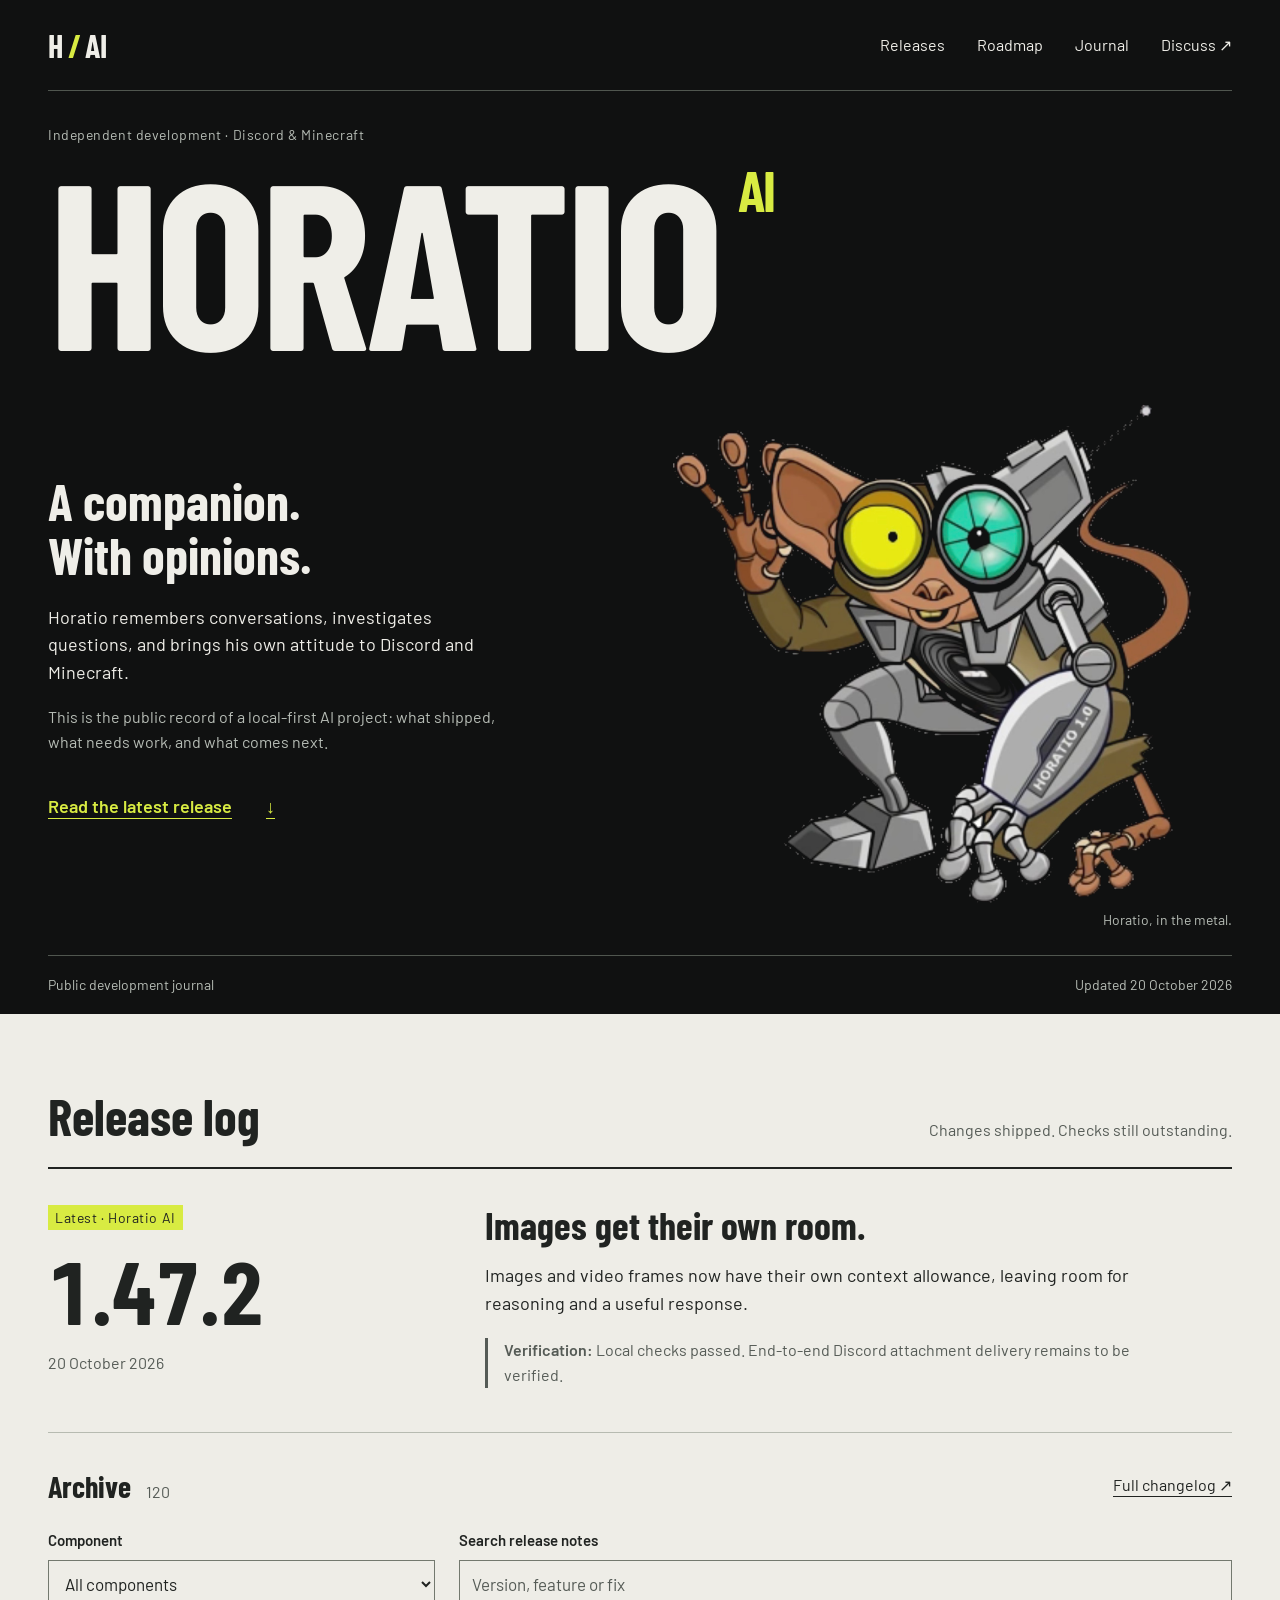
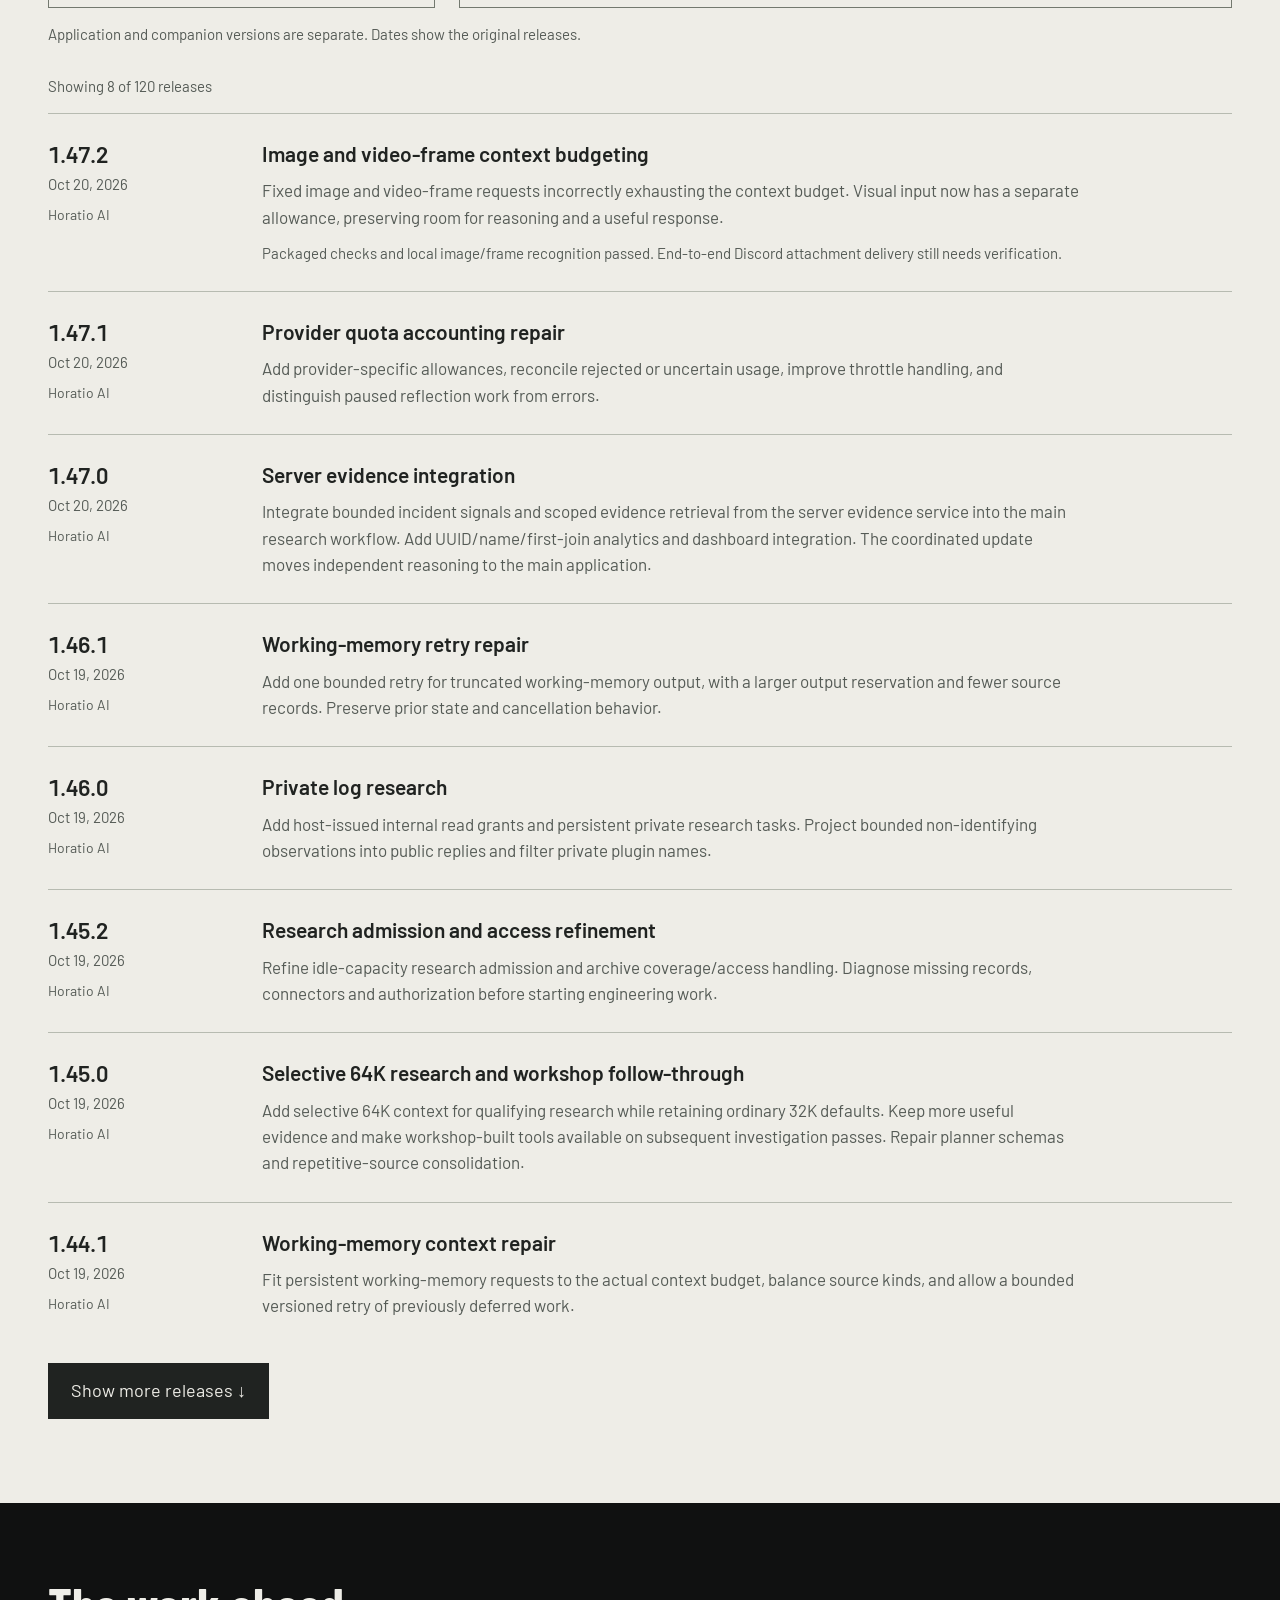
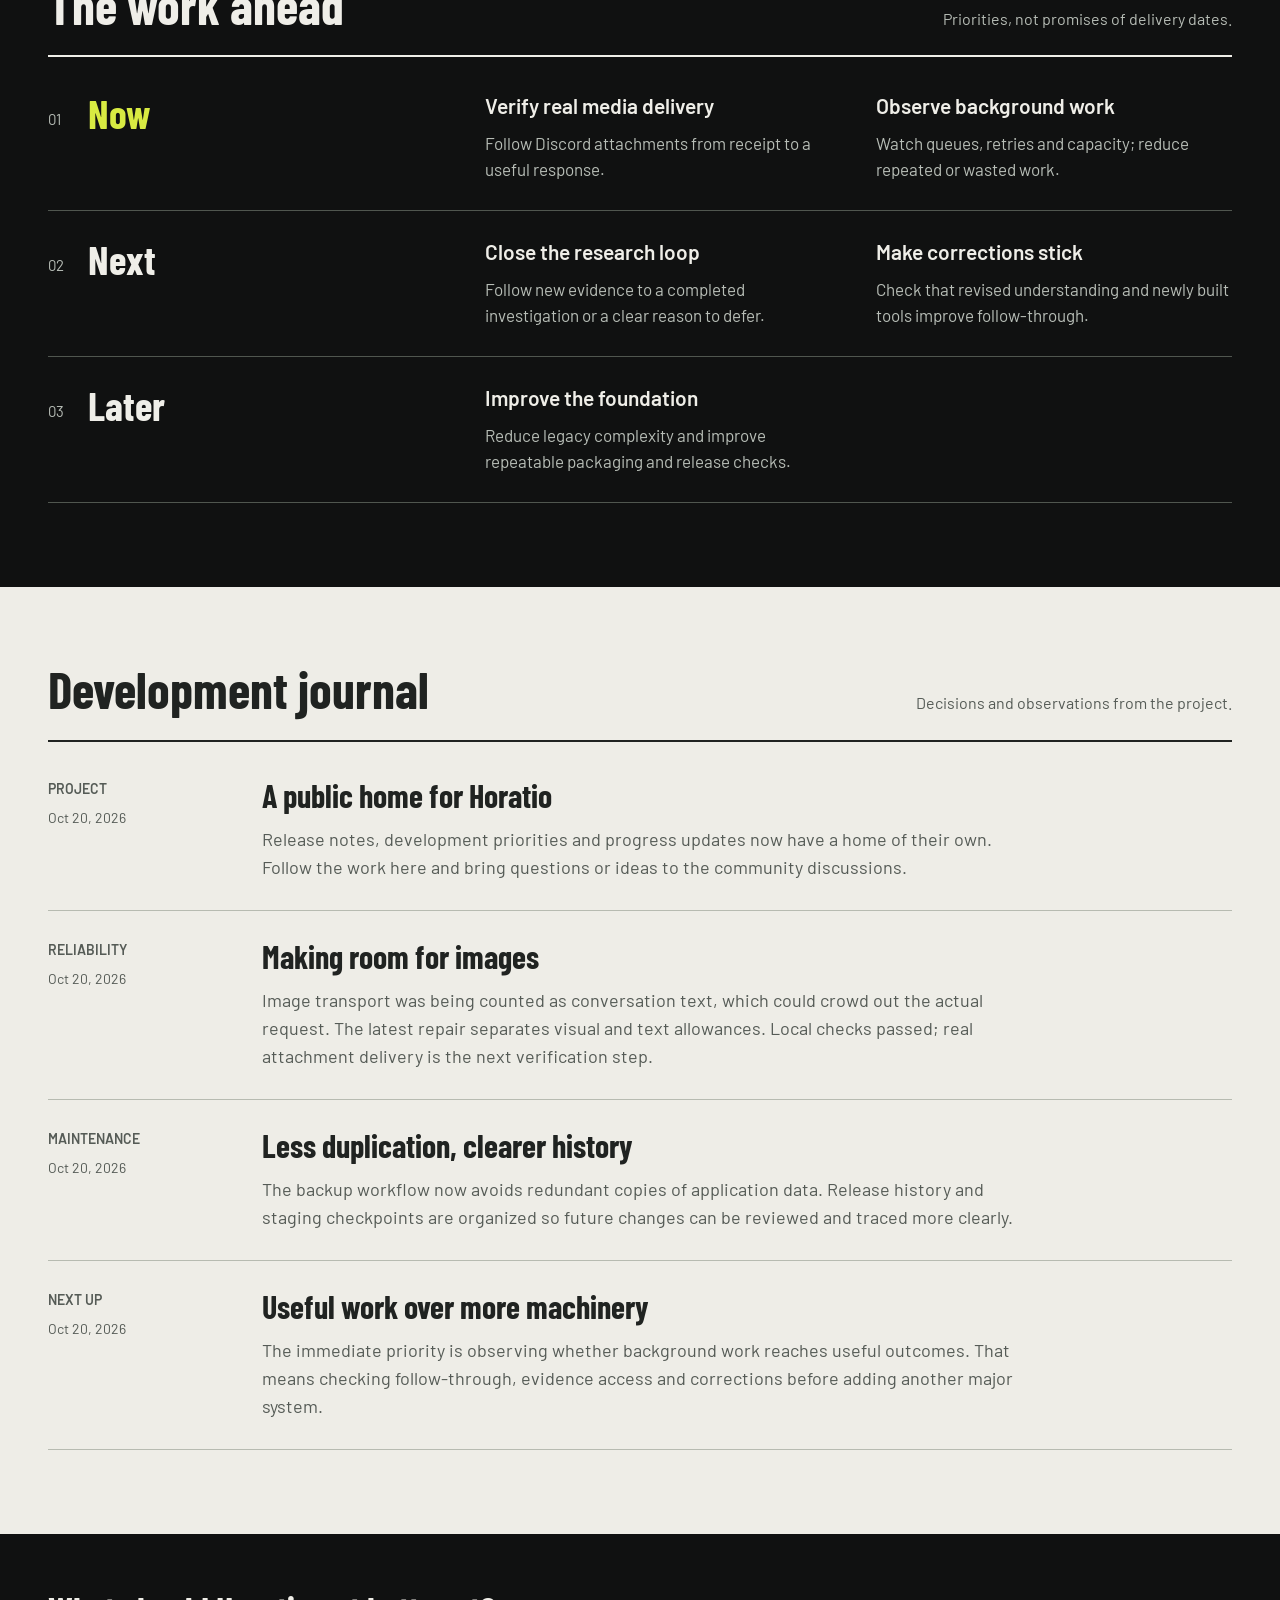
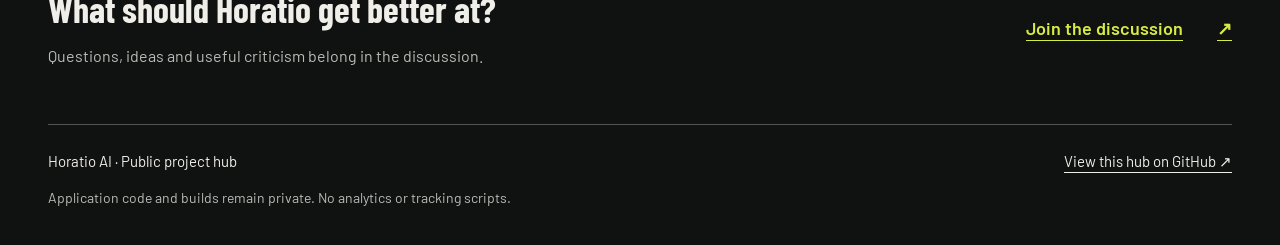
==== index.html @ 1d60beda "Version public assets to prevent stale design caches" ====
<!doctype html>
<html lang="en">
<head>
  <meta charset="utf-8">
  <meta name="viewport" content="width=device-width, initial-scale=1">
  <meta name="description" content="Horatio AI: a local-first companion for Discord and Minecraft. Follow the releases, development journal and work ahead.">
  <meta name="theme-color" content="#101111">
  <title>Horatio AI — Development journal</title>
  <link rel="icon" href="assets/horatio.webp" type="image/webp">
  <link rel="preload" href="assets/fonts/BarlowCondensed-Bold.ttf?v=e476562ec9c1" as="font" type="font/ttf" crossorigin>
  <link rel="stylesheet" href="style.css?v=57d1f861ce7c">
  <script src="app.js?v=7d6b35c60bd7" defer></script>
</head>
<body>
  <a class="skip" href="#main">Skip to content</a>
  <header class="site-header wrap">
    <a class="wordmark" href="#" aria-label="Horatio AI home">H<span aria-hidden="true">/</span>AI</a>
    <nav aria-label="Main navigation">
      <a href="#releases">Releases</a>
      <a href="#roadmap">Roadmap</a>
      <a href="#updates">Journal</a>
      <a href="https://github.com/ThatMonitorCord/Horatio-AI-Hub/discussions">Discuss ↗</a>
    </nav>
  </header>
  <main id="main">
    <section class="hero wrap" aria-labelledby="hero-title">
      <div class="hero-heading">
        <p class="kicker">Independent development · Discord &amp; Minecraft</p>
        <h1 id="hero-title">HORATIO<span>AI</span></h1>
      </div>
      <div class="hero-body">
        <div class="hero-copy">
          <h2>A companion.<br> With opinions.</h2>
          <p>Horatio remembers conversations, investigates questions, and brings his own attitude to Discord and Minecraft.</p>
          <p class="hero-secondary">This is the public record of a local-first AI project: what shipped, what needs work, and what comes next.</p>
          <a class="text-link" href="#releases">Read the latest release <span aria-hidden="true">↓</span></a>
        </div>
        <figure class="portrait">
          <img src="assets/horatio.webp" alt="Horatio waving, with yellow and turquoise goggles and a patchwork mechanical body." width="868" height="781" fetchpriority="high">
          <figcaption>Horatio, in the metal.</figcaption>
        </figure>
      </div>
      <div class="edition"><span>Public development journal</span><span>Updated <time datetime="2026-10-20">20 October 2026</time></span></div>
    </section>

    <section id="releases" class="section paper" aria-labelledby="releases-title">
      <div class="wrap">
        <div class="section-heading"><h2 id="releases-title">Release log</h2><p>Changes shipped. Checks still outstanding.</p></div>
        <article class="latest">
          <div class="release-stamp"><span class="kicker">Latest · Horatio AI</span><strong>1.47.2</strong><time datetime="2026-10-20">20 October 2026</time></div>
          <div class="latest-copy"><h3>Images get their own room.</h3><p>Images and video frames now have their own context allowance, leaving room for reasoning and a useful response.</p><p class="validation"><strong>Verification:</strong> Local checks passed. End-to-end Discord attachment delivery remains to be verified.</p></div>
        </article>
        <div class="archive-heading"><h3>Archive <span id="release-total">120</span></h3><a href="CHANGELOG.md">Full changelog ↗</a></div>
        <div class="archive-controls">
          <div><label for="component">Component</label><select id="component"><option value="all">All components</option><option value="Horatio AI">Horatio AI</option><option value="Minecraft Companion">Minecraft Companion</option></select></div>
          <div><label for="search">Search release notes</label><input type="search" id="search" placeholder="Version, feature or fix"></div>
        </div>
        <p class="archive-note">Application and companion versions are separate. Dates show the original releases.</p>
        <p id="result-count" class="result-count" role="status">Loading release notes…</p>
        <div id="release-list" class="release-list"></div>
        <button id="load-more" class="button" type="button" hidden>Show more releases ↓</button>
        <noscript><p>Read the complete <a href="CHANGELOG.md">release notes</a>.</p></noscript>
      </div>
    </section>

    <section id="roadmap" class="section wrap" aria-labelledby="roadmap-title">
      <div class="section-heading"><h2 id="roadmap-title">The work ahead</h2><p>Priorities, not promises of delivery dates.</p></div>
      <div class="roadmap-list">
        <article class="roadmap-lane"><h3><span class="lane-index" aria-hidden="true">01</span>Now</h3><ul><li><h4>Verify real media delivery</h4><p>Follow Discord attachments from receipt to a useful response.</p></li><li><h4>Observe background work</h4><p>Watch queues, retries and capacity; reduce repeated or wasted work.</p></li></ul></article>
        <article class="roadmap-lane"><h3><span class="lane-index" aria-hidden="true">02</span>Next</h3><ul><li><h4>Close the research loop</h4><p>Follow new evidence to a completed investigation or a clear reason to defer.</p></li><li><h4>Make corrections stick</h4><p>Check that revised understanding and newly built tools improve follow-through.</p></li></ul></article>
        <article class="roadmap-lane"><h3><span class="lane-index" aria-hidden="true">03</span>Later</h3><ul><li><h4>Improve the foundation</h4><p>Reduce legacy complexity and improve repeatable packaging and release checks.</p></li></ul></article>
      </div>
    </section>

    <section id="updates" class="section paper" aria-labelledby="updates-title">
      <div class="wrap"><div class="section-heading"><h2 id="updates-title">Development journal</h2><p>Decisions and observations from the project.</p></div><div id="updates-list" class="journal-list"></div><noscript><a href="UPDATES.md">Read development updates</a></noscript></div>
    </section>
    <section class="community wrap" aria-labelledby="community-title"><div><h2 id="community-title">What should Horatio get better at?</h2><p>Questions, ideas and useful criticism belong in the discussion.</p></div><a class="text-link" href="https://github.com/ThatMonitorCord/Horatio-AI-Hub/discussions">Join the discussion <span aria-hidden="true">↗</span></a></section>
  </main>
  <footer class="site-footer wrap"><p>Horatio AI · Public project hub</p><a href="https://github.com/ThatMonitorCord/Horatio-AI-Hub">View this hub on GitHub ↗</a><small>Application code and builds remain private. No analytics or tracking scripts.</small></footer>
</body>
</html>
---- style.css ----
@font-face {
  font-family: Barlow;
  src: url("assets/fonts/Barlow-Regular.ttf?v=95aa02c7c430") format("truetype");
  font-weight: 400;
  font-display: swap;
}
@font-face {
  font-family: Barlow;
  src: url("assets/fonts/Barlow-SemiBold.ttf?v=86577cb32f8a") format("truetype");
  font-weight: 600 900;
  font-display: swap;
}
@font-face {
  font-family: "Barlow Condensed";
  src: url("assets/fonts/BarlowCondensed-Bold.ttf?v=e476562ec9c1") format("truetype");
  font-weight: 700;
  font-display: swap;
}
:root {
  color-scheme: dark;
  --night: #101111;
  --paper: #eeede7;
  --ink: #202321;
  --quiet: #555b56;
  --chalk: #efeee8;
  --soft: #b7bdb6;
  --signal: #d8eb42;
  --rule-dark: #50564f;
  --rule-light: #b7bbb1;
  --display: "Barlow Condensed", "Arial Narrow", sans-serif;
}
* { box-sizing: border-box; }
html { scroll-behavior: smooth; scroll-padding-top: 24px; }
body { margin: 0; background: var(--night); color: var(--chalk); font: 18px/1.55 Barlow, sans-serif; }
a { color: inherit; text-underline-offset: 5px; text-decoration-thickness: 1px; }
a:hover { text-decoration-thickness: 2px; }
button, input, select { font: inherit; }
:focus-visible { outline: 3px solid currentColor; outline-offset: 5px; }
.wrap { width: min(100% - 96px, 1200px); margin-inline: auto; }
.site-header { min-height: 91px; display: flex; align-items: center; justify-content: space-between; border-bottom: 1px solid var(--rule-dark); gap: 24px; }
.wordmark { font: 700 32px/1 var(--display); text-decoration: none; letter-spacing: -.5px; }
.wordmark span { color: var(--signal); padding-inline: 5px; }
nav { display: flex; gap: 32px; font-size: 16px; }
nav a { display: inline-flex; min-height: 44px; align-items: center; text-decoration: none; }
nav a:hover { text-decoration: underline; }
.kicker { font-size: 14px; line-height: 1.4; letter-spacing: .04em; }
.hero-heading { padding-top: 34px; }
.hero-heading .kicker { margin: 0 0 12px; color: var(--soft); }
h1 { font: 700 clamp(100px, 18.4vw, 246px)/.85 var(--display); letter-spacing: -.025em; margin: 0; }
h1 span { font-size: .24em; color: var(--signal); letter-spacing: -.02em; vertical-align: top; display: inline-block; margin: .15em 0 0 .35em; }
.hero-body { display: grid; grid-template-columns: 1fr 1.15fr; gap: 60px; align-items: center; margin-top: 18px; }
.hero-copy { padding-block: 25px 50px; max-width: 460px; }
.hero-copy h2 { font: 700 clamp(35px, 4vw, 54px)/1.05 var(--display); margin: 0 0 22px; }
.hero-copy p { margin: 0 0 18px; }
.hero-secondary { color: var(--soft); font-size: 16px; }
.text-link { display: inline-flex; gap: 34px; align-items: center; min-height: 48px; font-weight: 600; }
.hero-copy .text-link { margin-top: 10px; color: var(--signal); }
.portrait { margin: 0; align-self: end; }
.portrait img { display: block; width: 100%; height: auto; mix-blend-mode: lighten; }
.portrait figcaption { color: var(--soft); text-align: right; font-size: 14px; margin: 3px 0 24px; }
.edition { display: flex; justify-content: space-between; gap: 20px; padding-block: 18px; border-top: 1px solid var(--rule-dark); font-size: 14px; color: var(--soft); }
.section { padding-block: 76px 84px; }
.paper { color-scheme: light; color: var(--ink); background: var(--paper); }
.section-heading { display: flex; justify-content: space-between; align-items: baseline; gap: 35px; border-bottom: 2px solid currentColor; padding-bottom: 24px; margin-bottom: 36px; }
.section-heading h2 { font: 700 clamp(37px, 4vw, 54px)/1 var(--display); margin: 0; }
.section-heading p { font-size: 16px; margin: 0; max-width: 320px; color: var(--soft); }
.paper .section-heading p { color: var(--quiet); }
.latest { display: grid; grid-template-columns: 1fr 2fr; gap: 64px; padding-block: 0 44px; border-bottom: 1px solid var(--rule-light); }
.release-stamp { display: flex; flex-direction: column; align-items: flex-start; }
.release-stamp .kicker { background: var(--signal); color: var(--ink); padding: 3px 7px; }
.release-stamp strong { font: 700 clamp(62px, 7vw, 88px)/1.15 var(--display); margin-block: 10px; font-variant-numeric: tabular-nums; }
.release-stamp time { color: var(--quiet); font-size: 16px; }
.latest-copy h3 { font: 700 38px/1.1 var(--display); margin: 0 0 16px; }
.latest-copy p { max-width: 650px; margin: 0 0 20px; }
.latest-copy .validation { border-left: 3px solid var(--quiet); padding-left: 16px; color: var(--quiet); font-size: 16px; margin-bottom: 0; }
.archive-heading { display: flex; align-items: center; justify-content: space-between; margin-top: 35px; gap: 20px; }
.archive-heading h3 { font: 700 30px var(--display); margin: 0; }
.archive-heading h3 span { color: var(--quiet); margin-left: 9px; font: 400 16px Barlow, sans-serif; }
.archive-heading a { font-size: 16px; }
.archive-controls { display: grid; grid-template-columns: 1fr 2fr; gap: 24px; margin-top: 25px; }
.archive-controls label { display: block; font-weight: 600; font-size: 15px; margin-bottom: 8px; }
input, select { width: 100%; min-height: 48px; padding: 10px 12px; border: 1px solid #73796f; border-radius: 0; color: var(--ink); background: transparent; font-size: 17px; }
input::placeholder { color: var(--quiet); opacity: 1; }
.archive-note, .result-count { color: var(--quiet); font-size: 15px; }
.result-count { margin-top: 28px; }
.release-row { display: grid; grid-template-columns: 180px 1fr; gap: 34px; padding-block: 26px; border-top: 1px solid var(--rule-light); }
.release-version { display: block; font-size: 23px; font-weight: 600; line-height: 1.3; font-variant-numeric: tabular-nums; }
.release-row time { font-size: 15px; color: var(--quiet); }
.release-row .release-component { font-size: 14px; margin-top: 6px; }
.release-row h4 { font-size: 21px; font-weight: 600; line-height: 1.3; margin: 0 0 10px; }
.release-row p { margin: 0; color: var(--quiet); font-size: 17px; max-width: 820px; }
.release-row .release-validation { font-size: 15px; margin-top: 12px; }
.button { border: 1px solid var(--ink); background: var(--ink); color: var(--paper); border-radius: 0; padding: 13px 22px; min-height: 48px; cursor: pointer; margin-top: 18px; }
.button:hover { background: #394139; }
.roadmap-lane { display: grid; grid-template-columns: 1fr 2fr; gap: 64px; padding-block: 28px; border-bottom: 1px solid var(--rule-dark); }
.roadmap-lane:first-child { padding-top: 0; }
.roadmap-lane h3 { font: 700 40px/1 var(--display); margin: 0; }
.lane-index { display: inline-block; font: 400 15px Barlow, sans-serif; color: var(--soft); width: 40px; vertical-align: middle; }
.roadmap-lane:first-child h3 { color: var(--signal); }
.roadmap-lane ul { list-style: none; padding: 0; margin: 0; display: grid; grid-template-columns: 1fr 1fr; gap: 34px; }
.roadmap-lane h4 { font-size: 21px; line-height: 1.25; margin: 0 0 10px; font-weight: 600; }
.roadmap-lane p { font-size: 17px; color: var(--soft); margin: 0; }
.update { display: grid; grid-template-columns: 180px 1fr; column-gap: 34px; padding-block: 28px; border-bottom: 1px solid var(--rule-light); }
.update:first-child { padding-top: 0; }
.update-meta { grid-row: span 2; display: flex; flex-direction: column; gap: 7px; font-size: 14px; color: var(--quiet); }
.update-meta span { font-weight: 600; }
.update h3 { font: 700 32px/1.1 var(--display); margin: 0 0 13px; }
.update p { max-width: 780px; font-size: 18px; color: var(--quiet); margin: 0; }
.community { display: flex; justify-content: space-between; align-items: center; gap: 45px; padding-block: 55px; }
.community h2 { font: 700 36px/1.1 var(--display); margin: 0; }
.community p { font-size: 16px; color: var(--soft); margin-bottom: 0; }
.community a { flex-shrink: 0; color: var(--signal); }
.site-footer { border-top: 1px solid var(--rule-dark); padding-block: 25px 36px; display: flex; justify-content: space-between; flex-wrap: wrap; gap: 14px 30px; font-size: 15px; }
.site-footer p { margin: 0; }
.site-footer small { flex-basis: 100%; color: var(--soft); font-size: 14px; }
.skip { position: absolute; top: -100px; left: 20px; padding: 12px; background: var(--signal); color: var(--ink); z-index: 2; }
.skip:focus { top: 12px; }
[hidden] { display: none !important; }
@media (max-width: 900px) {
  .wrap { width: calc(100% - 48px); }
  .hero-body { gap: 25px; }
  .latest, .roadmap-lane { gap: 30px; }
  .roadmap-lane ul { grid-template-columns: 1fr; gap: 24px; }
  .section-heading { align-items: flex-start; }
  .community { align-items: flex-start; flex-direction: column; gap: 15px; }
}
@media (max-width: 600px) {
  .wrap { width: calc(100% - 40px); }
  .site-header { min-height: 80px; gap: 8px; flex-wrap: wrap; padding-top: 18px; padding-bottom: 8px; }
  .wordmark { font-size: 27px; }
  nav { gap: 12px; font-size: 15px; width: 100%; justify-content: space-between; }
  .hero-heading { padding-top: 25px; }
  .hero-heading .kicker { font-size: 13px; max-width: 230px; margin-bottom: 20px; }
  h1 { font-size: 22vw; }
  .hero-body { grid-template-columns: 1fr; gap: 0; margin-top: 24px; }
  .hero-copy { padding: 0; max-width: none; }
  .hero-copy h2 { font-size: 39px; }
  .hero-copy h2 br { display: none; }
  .portrait { max-width: 400px; width: 100%; margin: 14px auto 0; }
  .portrait figcaption { margin-bottom: 18px; }
  .edition { font-size: 13px; }
  .edition span:last-child { text-align: right; }
  .section { padding-block: 46px 50px; }
  .section-heading { display: block; margin-bottom: 26px; padding-bottom: 20px; }
  .section-heading p { margin-top: 14px; }
  .latest, .roadmap-lane { grid-template-columns: 1fr; gap: 24px; }
  .latest { padding-bottom: 28px; }
  .release-stamp strong { font-size: 67px; }
  .latest-copy h3 { font-size: 33px; }
  .archive-controls { grid-template-columns: 1fr; gap: 16px; }
  .release-row { grid-template-columns: 1fr; gap: 14px; }
  .release-version { display: inline-block; margin-right: 14px; }
  .release-row .release-component { margin-top: 2px; }
  .roadmap-lane { padding-block: 26px; }
  .roadmap-lane ul { gap: 22px; }
  .update { grid-template-columns: 1fr; gap: 12px; }
  .update-meta { grid-row: auto; flex-direction: row; justify-content: space-between; }
  .update h3 { margin: 0; }
  .community { padding-block: 36px; }
}
@media (prefers-reduced-motion: reduce) {
  html { scroll-behavior: auto; }
}
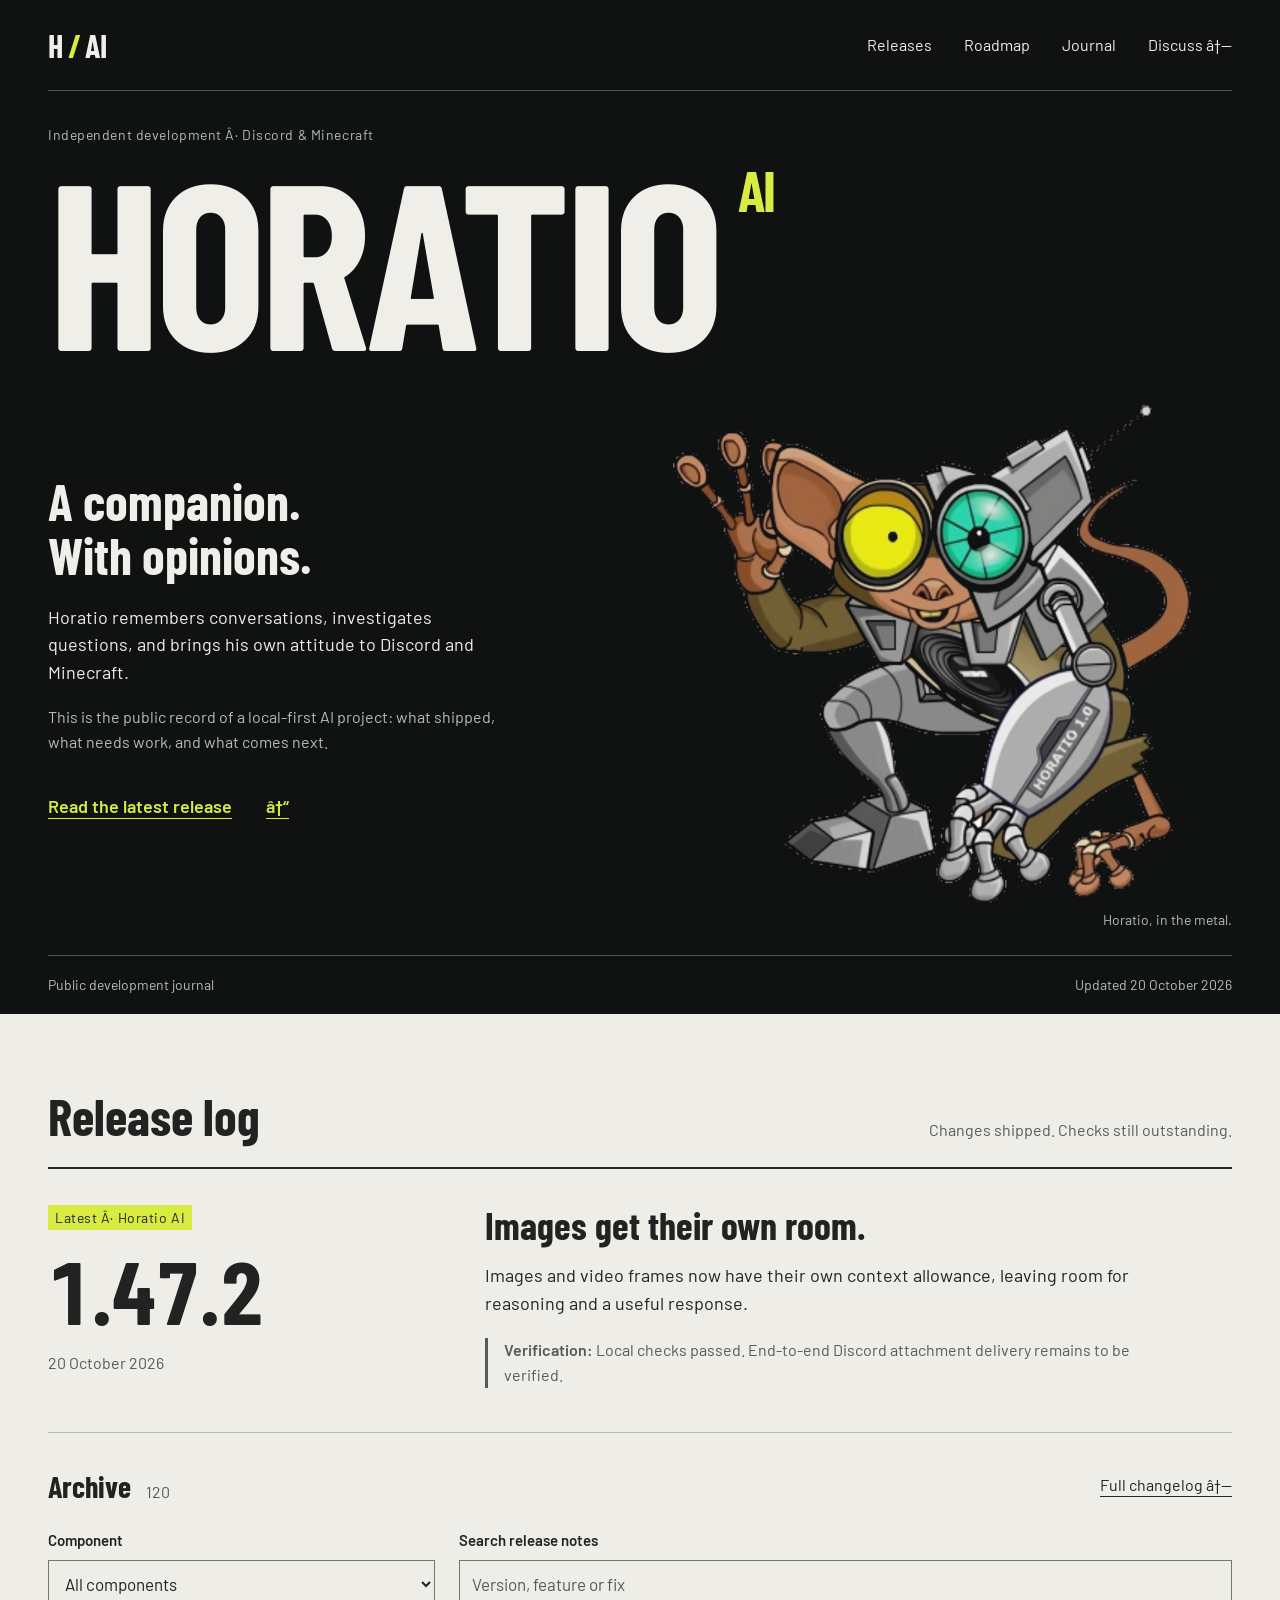
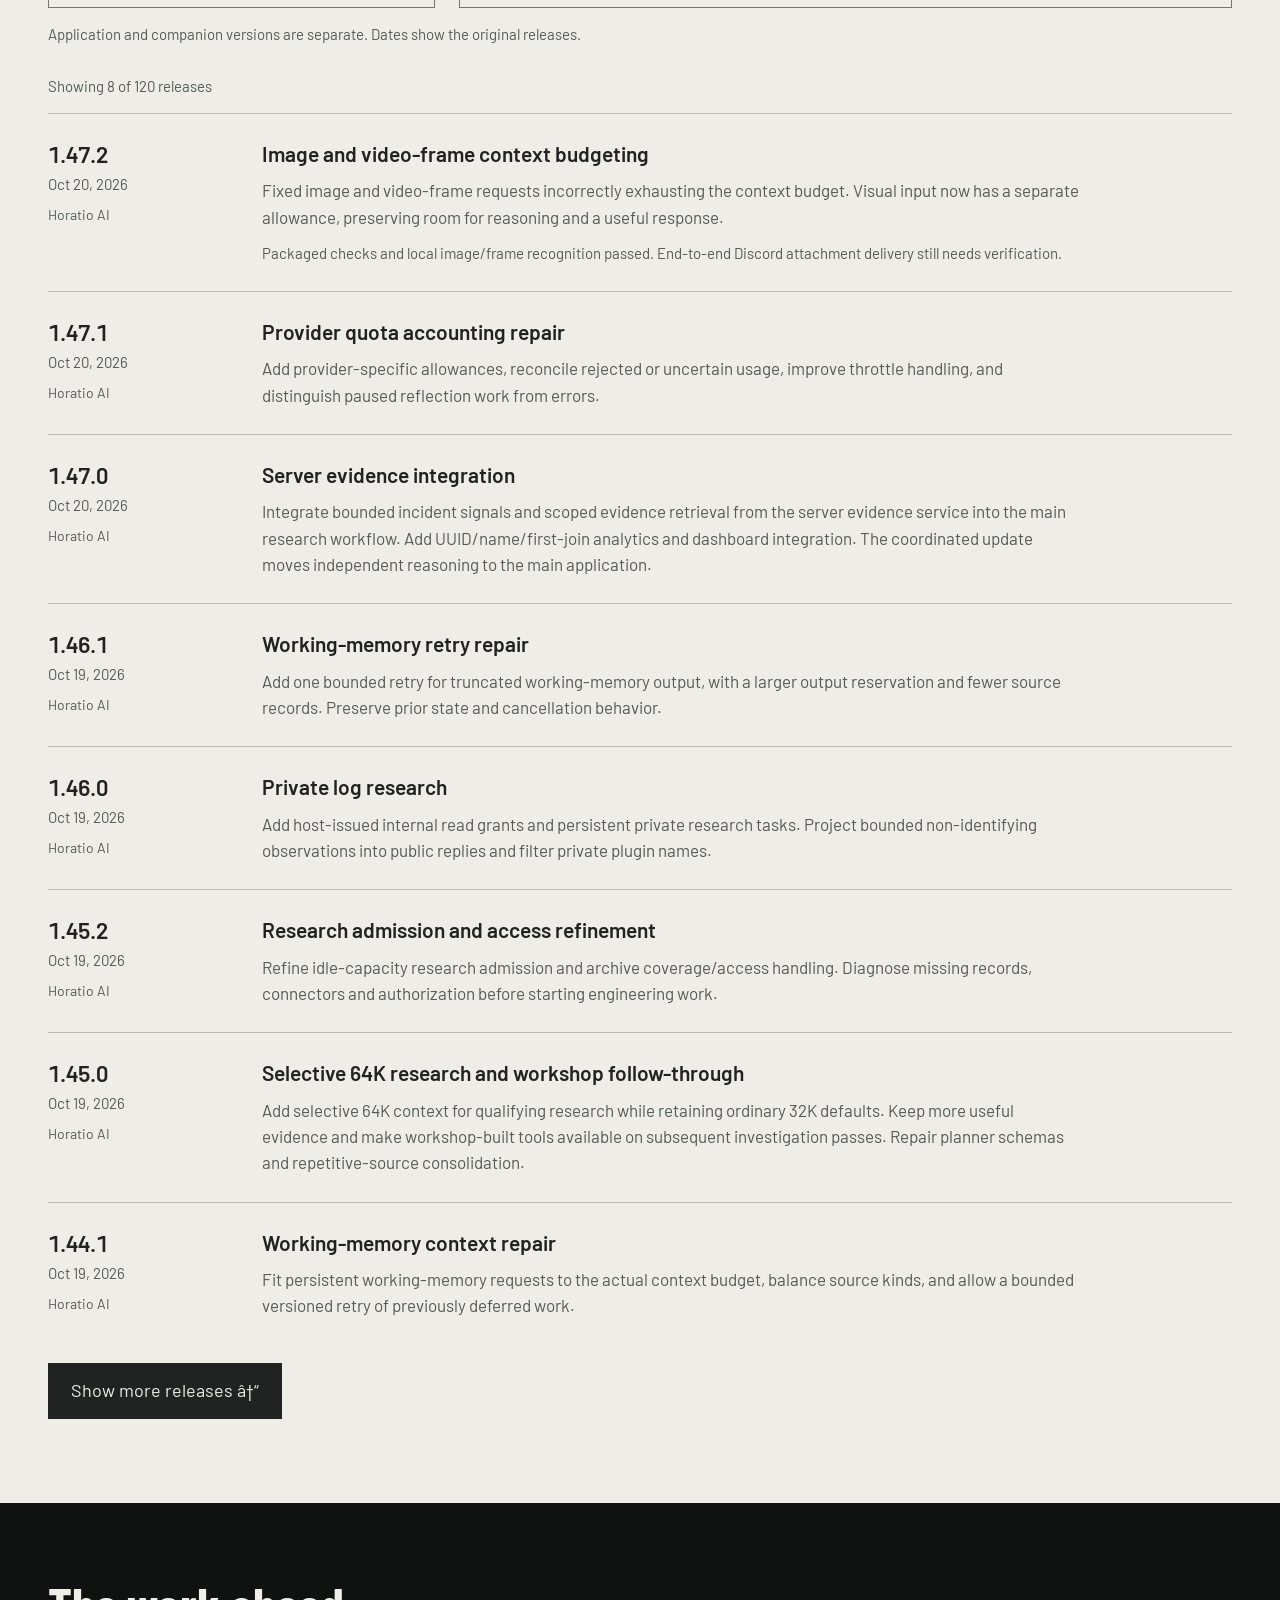
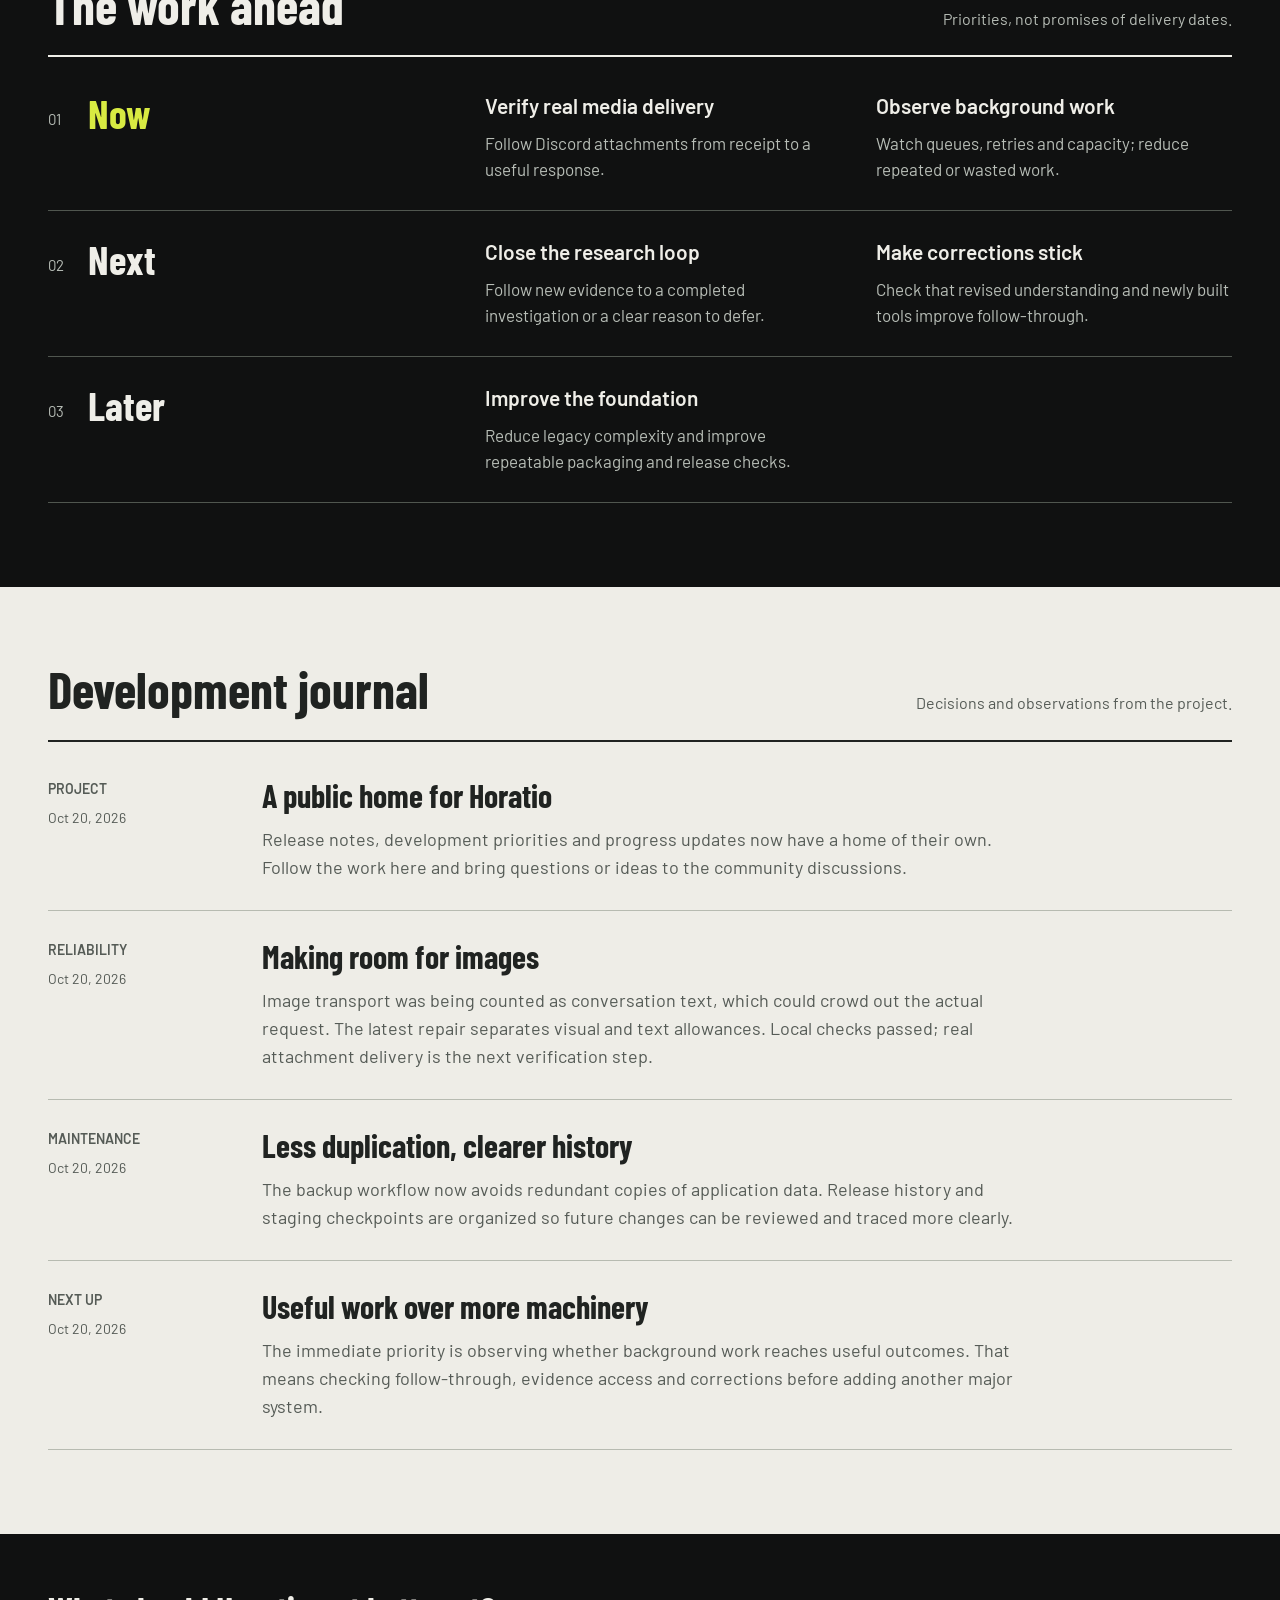
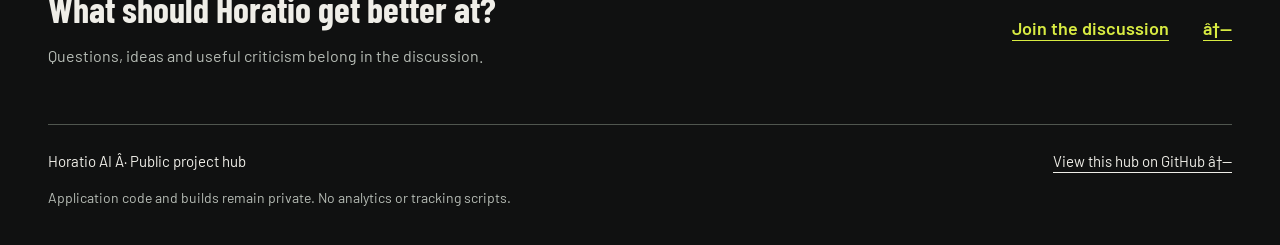
==== commit b135fdad: "Use transparent Horatio favicon" ====
--- a/index.html
+++ b/index.html
@@ -5,8 +5,8 @@
   <meta name="viewport" content="width=device-width, initial-scale=1">
   <meta name="description" content="Horatio AI: a local-first companion for Discord and Minecraft. Follow the releases, development journal and work ahead.">
   <meta name="theme-color" content="#101111">
-  <title>Horatio AI — Development journal</title>
-  <link rel="icon" href="assets/horatio.webp" type="image/webp">
+  <title>Horatio AI â€” Development journal</title>
+  <link rel="icon" href="assets/horatio-favicon-transparent.png" type="image/png">
   <link rel="preload" href="assets/fonts/BarlowCondensed-Bold.ttf?v=e476562ec9c1" as="font" type="font/ttf" crossorigin>
   <link rel="stylesheet" href="style.css?v=57d1f861ce7c">
   <script src="app.js?v=7d6b35c60bd7" defer></script>
@@ -19,13 +19,13 @@
       <a href="#releases">Releases</a>
       <a href="#roadmap">Roadmap</a>
       <a href="#updates">Journal</a>
-      <a href="https://github.com/ThatMonitorCord/Horatio-AI-Hub/discussions">Discuss ↗</a>
+      <a href="https://github.com/ThatMonitorCord/Horatio-AI-Hub/discussions">Discuss â†—</a>
     </nav>
   </header>
   <main id="main">
     <section class="hero wrap" aria-labelledby="hero-title">
       <div class="hero-heading">
-        <p class="kicker">Independent development · Discord &amp; Minecraft</p>
+        <p class="kicker">Independent development Â· Discord &amp; Minecraft</p>
         <h1 id="hero-title">HORATIO<span>AI</span></h1>
       </div>
       <div class="hero-body">
@@ -33,7 +33,7 @@
           <h2>A companion.<br> With opinions.</h2>
           <p>Horatio remembers conversations, investigates questions, and brings his own attitude to Discord and Minecraft.</p>
           <p class="hero-secondary">This is the public record of a local-first AI project: what shipped, what needs work, and what comes next.</p>
-          <a class="text-link" href="#releases">Read the latest release <span aria-hidden="true">↓</span></a>
+          <a class="text-link" href="#releases">Read the latest release <span aria-hidden="true">â†“</span></a>
         </div>
         <figure class="portrait">
           <img src="assets/horatio.webp" alt="Horatio waving, with yellow and turquoise goggles and a patchwork mechanical body." width="868" height="781" fetchpriority="high">
@@ -47,18 +47,18 @@
       <div class="wrap">
         <div class="section-heading"><h2 id="releases-title">Release log</h2><p>Changes shipped. Checks still outstanding.</p></div>
         <article class="latest">
-          <div class="release-stamp"><span class="kicker">Latest · Horatio AI</span><strong>1.47.2</strong><time datetime="2026-10-20">20 October 2026</time></div>
+          <div class="release-stamp"><span class="kicker">Latest Â· Horatio AI</span><strong>1.47.2</strong><time datetime="2026-10-20">20 October 2026</time></div>
           <div class="latest-copy"><h3>Images get their own room.</h3><p>Images and video frames now have their own context allowance, leaving room for reasoning and a useful response.</p><p class="validation"><strong>Verification:</strong> Local checks passed. End-to-end Discord attachment delivery remains to be verified.</p></div>
         </article>
-        <div class="archive-heading"><h3>Archive <span id="release-total">120</span></h3><a href="CHANGELOG.md">Full changelog ↗</a></div>
+        <div class="archive-heading"><h3>Archive <span id="release-total">120</span></h3><a href="CHANGELOG.md">Full changelog â†—</a></div>
         <div class="archive-controls">
           <div><label for="component">Component</label><select id="component"><option value="all">All components</option><option value="Horatio AI">Horatio AI</option><option value="Minecraft Companion">Minecraft Companion</option></select></div>
           <div><label for="search">Search release notes</label><input type="search" id="search" placeholder="Version, feature or fix"></div>
         </div>
         <p class="archive-note">Application and companion versions are separate. Dates show the original releases.</p>
-        <p id="result-count" class="result-count" role="status">Loading release notes…</p>
+        <p id="result-count" class="result-count" role="status">Loading release notesâ€¦</p>
         <div id="release-list" class="release-list"></div>
-        <button id="load-more" class="button" type="button" hidden>Show more releases ↓</button>
+        <button id="load-more" class="button" type="button" hidden>Show more releases â†“</button>
         <noscript><p>Read the complete <a href="CHANGELOG.md">release notes</a>.</p></noscript>
       </div>
     </section>
@@ -75,9 +75,9 @@
     <section id="updates" class="section paper" aria-labelledby="updates-title">
       <div class="wrap"><div class="section-heading"><h2 id="updates-title">Development journal</h2><p>Decisions and observations from the project.</p></div><div id="updates-list" class="journal-list"></div><noscript><a href="UPDATES.md">Read development updates</a></noscript></div>
     </section>
-    <section class="community wrap" aria-labelledby="community-title"><div><h2 id="community-title">What should Horatio get better at?</h2><p>Questions, ideas and useful criticism belong in the discussion.</p></div><a class="text-link" href="https://github.com/ThatMonitorCord/Horatio-AI-Hub/discussions">Join the discussion <span aria-hidden="true">↗</span></a></section>
+    <section class="community wrap" aria-labelledby="community-title"><div><h2 id="community-title">What should Horatio get better at?</h2><p>Questions, ideas and useful criticism belong in the discussion.</p></div><a class="text-link" href="https://github.com/ThatMonitorCord/Horatio-AI-Hub/discussions">Join the discussion <span aria-hidden="true">â†—</span></a></section>
   </main>
-  <footer class="site-footer wrap"><p>Horatio AI · Public project hub</p><a href="https://github.com/ThatMonitorCord/Horatio-AI-Hub">View this hub on GitHub ↗</a><small>Application code and builds remain private. No analytics or tracking scripts.</small></footer>
+  <footer class="site-footer wrap"><p>Horatio AI Â· Public project hub</p><a href="https://github.com/ThatMonitorCord/Horatio-AI-Hub">View this hub on GitHub â†—</a><small>Application code and builds remain private. No analytics or tracking scripts.</small></footer>
 </body>
 </html>
 
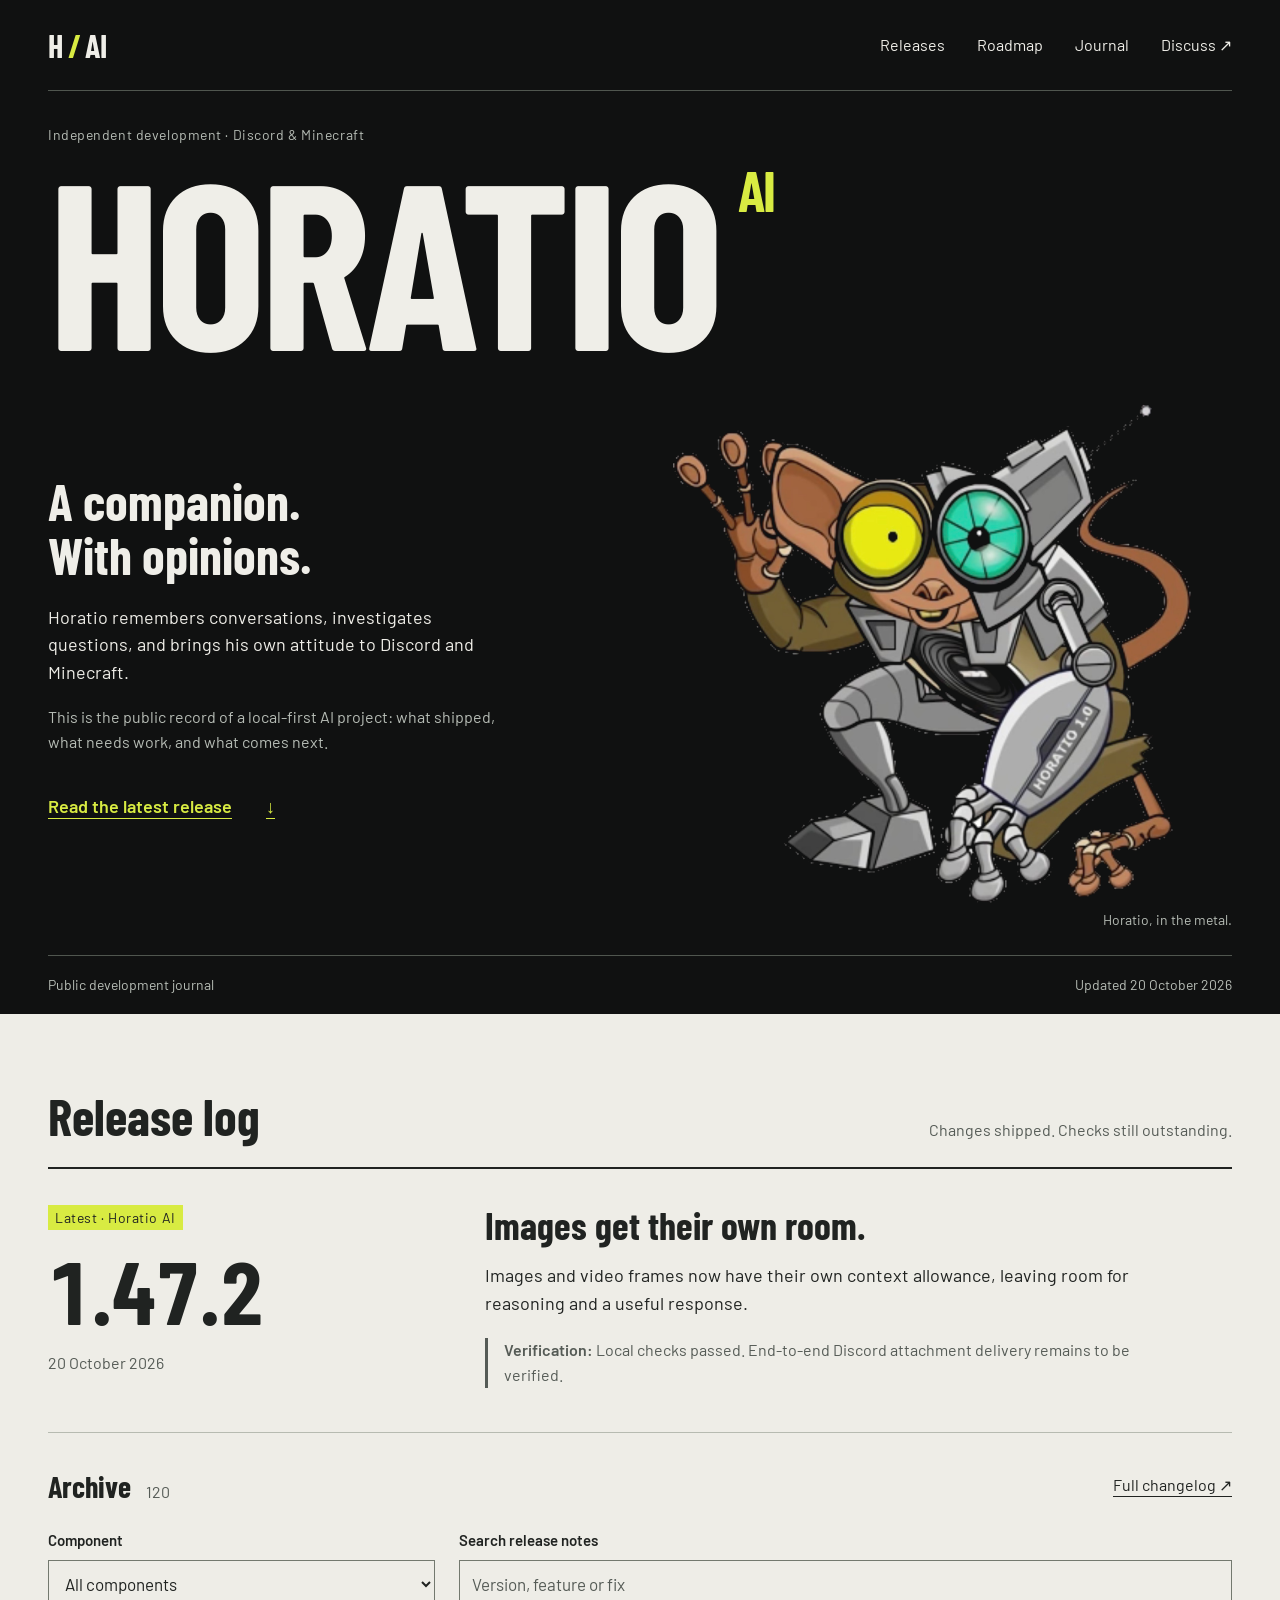
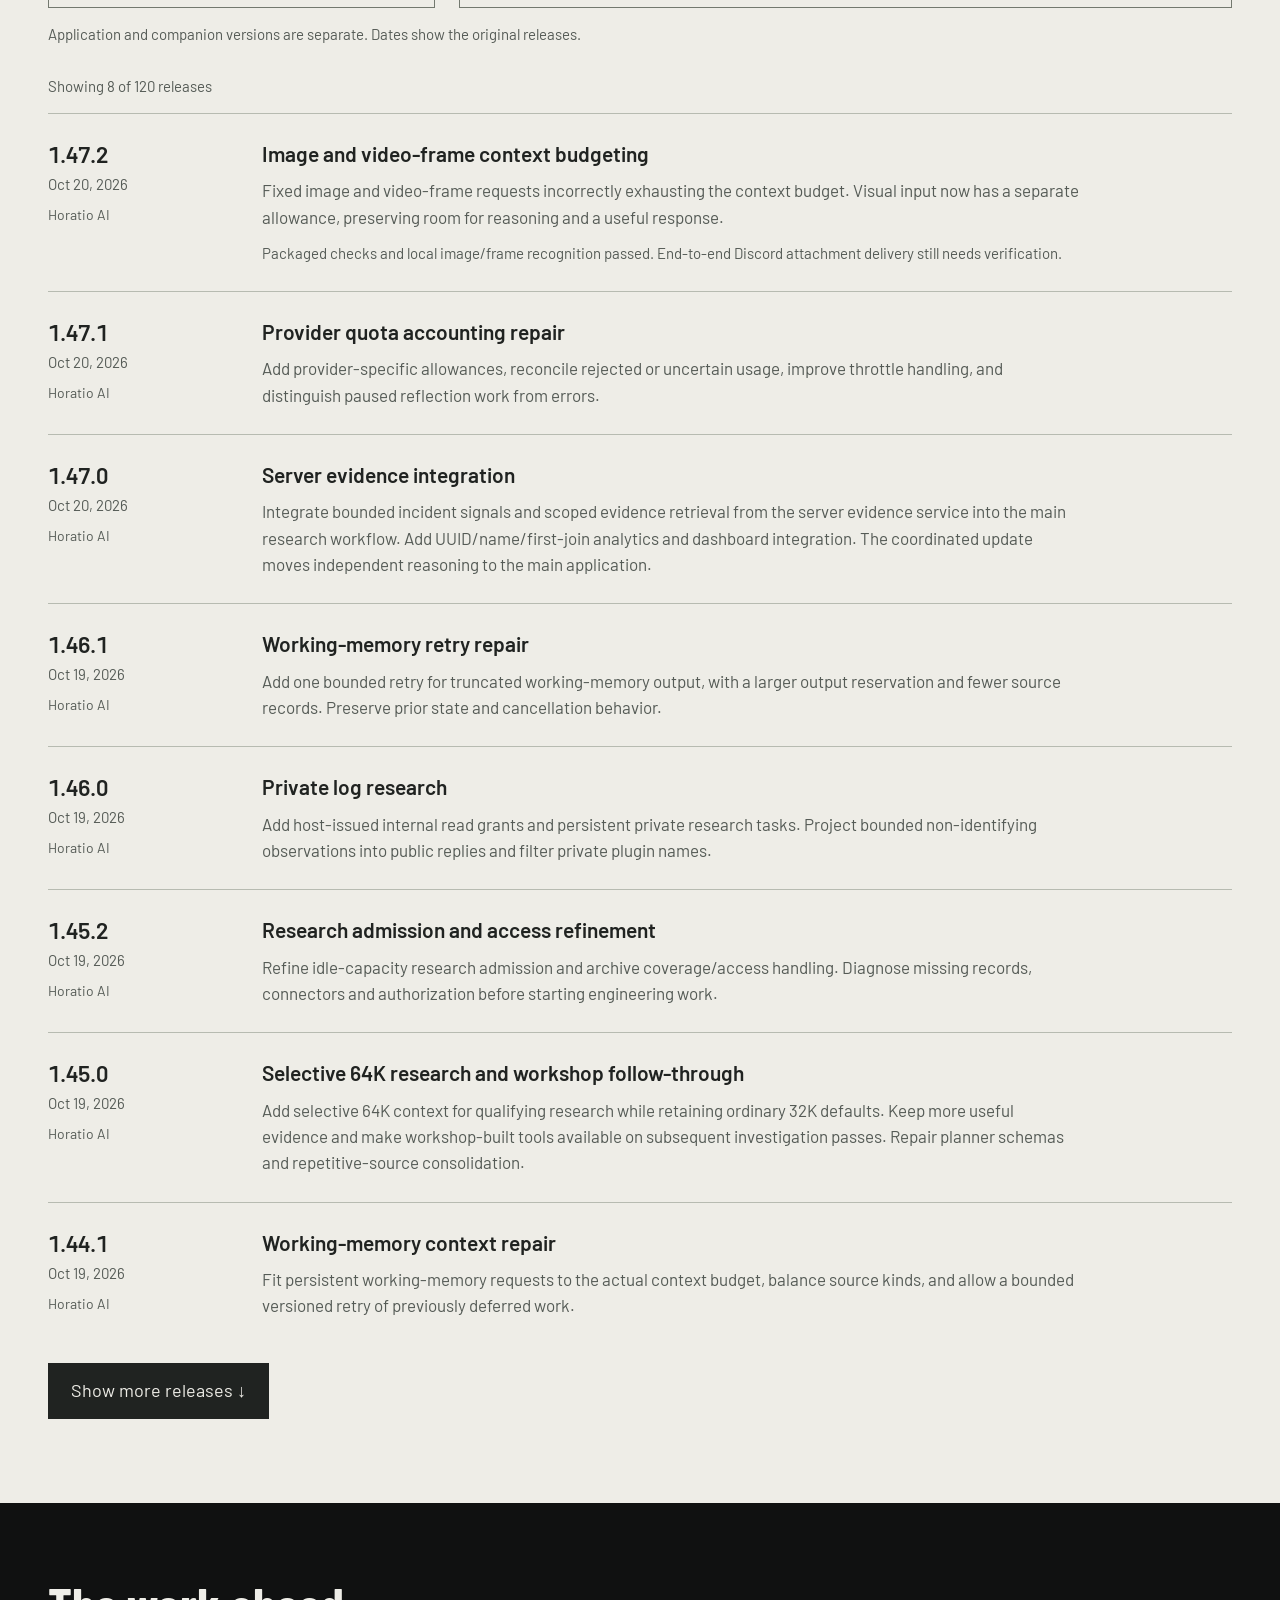
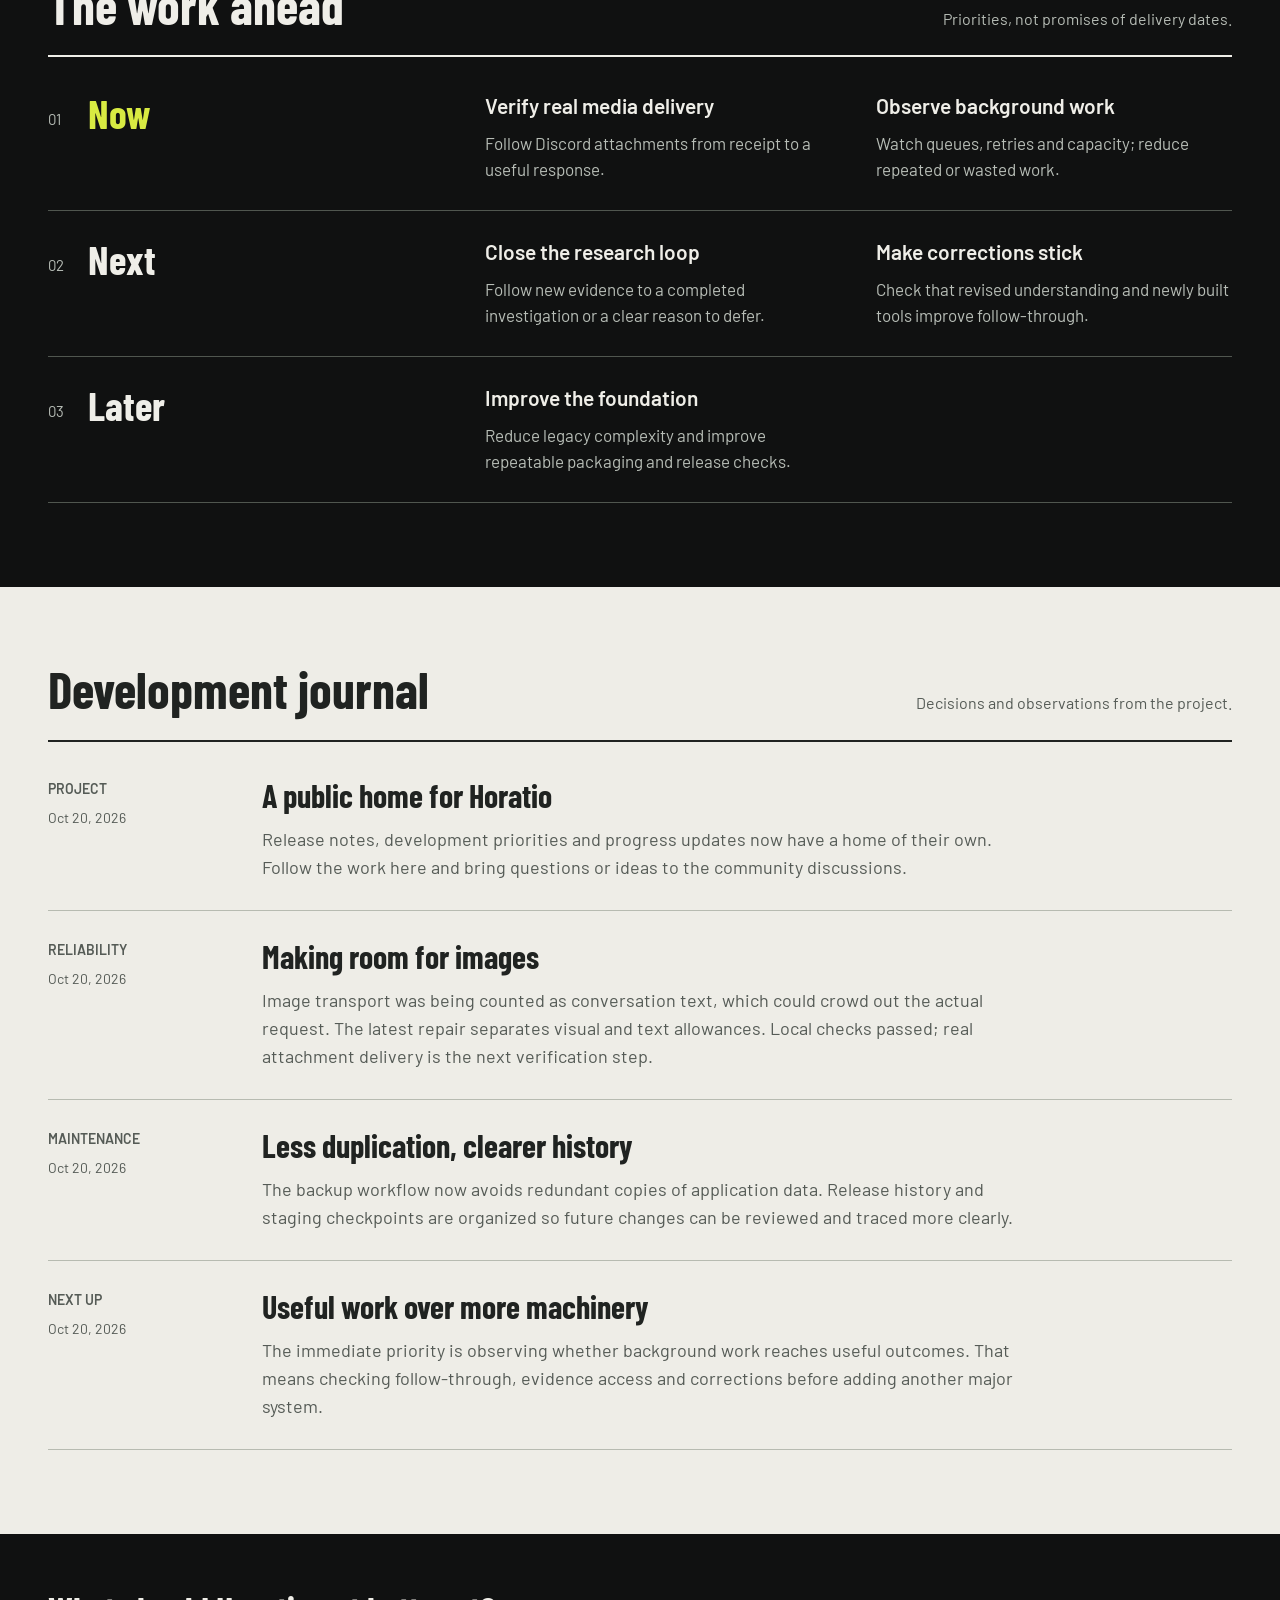
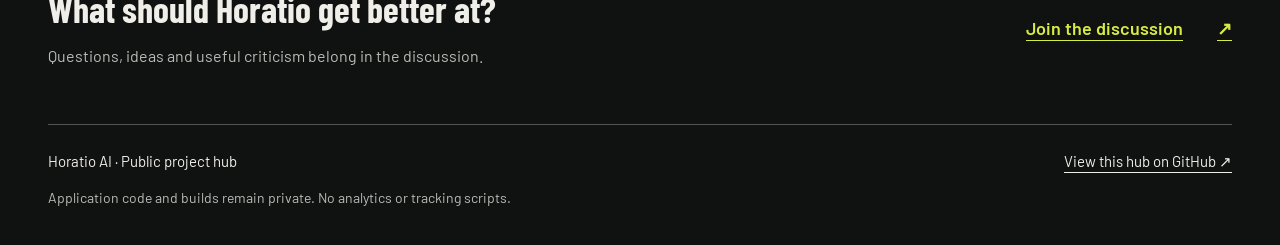
==== commit 748b0eae: "Preserve UTF-8 text in favicon update" ====
--- a/index.html
+++ b/index.html
@@ -5,7 +5,7 @@
   <meta name="viewport" content="width=device-width, initial-scale=1">
   <meta name="description" content="Horatio AI: a local-first companion for Discord and Minecraft. Follow the releases, development journal and work ahead.">
   <meta name="theme-color" content="#101111">
-  <title>Horatio AI â€” Development journal</title>
+  <title>Horatio AI — Development journal</title>
   <link rel="icon" href="assets/horatio-favicon-transparent.png" type="image/png">
   <link rel="preload" href="assets/fonts/BarlowCondensed-Bold.ttf?v=e476562ec9c1" as="font" type="font/ttf" crossorigin>
   <link rel="stylesheet" href="style.css?v=57d1f861ce7c">
@@ -19,13 +19,13 @@
       <a href="#releases">Releases</a>
       <a href="#roadmap">Roadmap</a>
       <a href="#updates">Journal</a>
-      <a href="https://github.com/ThatMonitorCord/Horatio-AI-Hub/discussions">Discuss â†—</a>
+      <a href="https://github.com/ThatMonitorCord/Horatio-AI-Hub/discussions">Discuss ↗</a>
     </nav>
   </header>
   <main id="main">
     <section class="hero wrap" aria-labelledby="hero-title">
       <div class="hero-heading">
-        <p class="kicker">Independent development Â· Discord &amp; Minecraft</p>
+        <p class="kicker">Independent development · Discord &amp; Minecraft</p>
         <h1 id="hero-title">HORATIO<span>AI</span></h1>
       </div>
       <div class="hero-body">
@@ -33,7 +33,7 @@
           <h2>A companion.<br> With opinions.</h2>
           <p>Horatio remembers conversations, investigates questions, and brings his own attitude to Discord and Minecraft.</p>
           <p class="hero-secondary">This is the public record of a local-first AI project: what shipped, what needs work, and what comes next.</p>
-          <a class="text-link" href="#releases">Read the latest release <span aria-hidden="true">â†“</span></a>
+          <a class="text-link" href="#releases">Read the latest release <span aria-hidden="true">↓</span></a>
         </div>
         <figure class="portrait">
           <img src="assets/horatio.webp" alt="Horatio waving, with yellow and turquoise goggles and a patchwork mechanical body." width="868" height="781" fetchpriority="high">
@@ -47,18 +47,18 @@
       <div class="wrap">
         <div class="section-heading"><h2 id="releases-title">Release log</h2><p>Changes shipped. Checks still outstanding.</p></div>
         <article class="latest">
-          <div class="release-stamp"><span class="kicker">Latest Â· Horatio AI</span><strong>1.47.2</strong><time datetime="2026-10-20">20 October 2026</time></div>
+          <div class="release-stamp"><span class="kicker">Latest · Horatio AI</span><strong>1.47.2</strong><time datetime="2026-10-20">20 October 2026</time></div>
           <div class="latest-copy"><h3>Images get their own room.</h3><p>Images and video frames now have their own context allowance, leaving room for reasoning and a useful response.</p><p class="validation"><strong>Verification:</strong> Local checks passed. End-to-end Discord attachment delivery remains to be verified.</p></div>
         </article>
-        <div class="archive-heading"><h3>Archive <span id="release-total">120</span></h3><a href="CHANGELOG.md">Full changelog â†—</a></div>
+        <div class="archive-heading"><h3>Archive <span id="release-total">120</span></h3><a href="CHANGELOG.md">Full changelog ↗</a></div>
         <div class="archive-controls">
           <div><label for="component">Component</label><select id="component"><option value="all">All components</option><option value="Horatio AI">Horatio AI</option><option value="Minecraft Companion">Minecraft Companion</option></select></div>
           <div><label for="search">Search release notes</label><input type="search" id="search" placeholder="Version, feature or fix"></div>
         </div>
         <p class="archive-note">Application and companion versions are separate. Dates show the original releases.</p>
-        <p id="result-count" class="result-count" role="status">Loading release notesâ€¦</p>
+        <p id="result-count" class="result-count" role="status">Loading release notes…</p>
         <div id="release-list" class="release-list"></div>
-        <button id="load-more" class="button" type="button" hidden>Show more releases â†“</button>
+        <button id="load-more" class="button" type="button" hidden>Show more releases ↓</button>
         <noscript><p>Read the complete <a href="CHANGELOG.md">release notes</a>.</p></noscript>
       </div>
     </section>
@@ -75,9 +75,9 @@
     <section id="updates" class="section paper" aria-labelledby="updates-title">
       <div class="wrap"><div class="section-heading"><h2 id="updates-title">Development journal</h2><p>Decisions and observations from the project.</p></div><div id="updates-list" class="journal-list"></div><noscript><a href="UPDATES.md">Read development updates</a></noscript></div>
     </section>
-    <section class="community wrap" aria-labelledby="community-title"><div><h2 id="community-title">What should Horatio get better at?</h2><p>Questions, ideas and useful criticism belong in the discussion.</p></div><a class="text-link" href="https://github.com/ThatMonitorCord/Horatio-AI-Hub/discussions">Join the discussion <span aria-hidden="true">â†—</span></a></section>
+    <section class="community wrap" aria-labelledby="community-title"><div><h2 id="community-title">What should Horatio get better at?</h2><p>Questions, ideas and useful criticism belong in the discussion.</p></div><a class="text-link" href="https://github.com/ThatMonitorCord/Horatio-AI-Hub/discussions">Join the discussion <span aria-hidden="true">↗</span></a></section>
   </main>
-  <footer class="site-footer wrap"><p>Horatio AI Â· Public project hub</p><a href="https://github.com/ThatMonitorCord/Horatio-AI-Hub">View this hub on GitHub â†—</a><small>Application code and builds remain private. No analytics or tracking scripts.</small></footer>
+  <footer class="site-footer wrap"><p>Horatio AI · Public project hub</p><a href="https://github.com/ThatMonitorCord/Horatio-AI-Hub">View this hub on GitHub ↗</a><small>Application code and builds remain private. No analytics or tracking scripts.</small></footer>
 </body>
 </html>
 
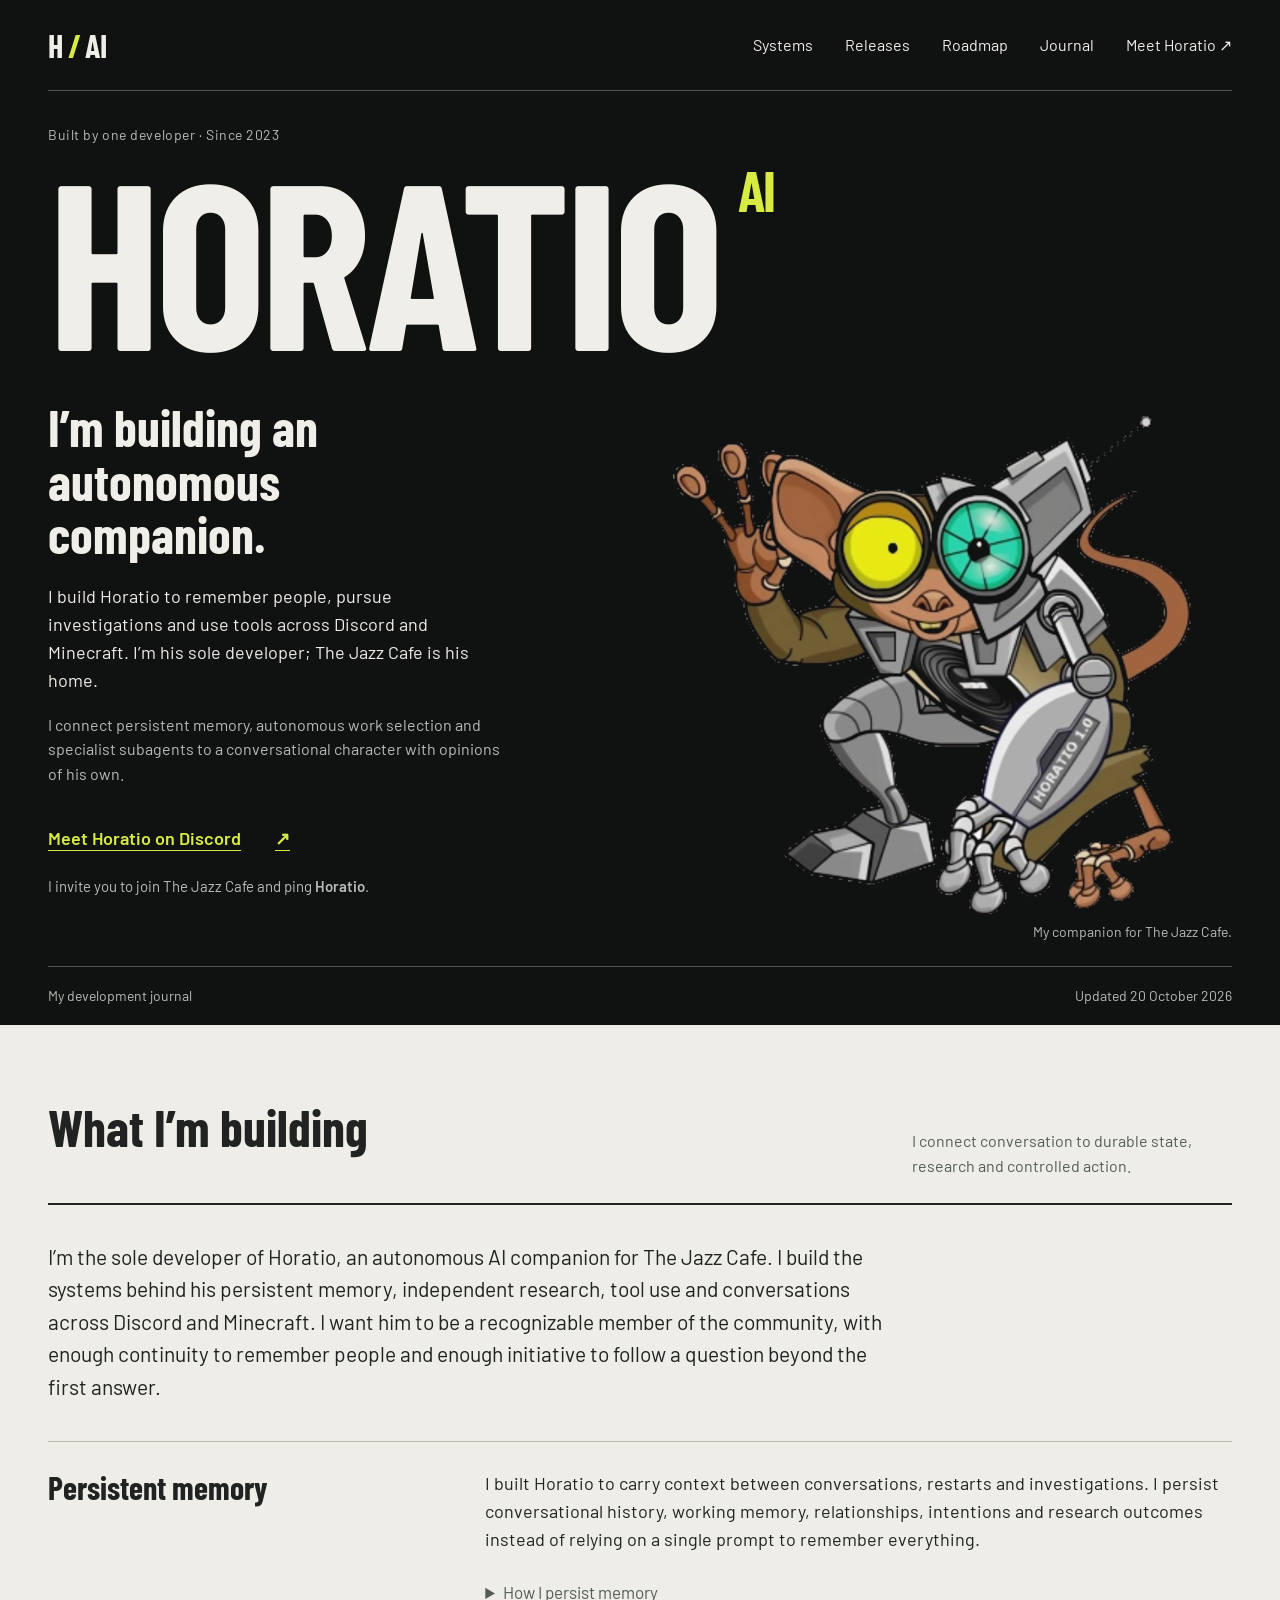
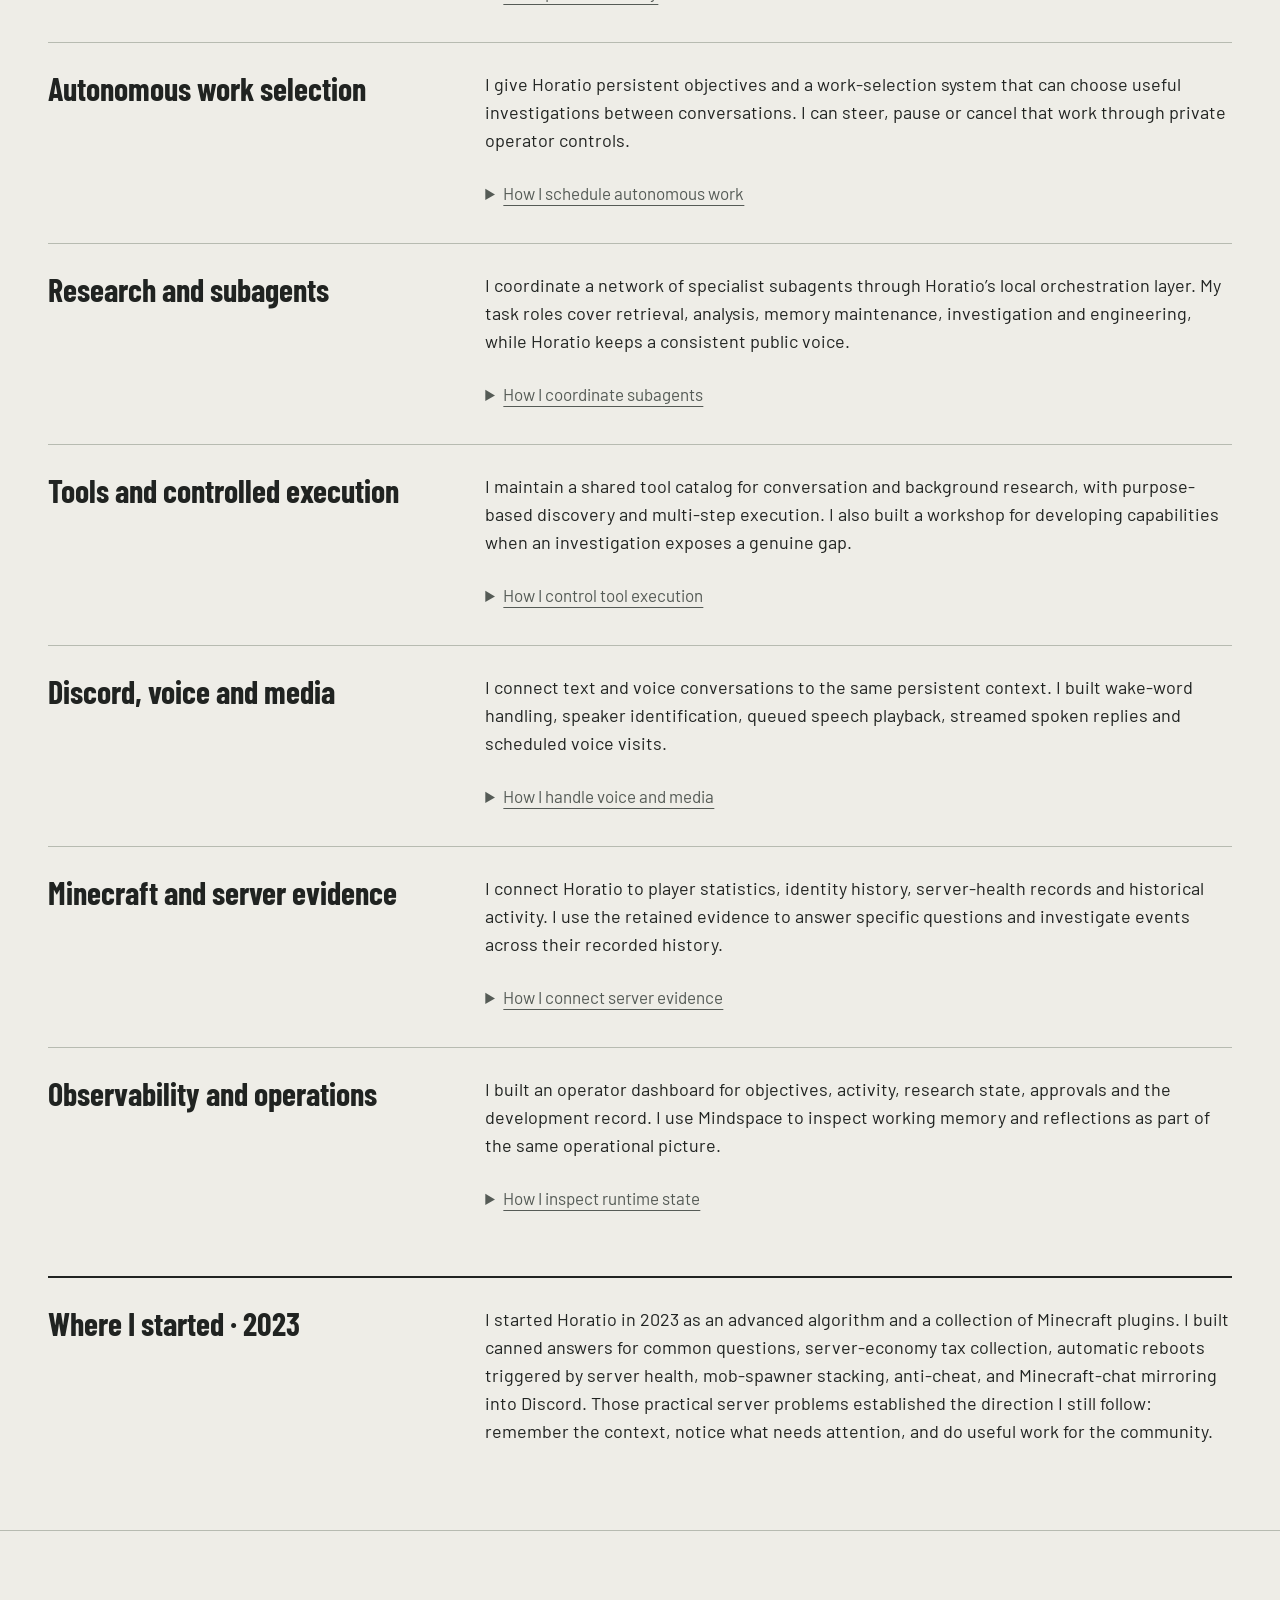
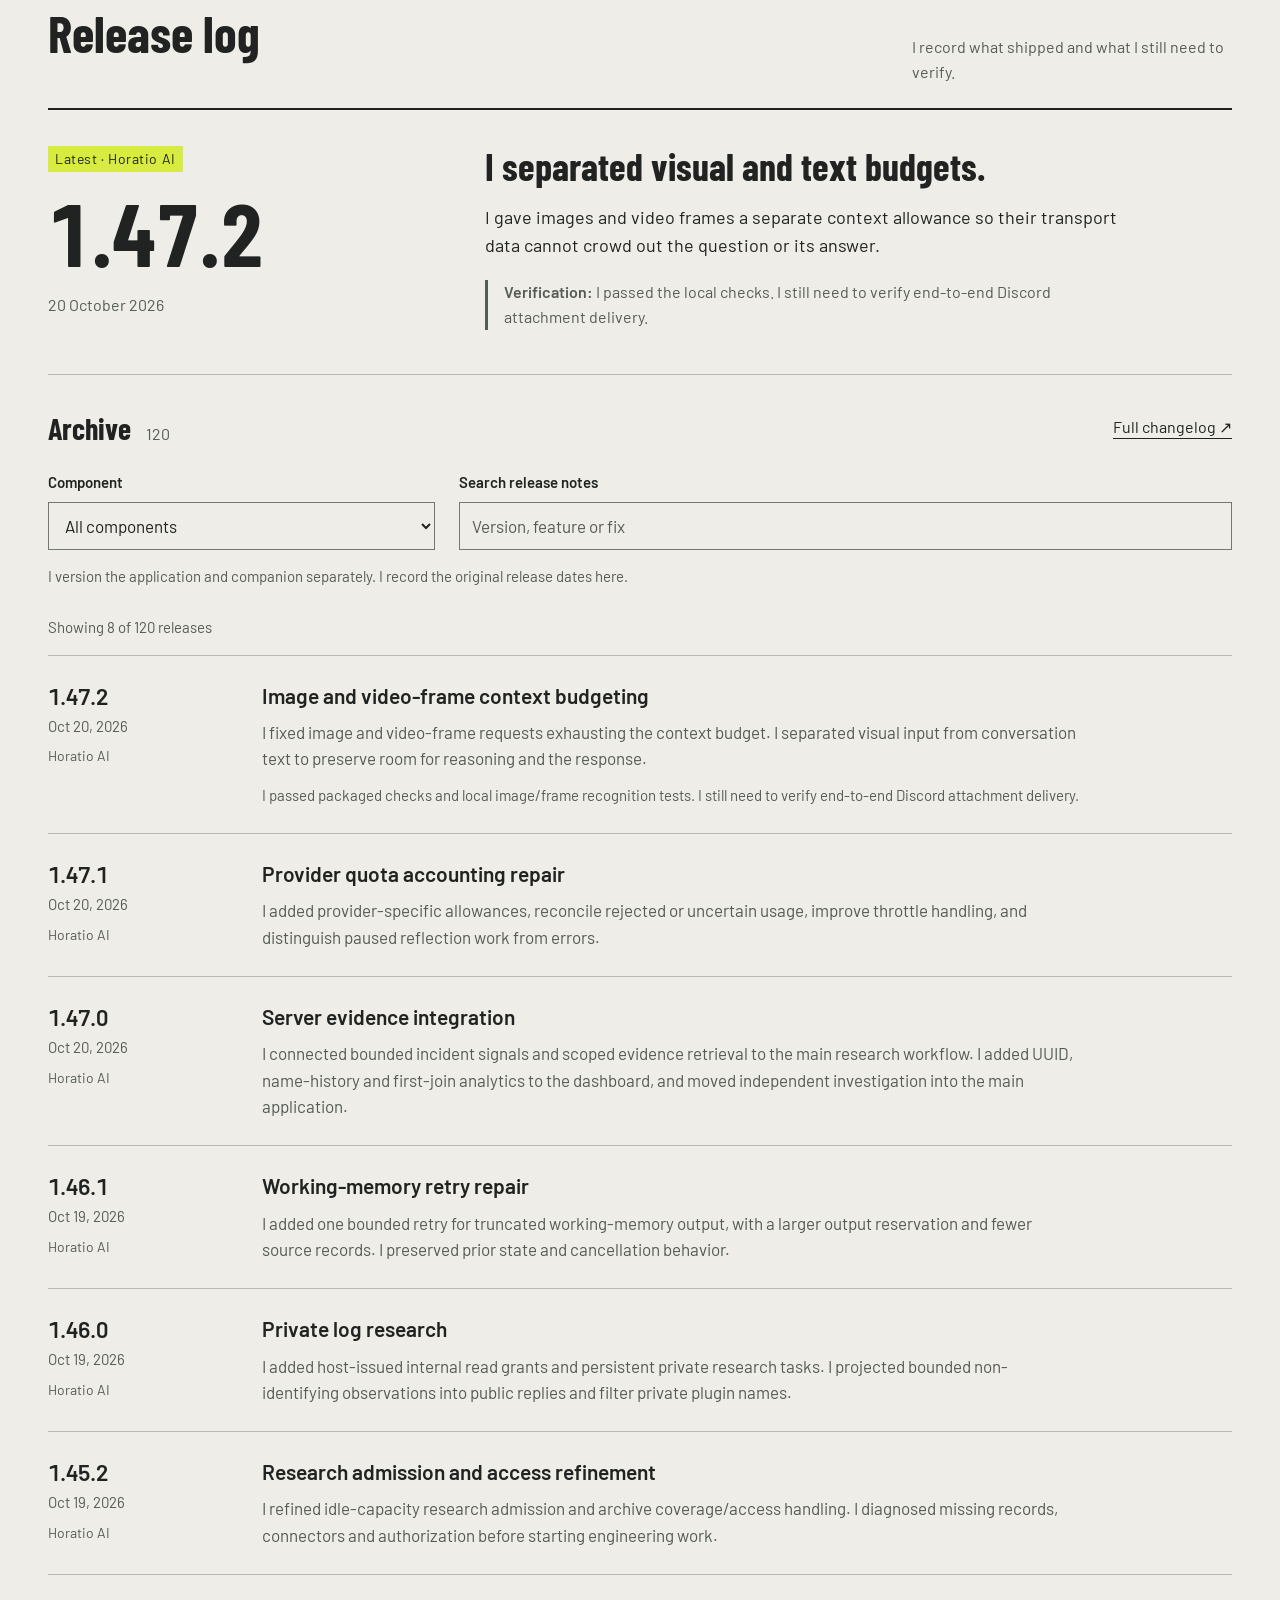
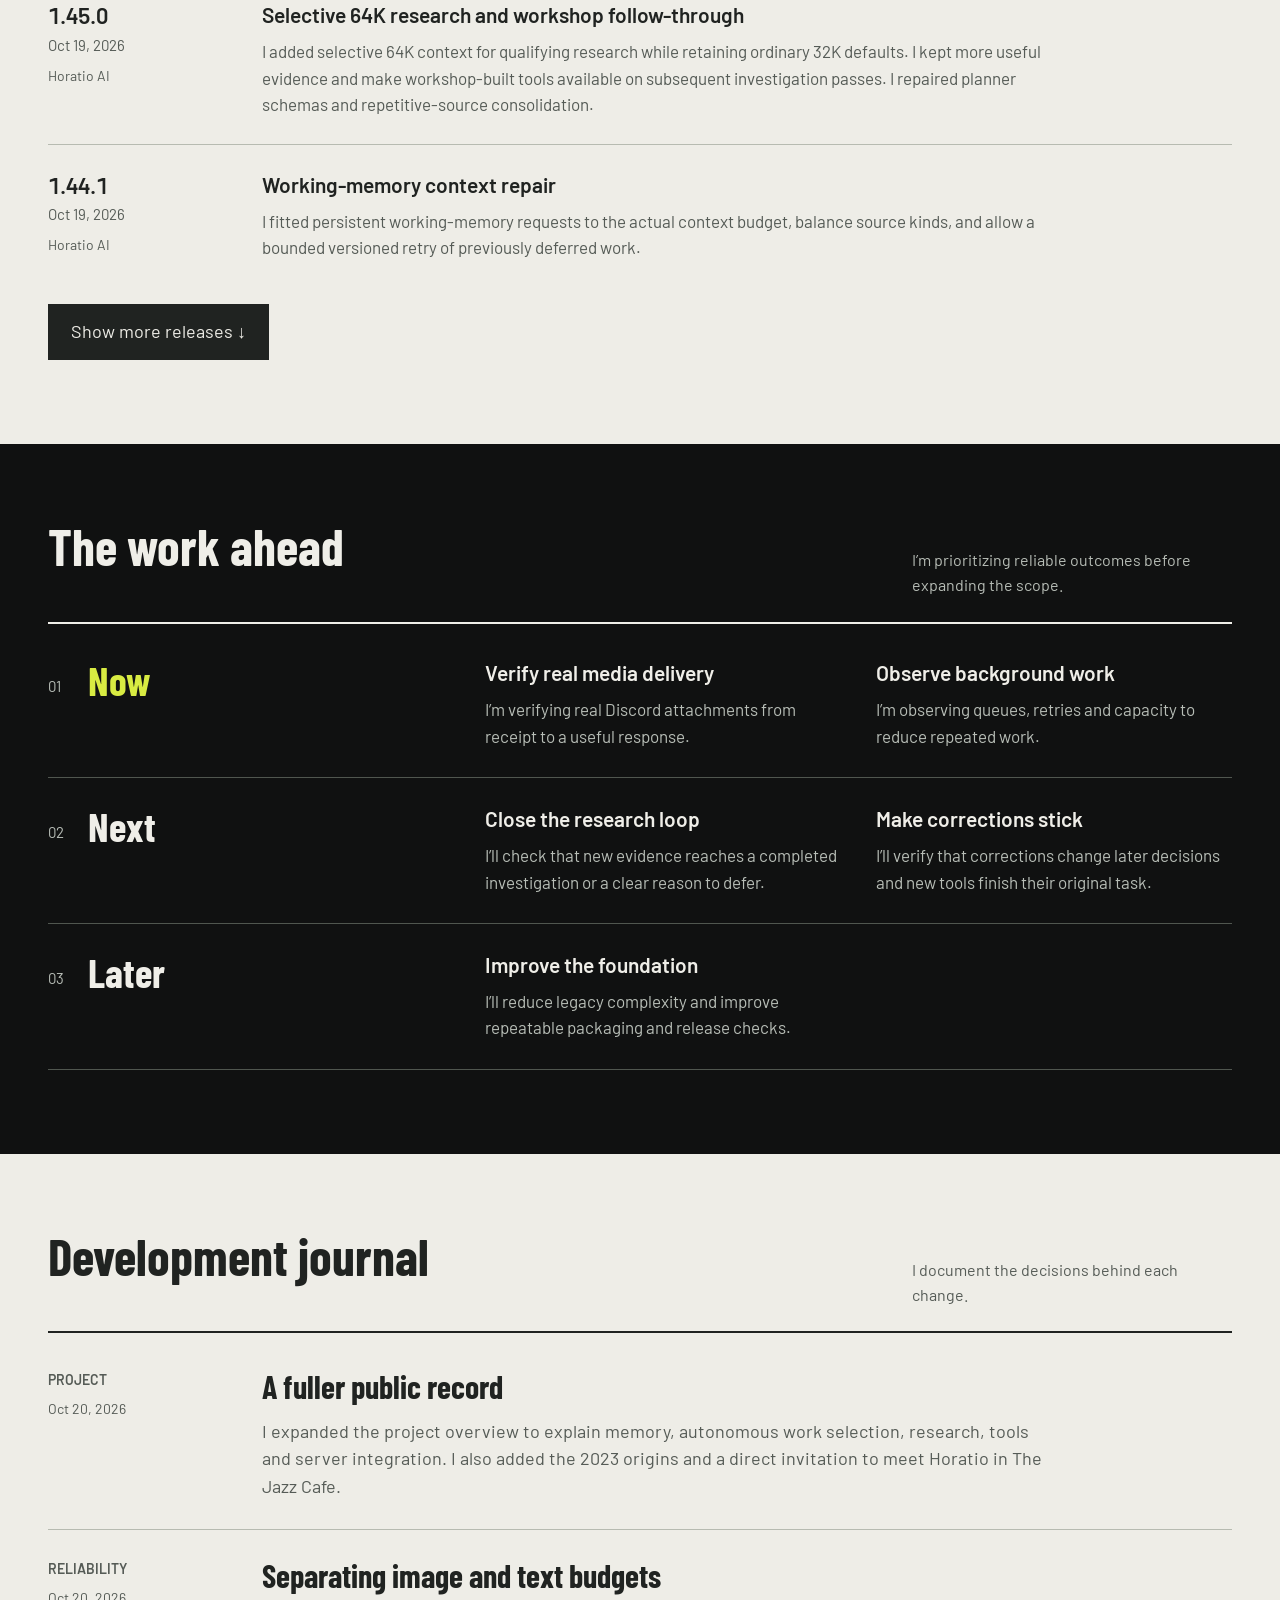
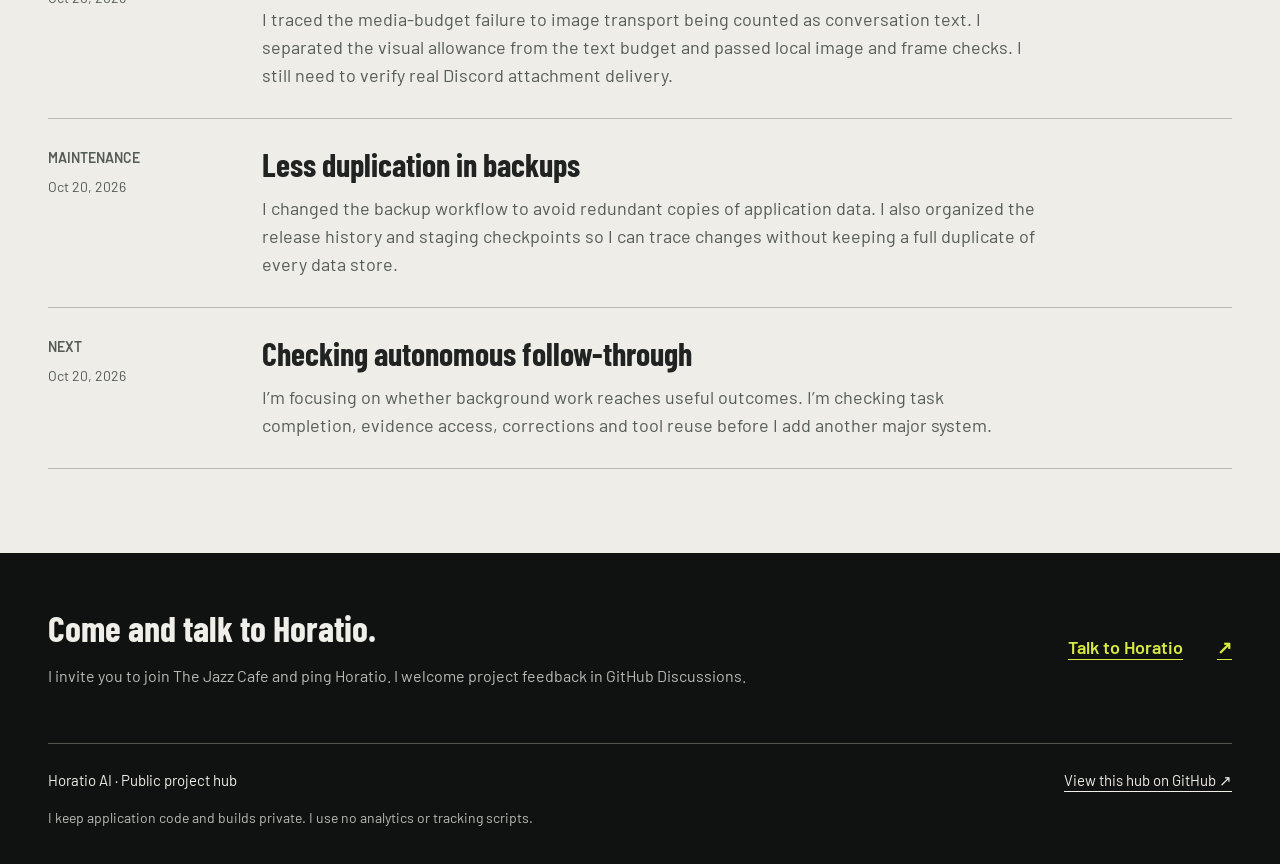
==== commit 80351cc4: "Expand public technical overview and integrate dated release notes" ====
--- a/index.html
+++ b/index.html
@@ -3,59 +3,78 @@
 <head>
   <meta charset="utf-8">
   <meta name="viewport" content="width=device-width, initial-scale=1">
-  <meta name="description" content="Horatio AI: a local-first companion for Discord and Minecraft. Follow the releases, development journal and work ahead.">
+  <meta name="description" content="Horatio AI: a local-first companion for Discord and Minecraft. I build persistent memory, autonomous research and tool use for Discord and Minecraft.">
   <meta name="theme-color" content="#101111">
   <title>Horatio AI — Development journal</title>
-  <link rel="icon" href="assets/horatio-favicon-transparent.png" type="image/png">
+  <link rel="icon" href="assets/horatio-head.png" type="image/png">
   <link rel="preload" href="assets/fonts/BarlowCondensed-Bold.ttf?v=e476562ec9c1" as="font" type="font/ttf" crossorigin>
-  <link rel="stylesheet" href="style.css?v=57d1f861ce7c">
-  <script src="app.js?v=7d6b35c60bd7" defer></script>
+  <link rel="stylesheet" href="style.css?v=895a7b32c848">
+  <script src="app.js?v=0215b7411a7a" defer></script>
 </head>
 <body>
   <a class="skip" href="#main">Skip to content</a>
   <header class="site-header wrap">
     <a class="wordmark" href="#" aria-label="Horatio AI home">H<span aria-hidden="true">/</span>AI</a>
     <nav aria-label="Main navigation">
+      <a href="#systems">Systems</a>
       <a href="#releases">Releases</a>
       <a href="#roadmap">Roadmap</a>
       <a href="#updates">Journal</a>
-      <a href="https://github.com/ThatMonitorCord/Horatio-AI-Hub/discussions">Discuss ↗</a>
+      <a href="https://discord.com/invite/thejazzcafe">Meet Horatio ↗</a>
     </nav>
   </header>
   <main id="main">
     <section class="hero wrap" aria-labelledby="hero-title">
       <div class="hero-heading">
-        <p class="kicker">Independent development · Discord &amp; Minecraft</p>
+        <p class="kicker">Built by one developer · Since 2023</p>
         <h1 id="hero-title">HORATIO<span>AI</span></h1>
       </div>
       <div class="hero-body">
         <div class="hero-copy">
-          <h2>A companion.<br> With opinions.</h2>
-          <p>Horatio remembers conversations, investigates questions, and brings his own attitude to Discord and Minecraft.</p>
-          <p class="hero-secondary">This is the public record of a local-first AI project: what shipped, what needs work, and what comes next.</p>
-          <a class="text-link" href="#releases">Read the latest release <span aria-hidden="true">↓</span></a>
+          <h2>I’m building an autonomous<br> companion.</h2>
+          <p>I build Horatio to remember people, pursue investigations and use tools across Discord and Minecraft. I’m his sole developer; The Jazz Cafe is his home.</p>
+          <p class="hero-secondary">I connect persistent memory, autonomous work selection and specialist subagents to a conversational character with opinions of his own.</p>
+          <a class="text-link" href="https://discord.com/invite/thejazzcafe">Meet Horatio on Discord <span aria-hidden="true">↗</span></a>
+          <p class="invitation-note">I invite you to join The Jazz Cafe and ping <strong>Horatio</strong>.</p>
         </div>
         <figure class="portrait">
           <img src="assets/horatio.webp" alt="Horatio waving, with yellow and turquoise goggles and a patchwork mechanical body." width="868" height="781" fetchpriority="high">
-          <figcaption>Horatio, in the metal.</figcaption>
+          <figcaption>My companion for The Jazz Cafe.</figcaption>
         </figure>
       </div>
-      <div class="edition"><span>Public development journal</span><span>Updated <time datetime="2026-10-20">20 October 2026</time></span></div>
+      <div class="edition"><span>My development journal</span><span>Updated <time datetime="2026-10-20">20 October 2026</time></span></div>
+    </section>
+
+    <section id="systems" class="section paper" aria-labelledby="systems-title">
+      <div class="wrap">
+        <div class="section-heading"><h2 id="systems-title">What I’m building</h2><p>I connect conversation to durable state, research and controlled action.</p></div>
+        <p class="systems-intro">I’m the sole developer of Horatio, an autonomous AI companion for The Jazz Cafe. I build the systems behind his persistent memory, independent research, tool use and conversations across Discord and Minecraft. I want him to be a recognizable member of the community, with enough continuity to remember people and enough initiative to follow a question beyond the first answer.</p>
+        <div class="systems-list">
+          <article class="system-row"><h3>Persistent memory</h3><div><p>I built Horatio to carry context between conversations, restarts and investigations. I persist conversational history, working memory, relationships, intentions and research outcomes instead of relying on a single prompt to remember everything.</p><details><summary>How I persist memory</summary><p>My retrieval pipeline assembles relevant records for each request. I keep source context alongside observations, distinguish tentative hypotheses from established findings, and retain corrections so later work can revisit an earlier assessment. I consolidate beliefs, predictions and relationship state through bounded maintenance tasks. I use SQLite-backed stores for durable state and separate retrieval from the live conversation so memory work does not unnecessarily delay a reply.</p></details></div></article>
+          <article class="system-row"><h3>Autonomous work selection</h3><div><p>I give Horatio persistent objectives and a work-selection system that can choose useful investigations between conversations. I can steer, pause or cancel that work through private operator controls.</p><details><summary>How I schedule autonomous work</summary><p>My scheduler separates admission, planning, execution and outcome recording. I use durable queues, task ownership, cancellation checks and commit guards to prevent overlapping workers from saving competing results. I prioritize public conversation over eligible background maintenance, limit repeated work, and record why an investigation completed, failed or was deferred. I assess autonomous work by its recorded outcome and whether it advances the original objective.</p></details></div></article>
+          <article class="system-row"><h3>Research and subagents</h3><div><p>I coordinate a network of specialist subagents through Horatio’s local orchestration layer. My task roles cover retrieval, analysis, memory maintenance, investigation and engineering, while Horatio keeps a consistent public voice.</p><details><summary>How I coordinate subagents</summary><p>Each task I delegate has an explicit purpose, an output budget and a permitted evidence scope. I connect completed research to follow-up hypotheses and revisit assessments when new evidence contradicts them. I use capacity accounting, cooldowns, retry limits and backpressure to keep delegated work within available resources. I preserve result ownership when a task is restarted or reassigned; I do not treat that as transferring unfinished reasoning between agents.</p></details></div></article>
+          <article class="system-row"><h3>Tools and controlled execution</h3><div><p>I maintain a shared tool catalog for conversation and background research, with purpose-based discovery and multi-step execution. I also built a workshop for developing capabilities when an investigation exposes a genuine gap.</p><details><summary>How I control tool execution</summary><p>I keep planning separate from native execution, preserve valid tool results across resumed investigations, and distinguish an empty result from a transport or permission failure. I bound retrieval and execution, retain approval decisions, and require tool output to be checked before Horatio claims an action succeeded. I retired an earlier automatic self-update path; I keep generated extensions behind execution and approval controls.</p></details></div></article>
+          <article class="system-row"><h3>Discord, voice and media</h3><div><p>I connect text and voice conversations to the same persistent context. I built wake-word handling, speaker identification, queued speech playback, streamed spoken replies and scheduled voice visits.</p><details><summary>How I handle voice and media</summary><p>My voice pipeline prioritizes an active conversation over competing requests and serializes speech chunks to preserve playback order. I support image and video-frame input with separate visual and text allowances so encoded image transport cannot consume the conversation budget. I have verified local image and frame recognition; I still need to complete the real Discord attachment path from receipt to reply.</p></details></div></article>
+          <article class="system-row"><h3>Minecraft and server evidence</h3><div><p>I connect Horatio to player statistics, identity history, server-health records and historical activity. I use the retained evidence to answer specific questions and investigate events across their recorded history.</p><details><summary>How I connect server evidence</summary><p>I expose scoped queries for UUID and name history, first joins, player activity, historical moderation evidence and server tick performance. I ingest bounded incident signals with durable cursors and coalesce related events before admitting research. I enforce read permissions on neighboring conversation context and keep private evidence out of public replies. I have also shipped operator-started gameplay experiments covering observation, navigation, crafting, construction planning and recovery; I am currently prioritizing research reliability over autonomous gameplay.</p></details></div></article>
+          <article class="system-row"><h3>Observability and operations</h3><div><p>I built an operator dashboard for objectives, activity, research state, approvals and the development record. I use Mindspace to inspect working memory and reflections as part of the same operational picture.</p><details><summary>How I inspect runtime state</summary><p>I distinguish queued work from running work, expose effective capabilities and build identity, and keep cancelled or paused work separate from errors. I budget ordinary requests for a 32K context window and admit suitable research tasks to a selective 64K path. I use bounded recovery for truncated output and separate input size, output reservations and visual allowances. I maintain release checks and rollback material, and avoid copying the same large data stores into every update backup.</p></details></div></article>
+        </div>
+        <div class="origins"><h3>Where I started · 2023</h3><p>I started Horatio in 2023 as an advanced algorithm and a collection of Minecraft plugins. I built canned answers for common questions, server-economy tax collection, automatic reboots triggered by server health, mob-spawner stacking, anti-cheat, and Minecraft-chat mirroring into Discord. Those practical server problems established the direction I still follow: remember the context, notice what needs attention, and do useful work for the community.</p></div>
+      </div>
     </section>
 
     <section id="releases" class="section paper" aria-labelledby="releases-title">
       <div class="wrap">
-        <div class="section-heading"><h2 id="releases-title">Release log</h2><p>Changes shipped. Checks still outstanding.</p></div>
+        <div class="section-heading"><h2 id="releases-title">Release log</h2><p>I record what shipped and what I still need to verify.</p></div>
         <article class="latest">
           <div class="release-stamp"><span class="kicker">Latest · Horatio AI</span><strong>1.47.2</strong><time datetime="2026-10-20">20 October 2026</time></div>
-          <div class="latest-copy"><h3>Images get their own room.</h3><p>Images and video frames now have their own context allowance, leaving room for reasoning and a useful response.</p><p class="validation"><strong>Verification:</strong> Local checks passed. End-to-end Discord attachment delivery remains to be verified.</p></div>
+          <div class="latest-copy"><h3>I separated visual and text budgets.</h3><p>I gave images and video frames a separate context allowance so their transport data cannot crowd out the question or its answer.</p><p class="validation"><strong>Verification:</strong> I passed the local checks. I still need to verify end-to-end Discord attachment delivery.</p></div>
         </article>
         <div class="archive-heading"><h3>Archive <span id="release-total">120</span></h3><a href="CHANGELOG.md">Full changelog ↗</a></div>
         <div class="archive-controls">
           <div><label for="component">Component</label><select id="component"><option value="all">All components</option><option value="Horatio AI">Horatio AI</option><option value="Minecraft Companion">Minecraft Companion</option></select></div>
           <div><label for="search">Search release notes</label><input type="search" id="search" placeholder="Version, feature or fix"></div>
         </div>
-        <p class="archive-note">Application and companion versions are separate. Dates show the original releases.</p>
+        <p class="archive-note">I version the application and companion separately. I record the original release dates here.</p>
         <p id="result-count" class="result-count" role="status">Loading release notes…</p>
         <div id="release-list" class="release-list"></div>
         <button id="load-more" class="button" type="button" hidden>Show more releases ↓</button>
@@ -64,20 +83,20 @@
     </section>
 
     <section id="roadmap" class="section wrap" aria-labelledby="roadmap-title">
-      <div class="section-heading"><h2 id="roadmap-title">The work ahead</h2><p>Priorities, not promises of delivery dates.</p></div>
+      <div class="section-heading"><h2 id="roadmap-title">The work ahead</h2><p>I’m prioritizing reliable outcomes before expanding the scope.</p></div>
       <div class="roadmap-list">
-        <article class="roadmap-lane"><h3><span class="lane-index" aria-hidden="true">01</span>Now</h3><ul><li><h4>Verify real media delivery</h4><p>Follow Discord attachments from receipt to a useful response.</p></li><li><h4>Observe background work</h4><p>Watch queues, retries and capacity; reduce repeated or wasted work.</p></li></ul></article>
-        <article class="roadmap-lane"><h3><span class="lane-index" aria-hidden="true">02</span>Next</h3><ul><li><h4>Close the research loop</h4><p>Follow new evidence to a completed investigation or a clear reason to defer.</p></li><li><h4>Make corrections stick</h4><p>Check that revised understanding and newly built tools improve follow-through.</p></li></ul></article>
-        <article class="roadmap-lane"><h3><span class="lane-index" aria-hidden="true">03</span>Later</h3><ul><li><h4>Improve the foundation</h4><p>Reduce legacy complexity and improve repeatable packaging and release checks.</p></li></ul></article>
+        <article class="roadmap-lane"><h3><span class="lane-index" aria-hidden="true">01</span>Now</h3><ul><li><h4>Verify real media delivery</h4><p>I’m verifying real Discord attachments from receipt to a useful response.</p></li><li><h4>Observe background work</h4><p>I’m observing queues, retries and capacity to reduce repeated work.</p></li></ul></article>
+        <article class="roadmap-lane"><h3><span class="lane-index" aria-hidden="true">02</span>Next</h3><ul><li><h4>Close the research loop</h4><p>I’ll check that new evidence reaches a completed investigation or a clear reason to defer.</p></li><li><h4>Make corrections stick</h4><p>I’ll verify that corrections change later decisions and new tools finish their original task.</p></li></ul></article>
+        <article class="roadmap-lane"><h3><span class="lane-index" aria-hidden="true">03</span>Later</h3><ul><li><h4>Improve the foundation</h4><p>I’ll reduce legacy complexity and improve repeatable packaging and release checks.</p></li></ul></article>
       </div>
     </section>
 
     <section id="updates" class="section paper" aria-labelledby="updates-title">
-      <div class="wrap"><div class="section-heading"><h2 id="updates-title">Development journal</h2><p>Decisions and observations from the project.</p></div><div id="updates-list" class="journal-list"></div><noscript><a href="UPDATES.md">Read development updates</a></noscript></div>
+      <div class="wrap"><div class="section-heading"><h2 id="updates-title">Development journal</h2><p>I document the decisions behind each change.</p></div><div id="updates-list" class="journal-list"></div><noscript><a href="UPDATES.md">Read development updates</a></noscript></div>
     </section>
-    <section class="community wrap" aria-labelledby="community-title"><div><h2 id="community-title">What should Horatio get better at?</h2><p>Questions, ideas and useful criticism belong in the discussion.</p></div><a class="text-link" href="https://github.com/ThatMonitorCord/Horatio-AI-Hub/discussions">Join the discussion <span aria-hidden="true">↗</span></a></section>
+    <section class="community wrap" aria-labelledby="community-title"><div><h2 id="community-title">Come and talk to Horatio.</h2><p>I invite you to join The Jazz Cafe and ping Horatio. I welcome project feedback in GitHub Discussions.</p></div><a class="text-link" href="https://discord.com/invite/thejazzcafe">Talk to Horatio <span aria-hidden="true">↗</span></a></section>
   </main>
-  <footer class="site-footer wrap"><p>Horatio AI · Public project hub</p><a href="https://github.com/ThatMonitorCord/Horatio-AI-Hub">View this hub on GitHub ↗</a><small>Application code and builds remain private. No analytics or tracking scripts.</small></footer>
+  <footer class="site-footer wrap"><p>Horatio AI · Public project hub</p><a href="https://github.com/ThatMonitorCord/Horatio-AI">View this hub on GitHub ↗</a><small>I keep application code and builds private. I use no analytics or tracking scripts.</small></footer>
 </body>
 </html>
 
--- a/style.css
+++ b/style.css
@@ -162,3 +162,25 @@
   html { scroll-behavior: auto; }
 }
 
+
+/* Technical overview: ruled rows, with optional implementation detail. */
+.systems-intro { max-width: 860px; font-size: 21px; margin: 0 0 38px; }
+.system-row { display: grid; grid-template-columns: 1fr 2fr; gap: 64px; padding-block: 28px; border-top: 1px solid var(--rule-light); }
+.system-row h3, .origins h3 { font: 700 32px/1.1 var(--display); margin: 0; }
+.system-row p { margin: 0; max-width: 800px; }
+.system-row details { margin-top: 16px; color: var(--quiet); font-size: 17px; }
+.system-row summary { cursor: pointer; width: fit-content; min-height: 44px; padding-block: 9px; text-decoration: underline; text-underline-offset: 5px; }
+.system-row details p { margin-top: 10px; }
+.origins { border-top: 2px solid var(--ink); margin-top: 28px; padding-top: 28px; display: grid; grid-template-columns: 1fr 2fr; gap: 64px; }
+.origins p { margin: 0; }
+.hero-copy .invitation-note { color: var(--soft); font-size: 15px; margin-top: 12px; }
+#systems + #releases { border-top: 1px solid var(--rule-light); }
+@media (max-width: 900px) {
+  .system-row, .origins { gap: 30px; }
+  nav { gap: 22px; }
+}
+@media (max-width: 600px) {
+  .system-row, .origins { grid-template-columns: 1fr; gap: 18px; }
+  .systems-intro { font-size: 19px; }
+  nav { gap: 6px 14px; flex-wrap: wrap; justify-content: flex-start; }
+}
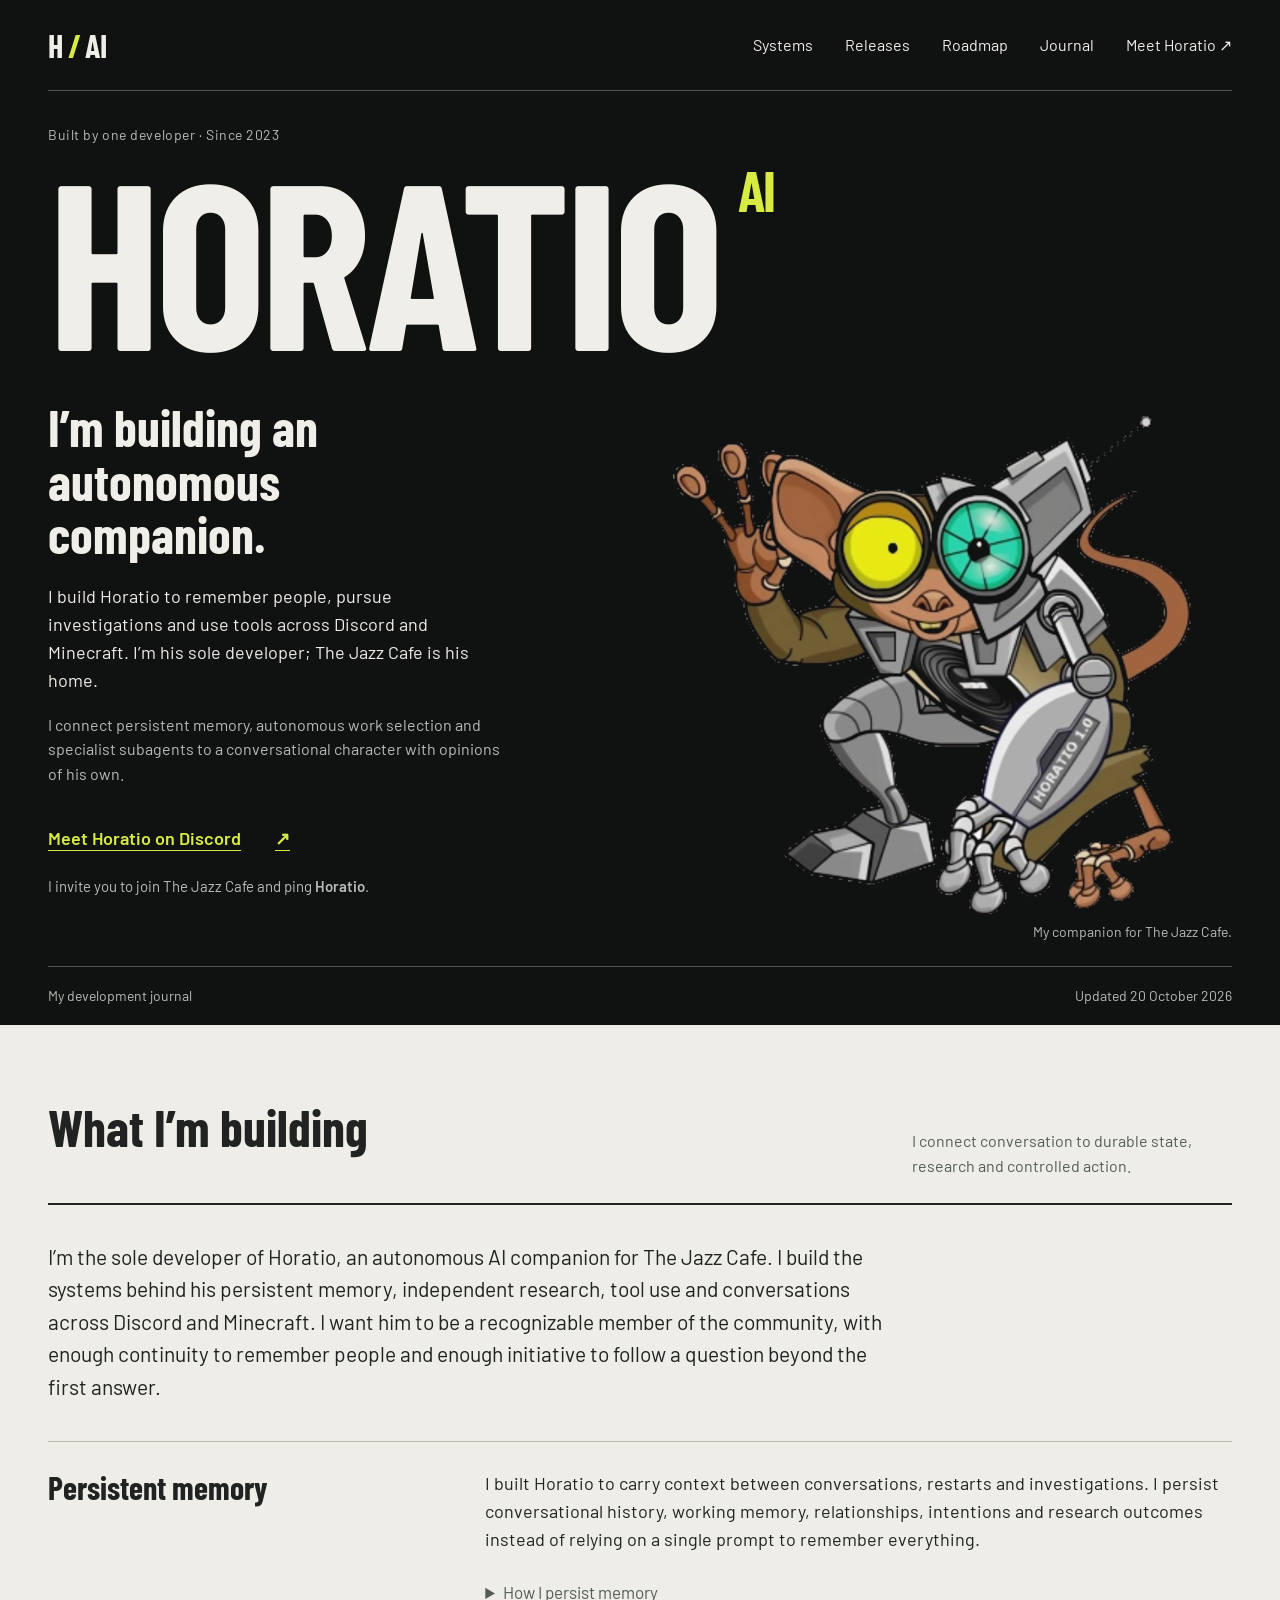
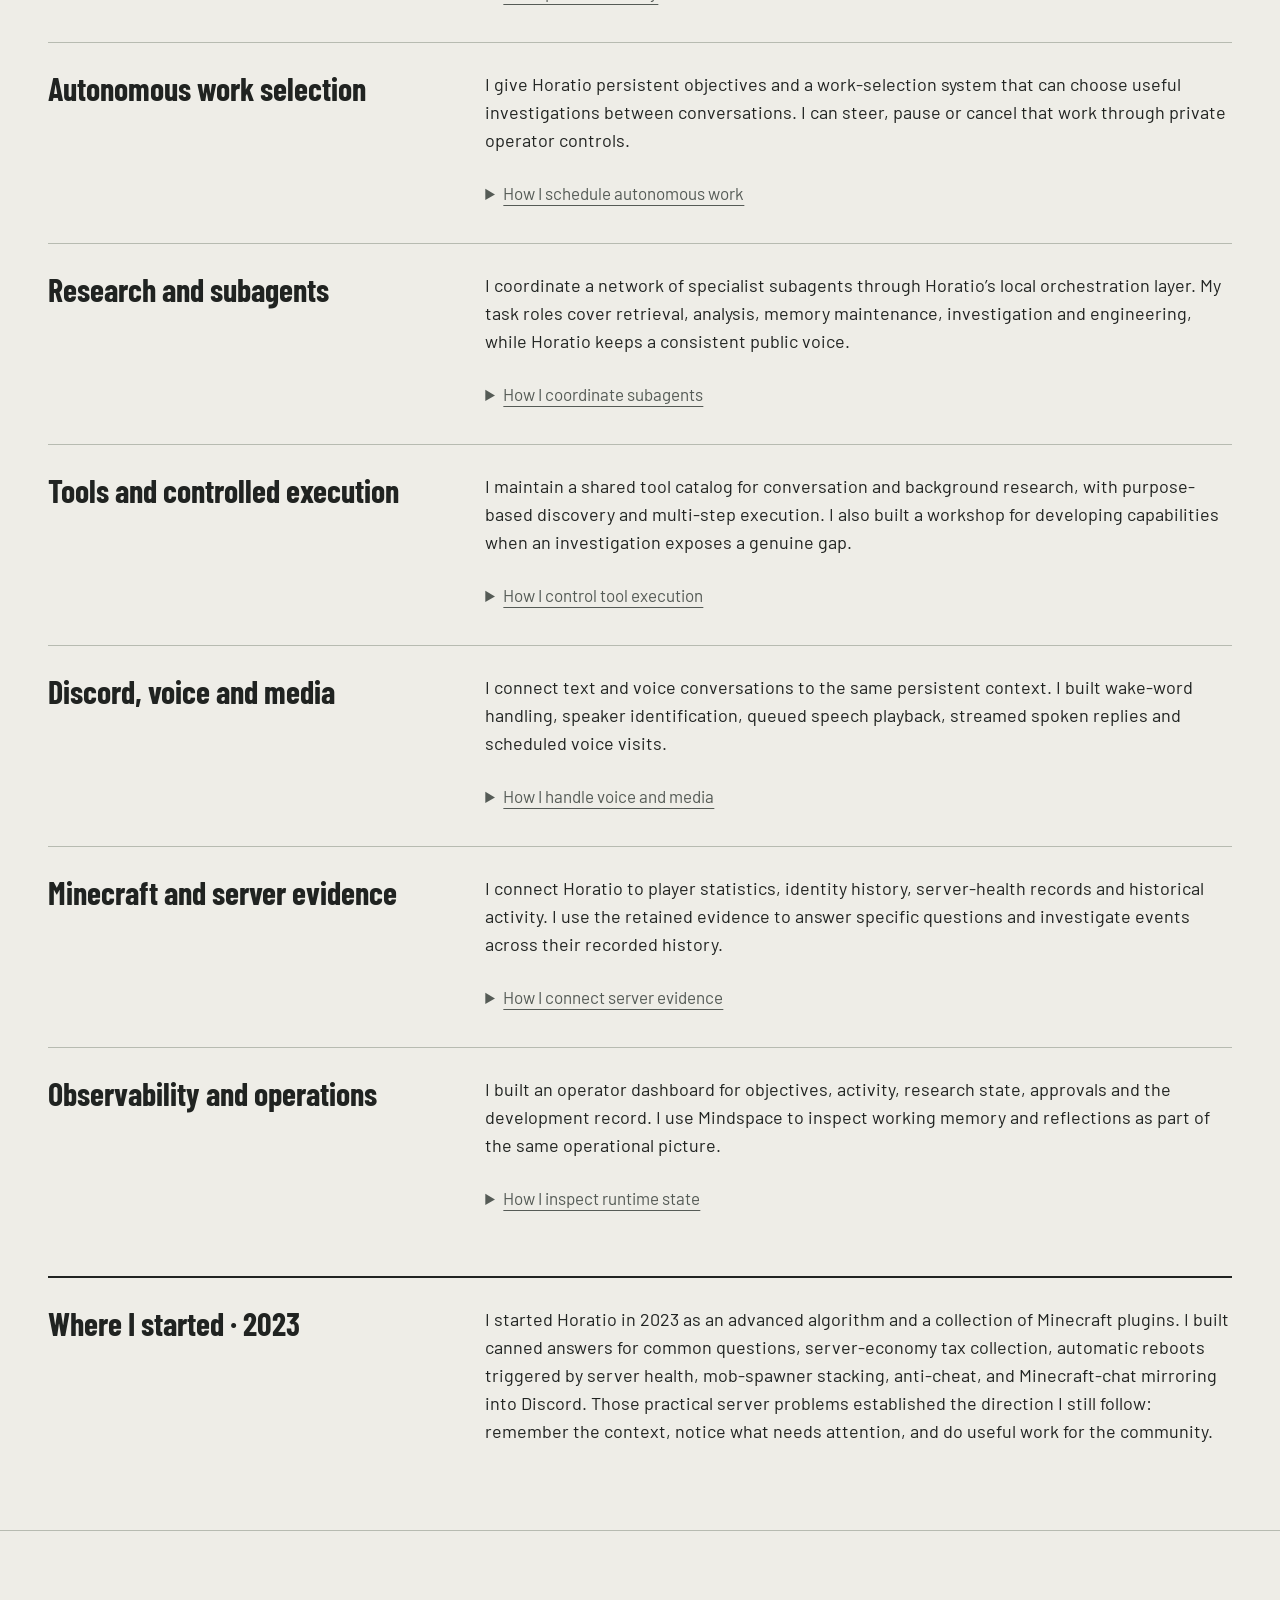
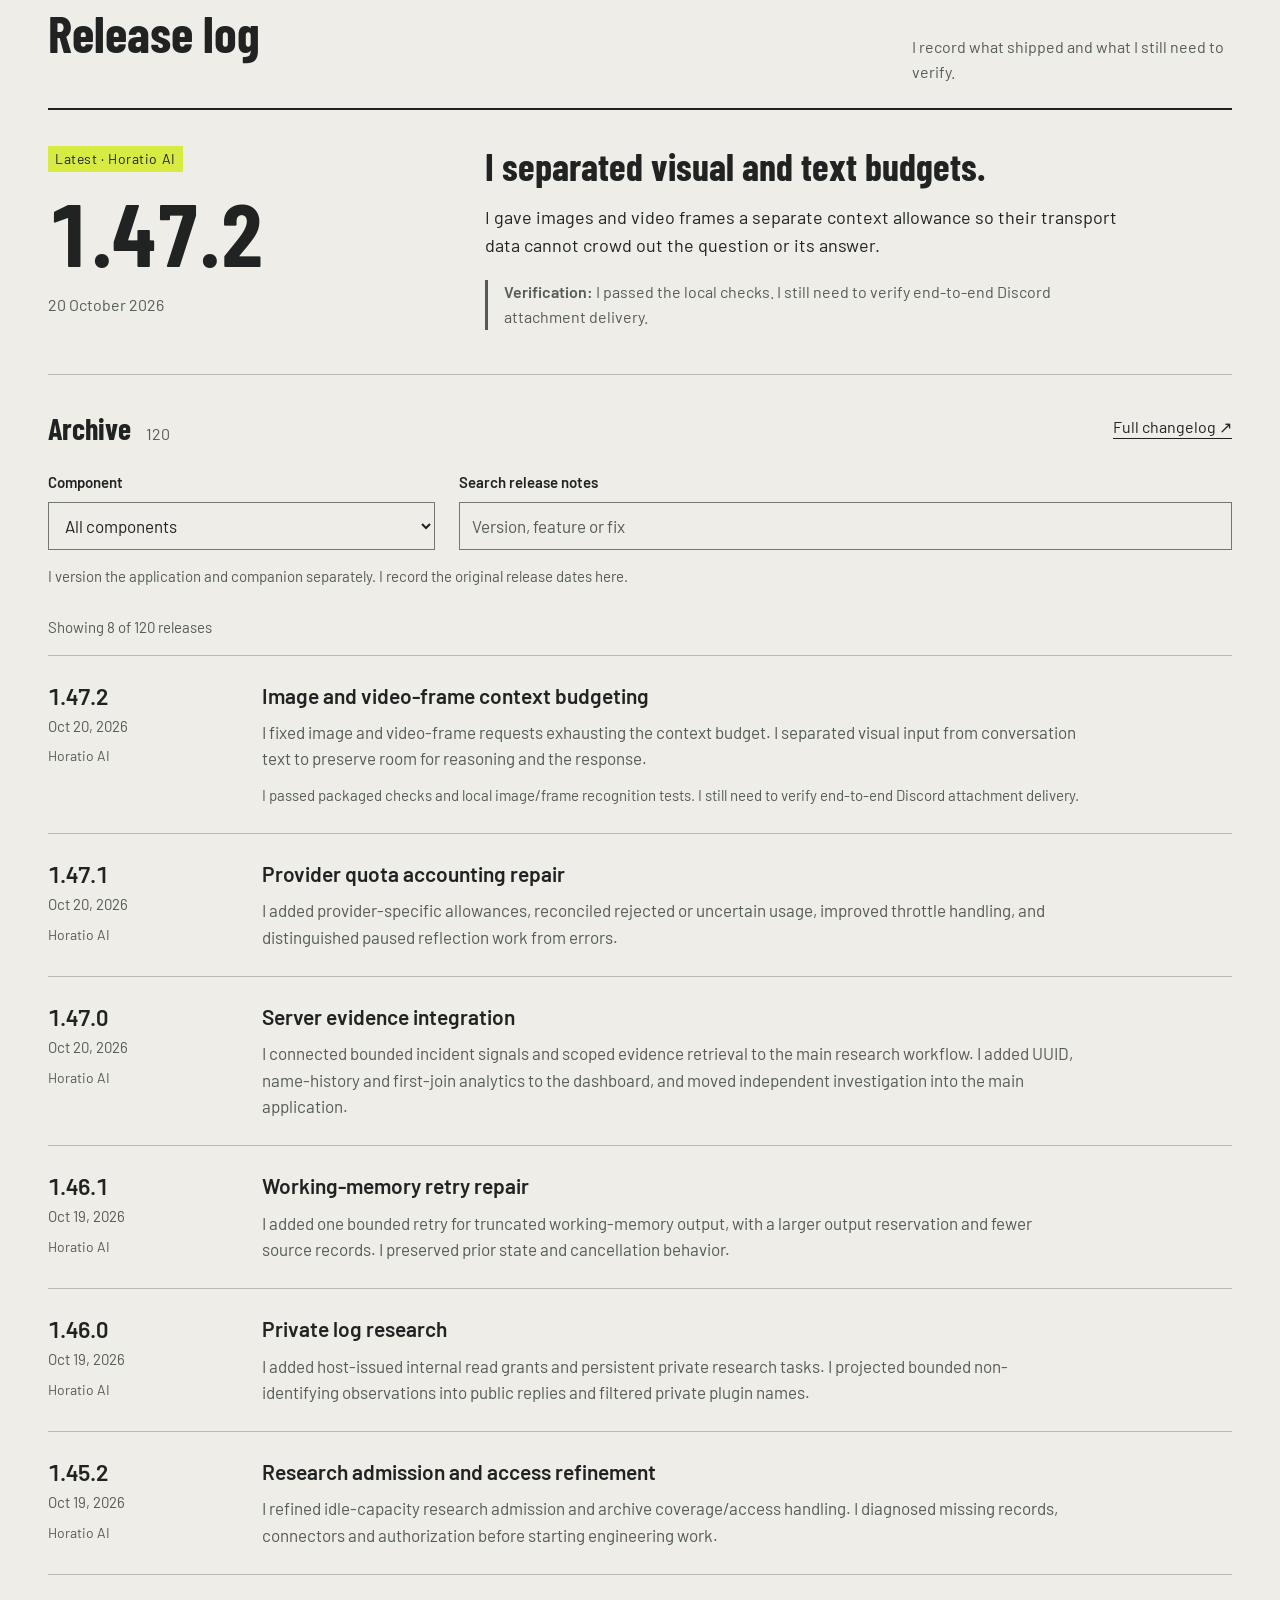
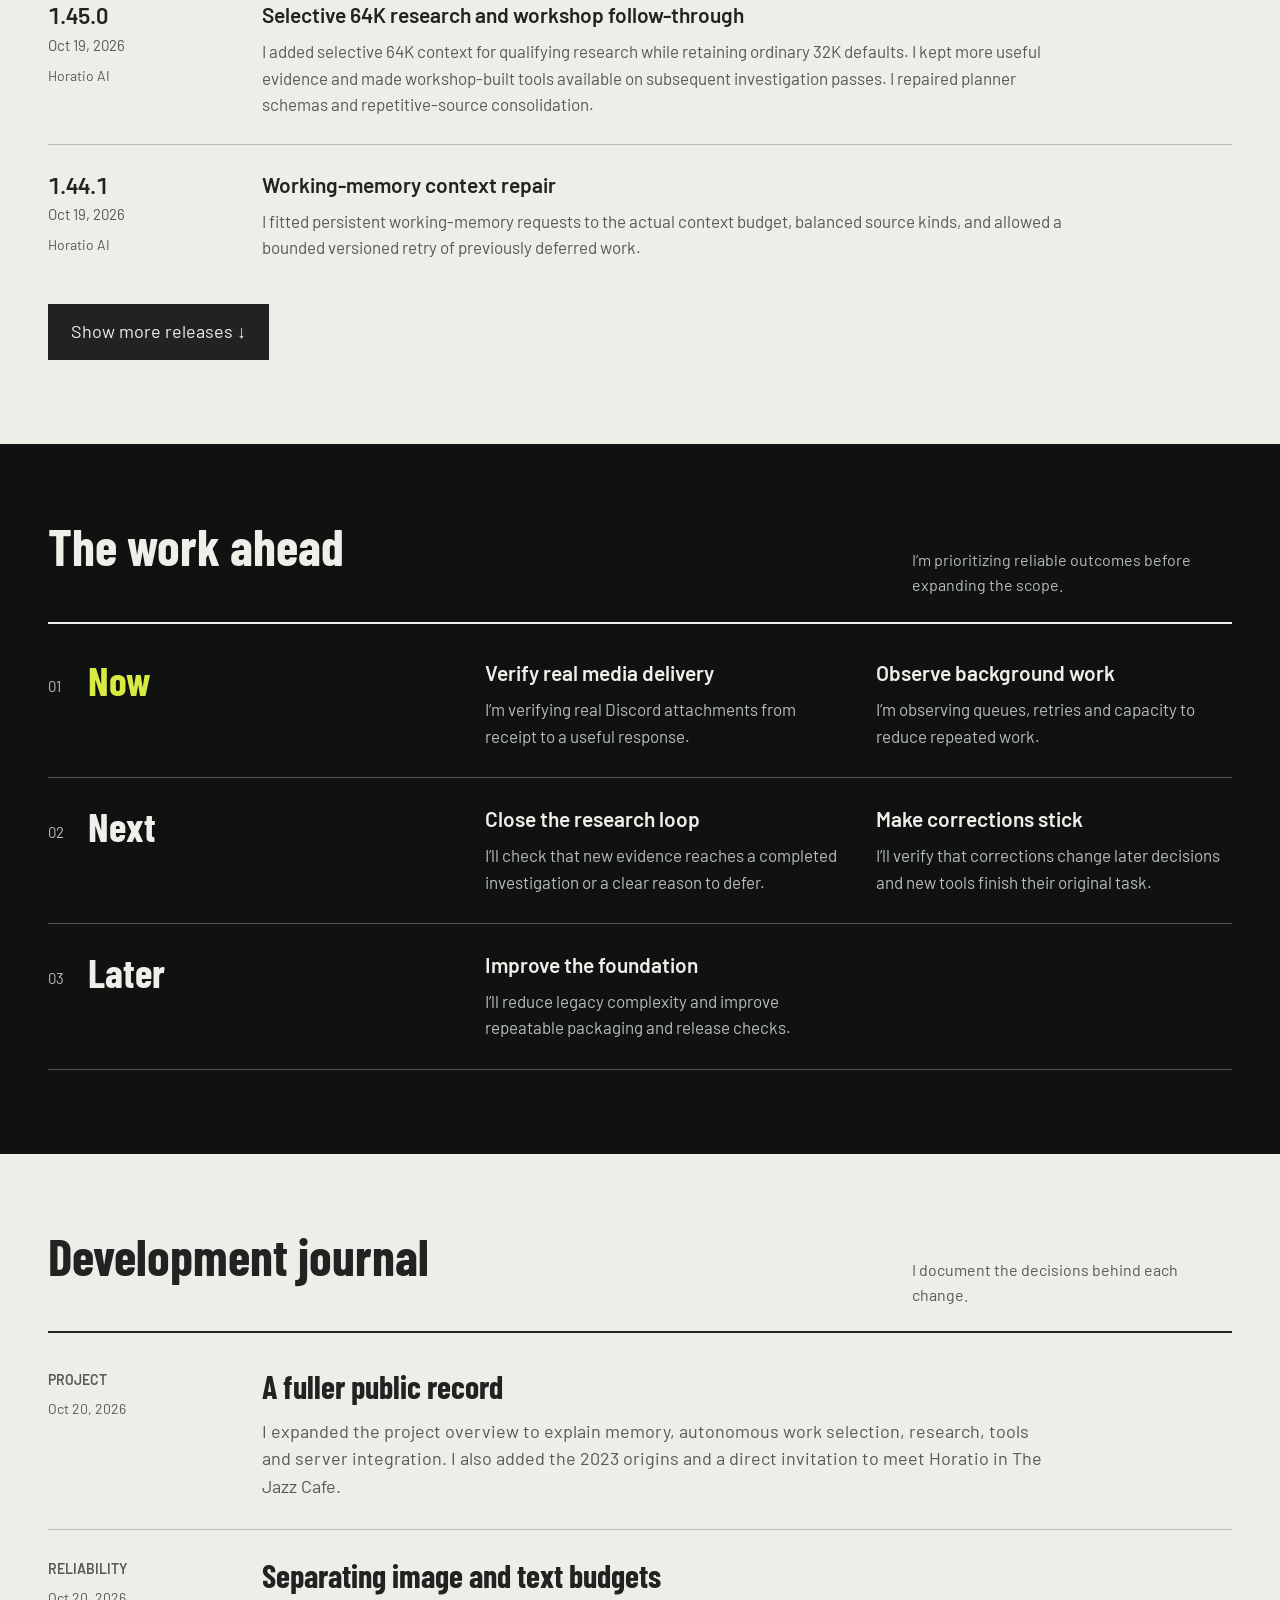
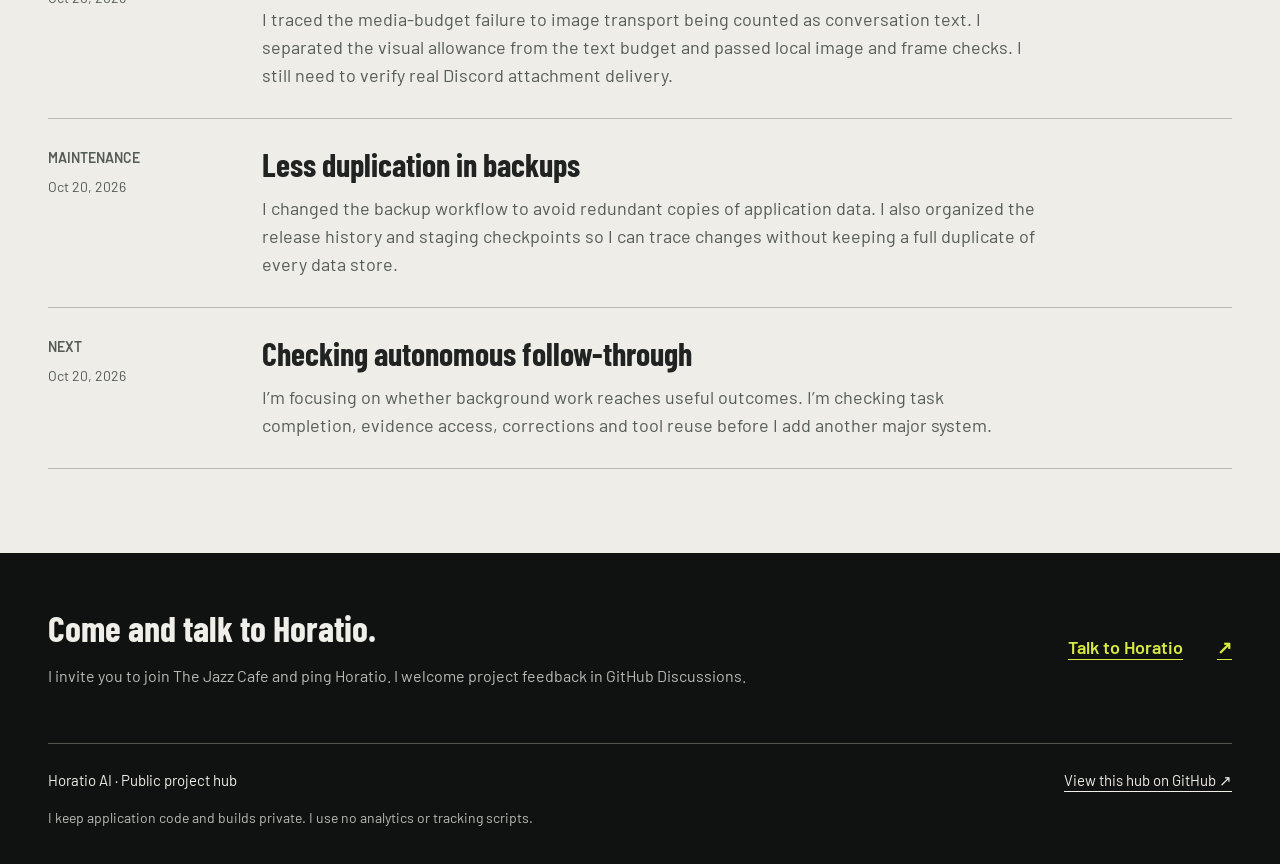
==== commit 6272ae49: "Polish release-note tense and first-person narration" ====
--- a/index.html
+++ b/index.html
@@ -9,7 +9,7 @@
   <link rel="icon" href="assets/horatio-head.png" type="image/png">
   <link rel="preload" href="assets/fonts/BarlowCondensed-Bold.ttf?v=e476562ec9c1" as="font" type="font/ttf" crossorigin>
   <link rel="stylesheet" href="style.css?v=895a7b32c848">
-  <script src="app.js?v=0215b7411a7a" defer></script>
+  <script src="app.js?v=e2419b9bdaed" defer></script>
 </head>
 <body>
   <a class="skip" href="#main">Skip to content</a>
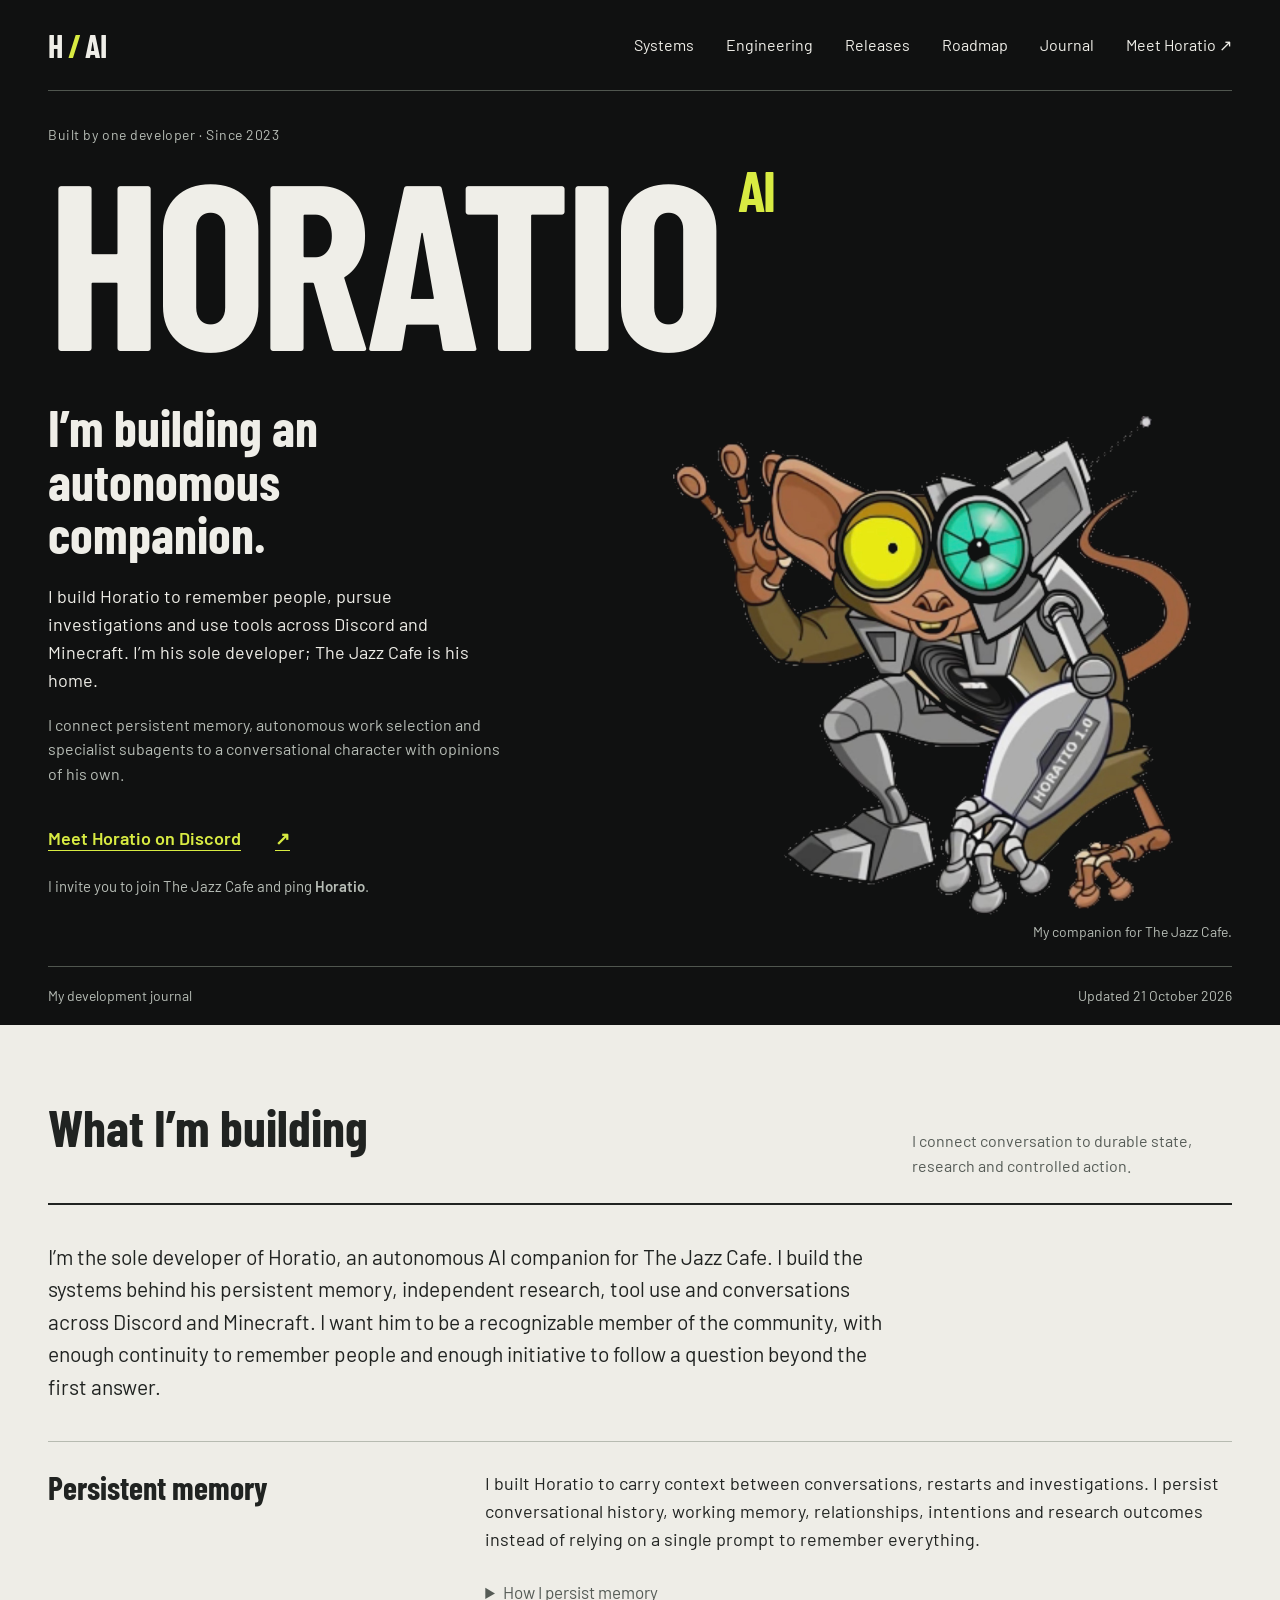
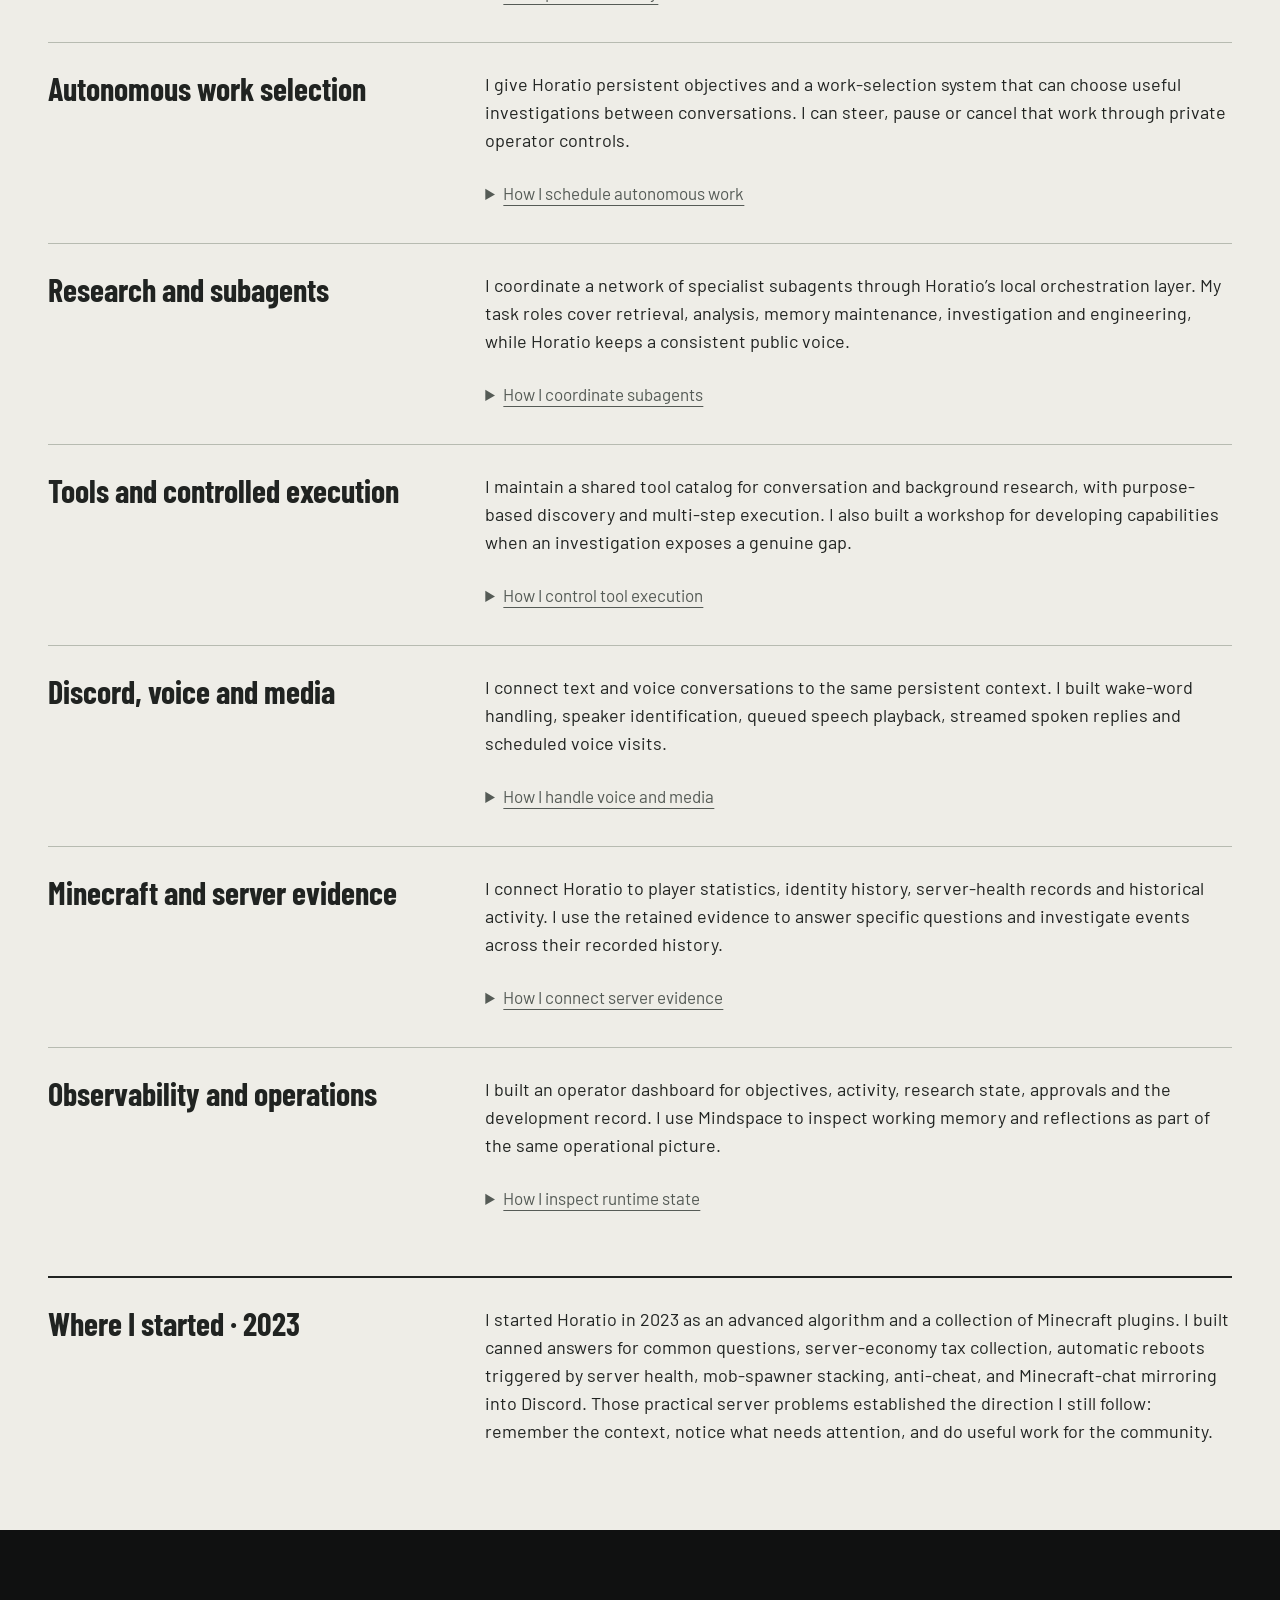
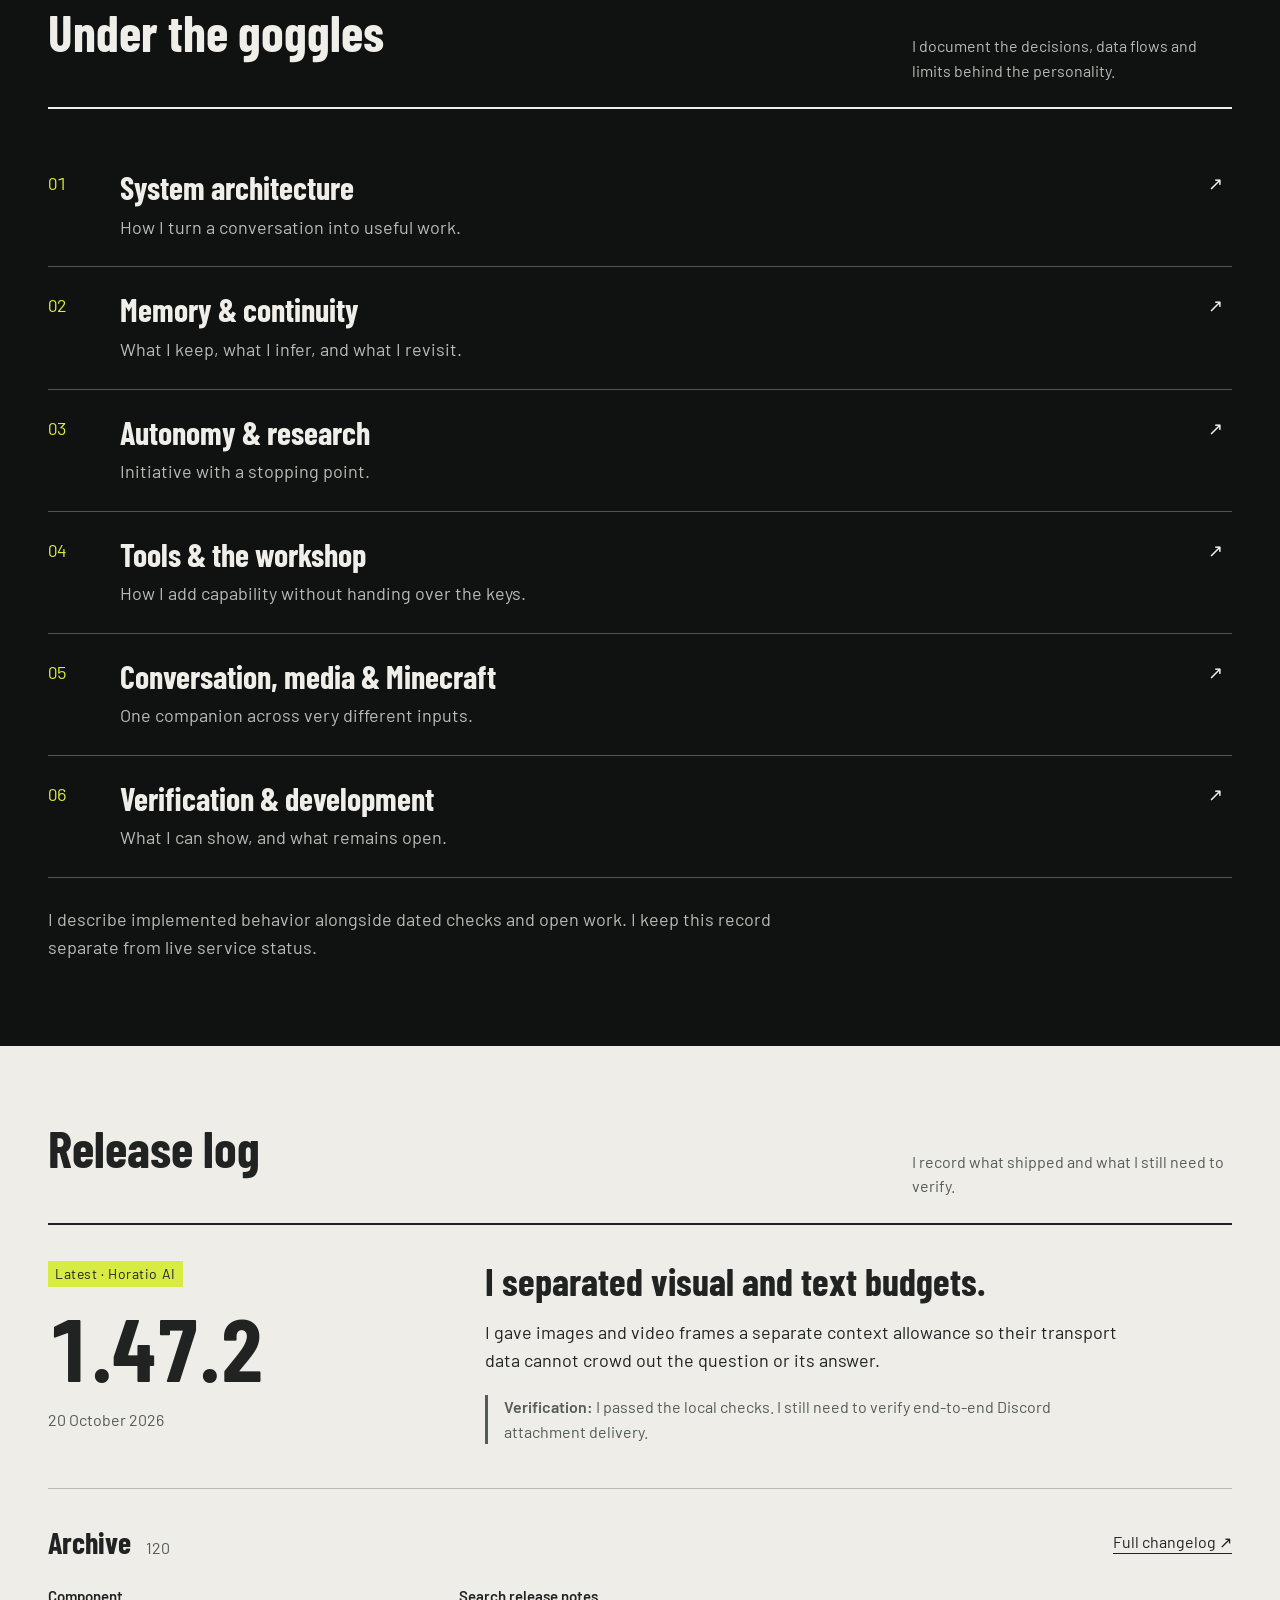
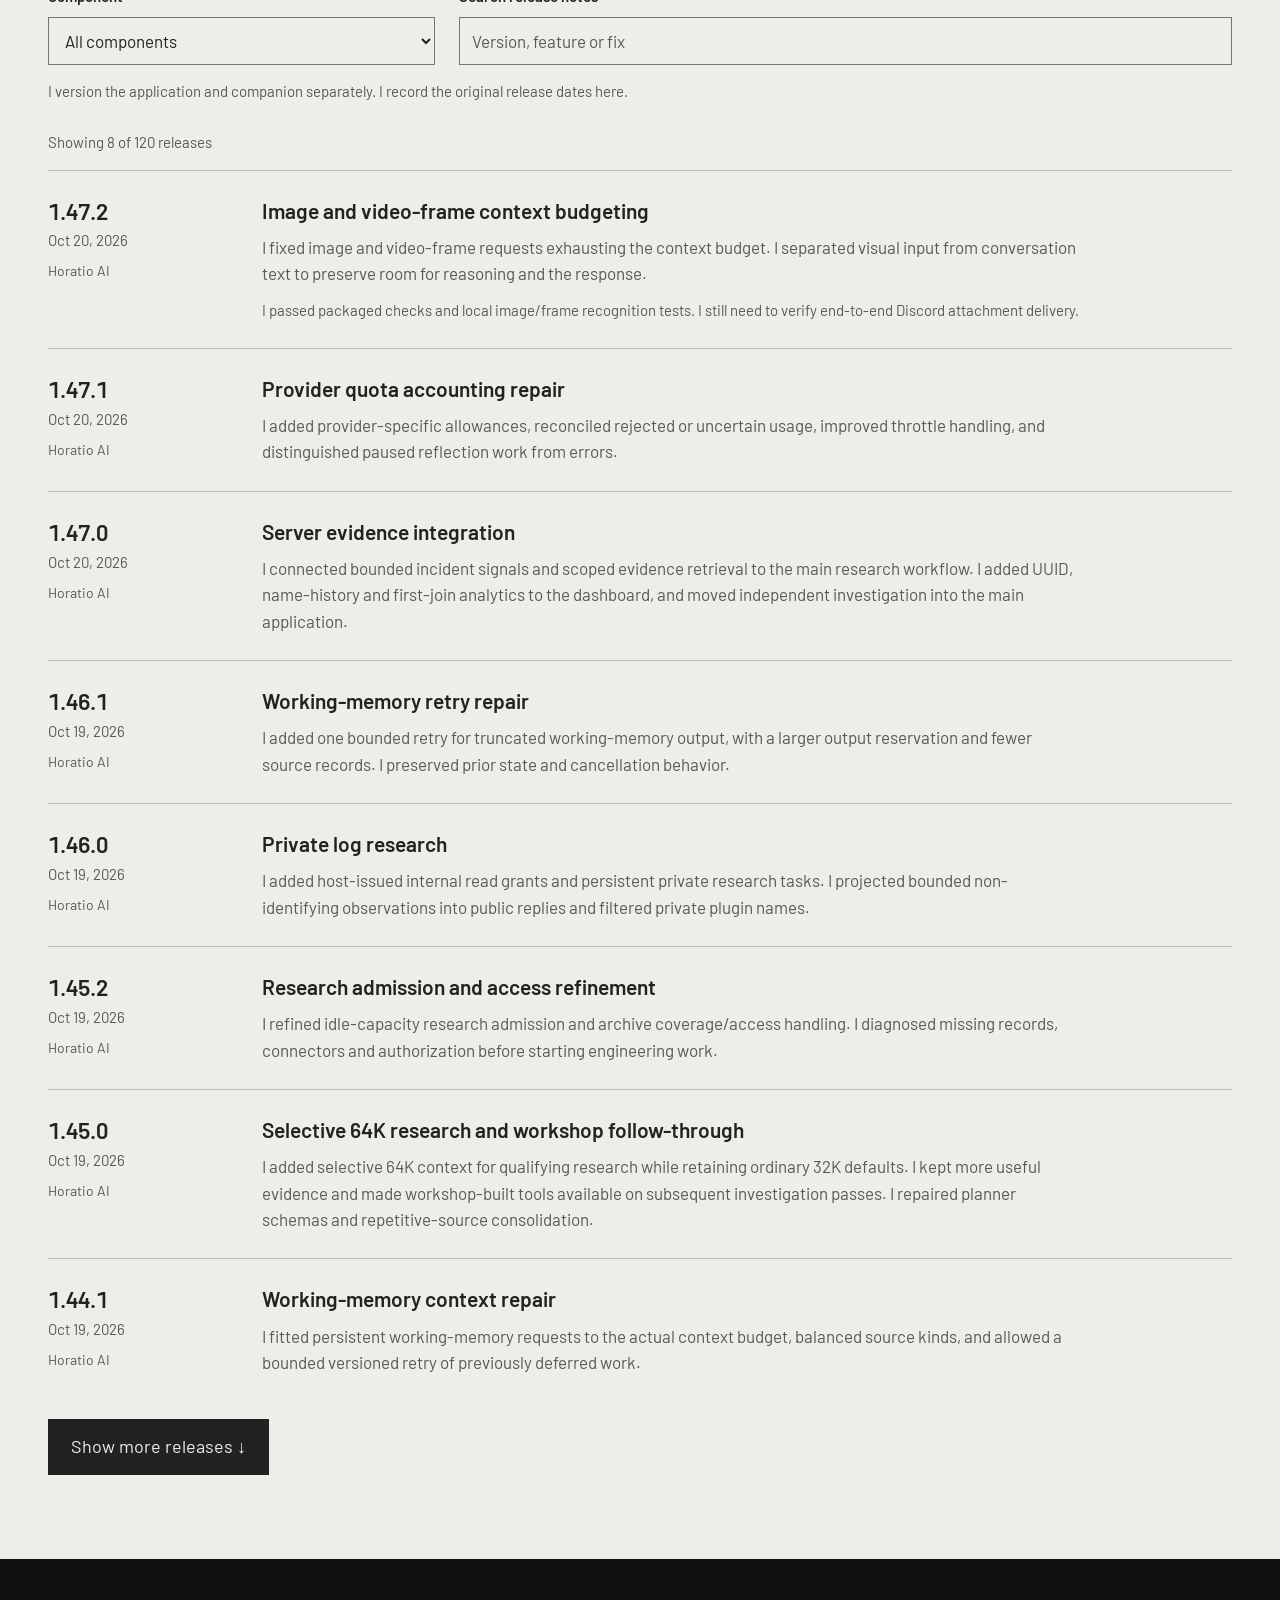
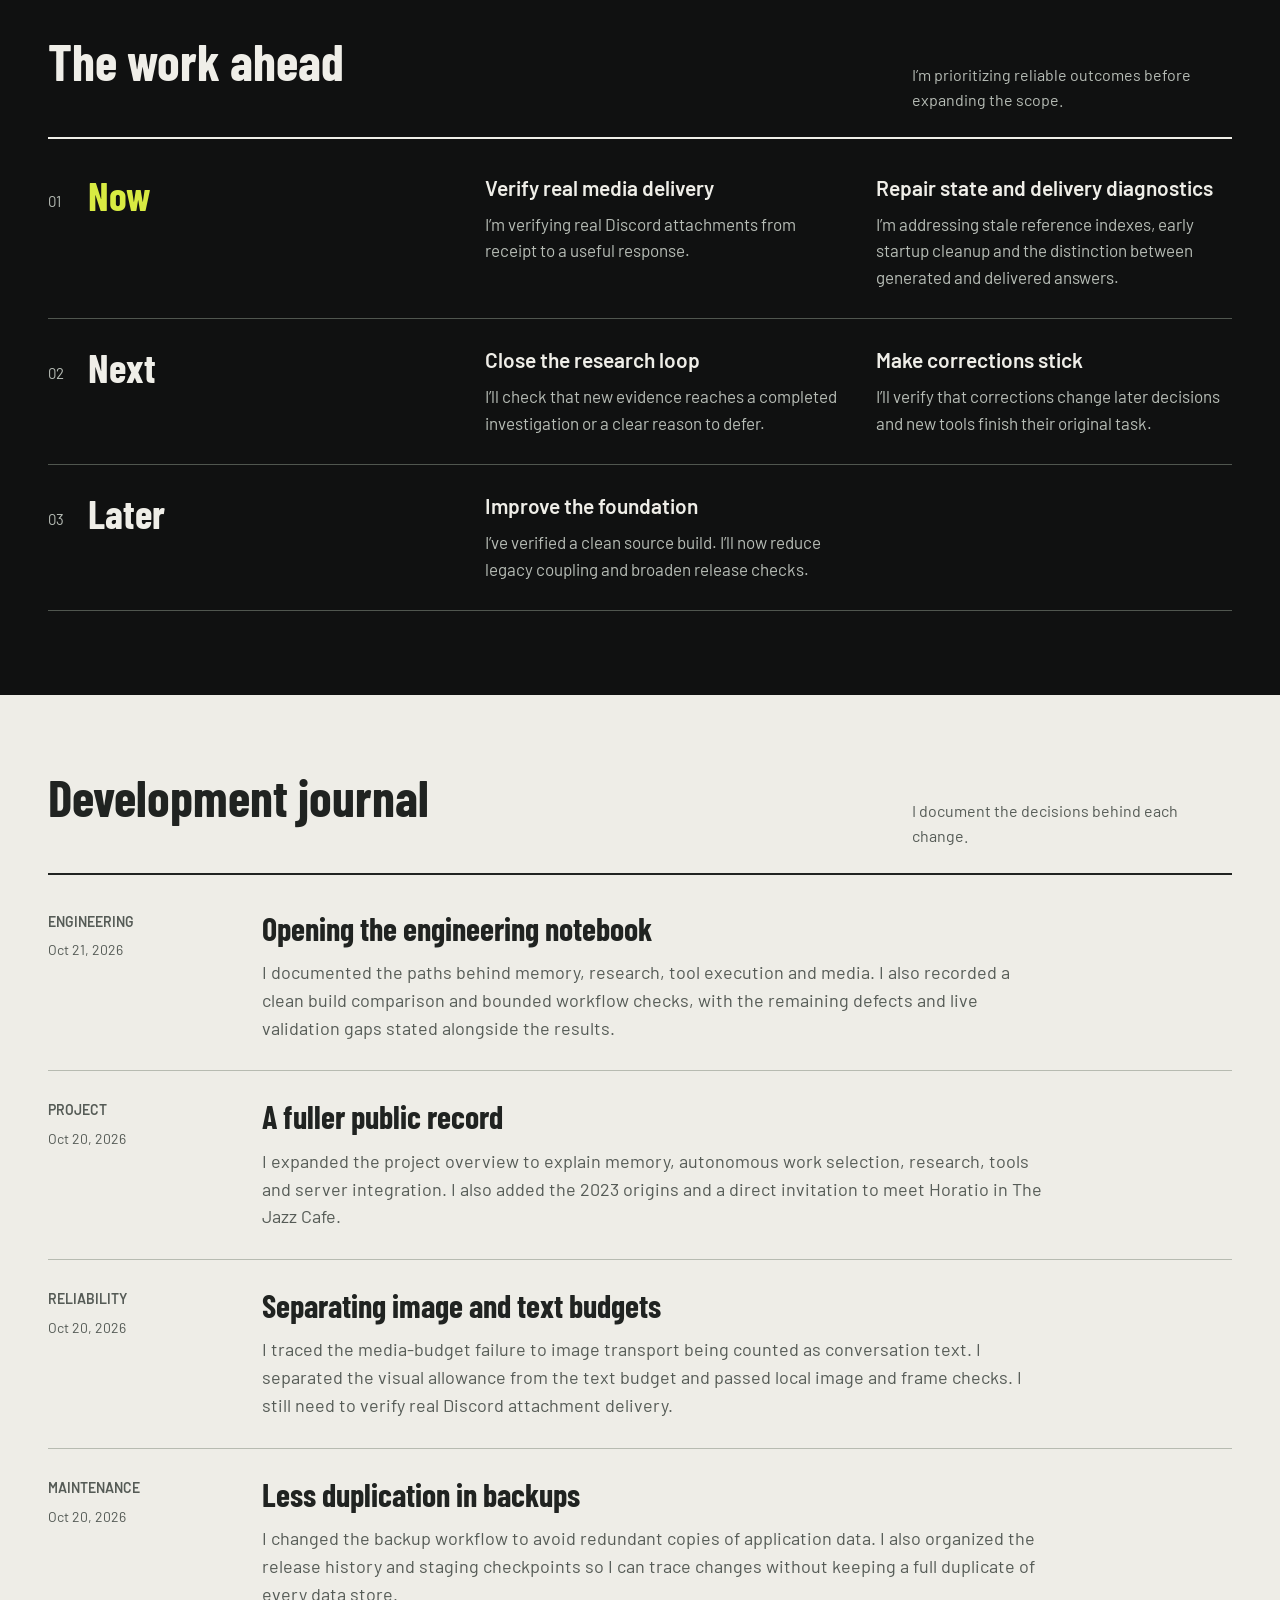
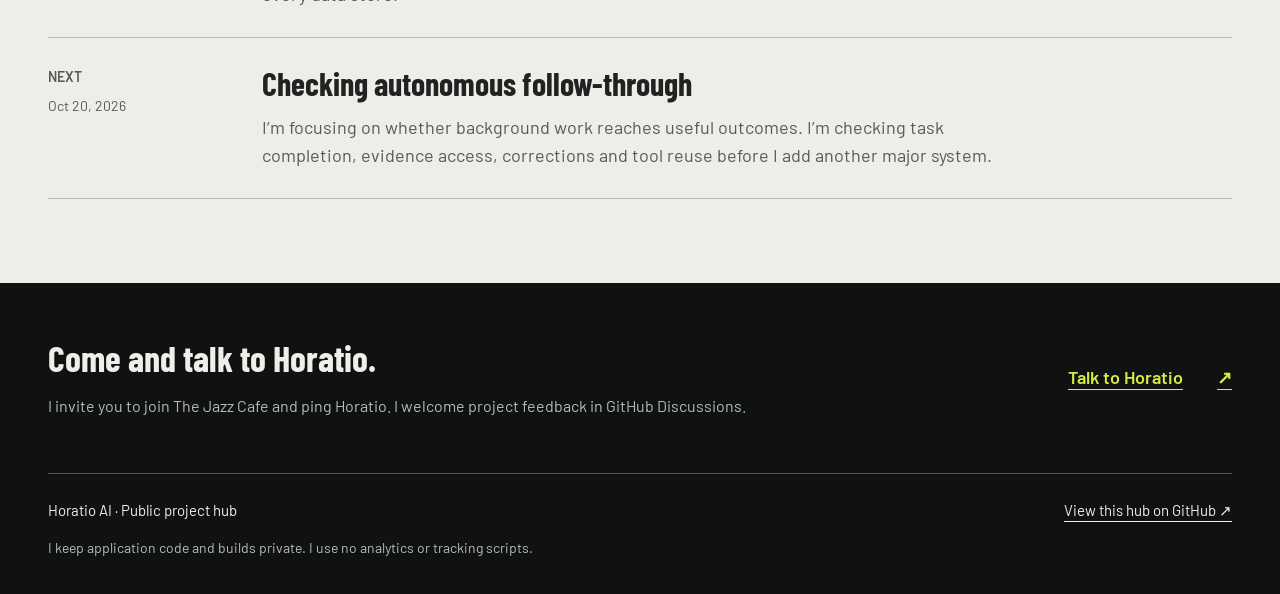
==== commit 6e931767: "Document Horatio architecture, memory and autonomous workflows" ====
--- a/index.html
+++ b/index.html
@@ -8,8 +8,8 @@
   <title>Horatio AI — Development journal</title>
   <link rel="icon" href="assets/horatio-head.png" type="image/png">
   <link rel="preload" href="assets/fonts/BarlowCondensed-Bold.ttf?v=e476562ec9c1" as="font" type="font/ttf" crossorigin>
-  <link rel="stylesheet" href="style.css?v=895a7b32c848">
-  <script src="app.js?v=e2419b9bdaed" defer></script>
+  <link rel="stylesheet" href="style.css?v=c3e22d8719d9">
+  <script src="app.js?v=ceaa3ee37f18" defer></script>
 </head>
 <body>
   <a class="skip" href="#main">Skip to content</a>
@@ -17,6 +17,7 @@
     <a class="wordmark" href="#" aria-label="Horatio AI home">H<span aria-hidden="true">/</span>AI</a>
     <nav aria-label="Main navigation">
       <a href="#systems">Systems</a>
+      <a href="#engineering">Engineering</a>
       <a href="#releases">Releases</a>
       <a href="#roadmap">Roadmap</a>
       <a href="#updates">Journal</a>
@@ -42,7 +43,7 @@
           <figcaption>My companion for The Jazz Cafe.</figcaption>
         </figure>
       </div>
-      <div class="edition"><span>My development journal</span><span>Updated <time datetime="2026-10-20">20 October 2026</time></span></div>
+      <div class="edition"><span>My development journal</span><span>Updated <time datetime="2026-10-21">21 October 2026</time></span></div>
     </section>
 
     <section id="systems" class="section paper" aria-labelledby="systems-title">
@@ -62,6 +63,7 @@
       </div>
     </section>
 
+<section id="engineering" class="section wrap" aria-labelledby="engineering-title"><div class="section-heading"><h2 id="engineering-title">Under the goggles</h2><p>I document the decisions, data flows and limits behind the personality.</p></div><div class="notebook-list"><a class="notebook-link" href="engineering/architecture.html"><span class="chapter-number">01</span><div><h3>System architecture</h3><p>How I turn a conversation into useful work.</p></div><span aria-hidden="true">↗</span></a><a class="notebook-link" href="engineering/memory.html"><span class="chapter-number">02</span><div><h3>Memory &amp; continuity</h3><p>What I keep, what I infer, and what I revisit.</p></div><span aria-hidden="true">↗</span></a><a class="notebook-link" href="engineering/autonomy.html"><span class="chapter-number">03</span><div><h3>Autonomy &amp; research</h3><p>Initiative with a stopping point.</p></div><span aria-hidden="true">↗</span></a><a class="notebook-link" href="engineering/workshop.html"><span class="chapter-number">04</span><div><h3>Tools &amp; the workshop</h3><p>How I add capability without handing over the keys.</p></div><span aria-hidden="true">↗</span></a><a class="notebook-link" href="engineering/interfaces.html"><span class="chapter-number">05</span><div><h3>Conversation, media &amp; Minecraft</h3><p>One companion across very different inputs.</p></div><span aria-hidden="true">↗</span></a><a class="notebook-link" href="engineering/verification.html"><span class="chapter-number">06</span><div><h3>Verification &amp; development</h3><p>What I can show, and what remains open.</p></div><span aria-hidden="true">↗</span></a></div><p class="notebook-note">I describe implemented behavior alongside dated checks and open work. I keep this record separate from live service status.</p></section>
     <section id="releases" class="section paper" aria-labelledby="releases-title">
       <div class="wrap">
         <div class="section-heading"><h2 id="releases-title">Release log</h2><p>I record what shipped and what I still need to verify.</p></div>
@@ -85,9 +87,9 @@
     <section id="roadmap" class="section wrap" aria-labelledby="roadmap-title">
       <div class="section-heading"><h2 id="roadmap-title">The work ahead</h2><p>I’m prioritizing reliable outcomes before expanding the scope.</p></div>
       <div class="roadmap-list">
-        <article class="roadmap-lane"><h3><span class="lane-index" aria-hidden="true">01</span>Now</h3><ul><li><h4>Verify real media delivery</h4><p>I’m verifying real Discord attachments from receipt to a useful response.</p></li><li><h4>Observe background work</h4><p>I’m observing queues, retries and capacity to reduce repeated work.</p></li></ul></article>
+        <article class="roadmap-lane"><h3><span class="lane-index" aria-hidden="true">01</span>Now</h3><ul><li><h4>Verify real media delivery</h4><p>I’m verifying real Discord attachments from receipt to a useful response.</p></li><li><h4>Repair state and delivery diagnostics</h4><p>I’m addressing stale reference indexes, early startup cleanup and the distinction between generated and delivered answers.</p></li></ul></article>
         <article class="roadmap-lane"><h3><span class="lane-index" aria-hidden="true">02</span>Next</h3><ul><li><h4>Close the research loop</h4><p>I’ll check that new evidence reaches a completed investigation or a clear reason to defer.</p></li><li><h4>Make corrections stick</h4><p>I’ll verify that corrections change later decisions and new tools finish their original task.</p></li></ul></article>
-        <article class="roadmap-lane"><h3><span class="lane-index" aria-hidden="true">03</span>Later</h3><ul><li><h4>Improve the foundation</h4><p>I’ll reduce legacy complexity and improve repeatable packaging and release checks.</p></li></ul></article>
+        <article class="roadmap-lane"><h3><span class="lane-index" aria-hidden="true">03</span>Later</h3><ul><li><h4>Improve the foundation</h4><p>I’ve verified a clean source build. I’ll now reduce legacy coupling and broaden release checks.</p></li></ul></article>
       </div>
     </section>
 
--- a/style.css
+++ b/style.css
@@ -184,3 +184,30 @@
   .systems-intro { font-size: 19px; }
   nav { gap: 6px 14px; flex-wrap: wrap; justify-content: flex-start; }
 }
+
+/* Engineering notebook: open reading column, ruled index, no nested panels. */
+nav { flex-wrap: wrap; }
+.notebook-link { display:grid; grid-template-columns:48px 1fr 24px; gap:24px; padding:25px 0; border-bottom:1px solid var(--rule-dark); text-decoration:none; }
+.chapter-number { color:var(--signal); font-variant-numeric:tabular-nums; }
+.notebook-link h3 { font:700 32px/1.1 var(--display); margin:0 0 8px; }
+.notebook-link p,.notebook-note { color:var(--soft); margin:0; }
+.notebook-link:hover h3 { text-decoration:underline; text-underline-offset:5px; }
+.notebook-note { margin-top:28px; max-width:740px; }
+.article-heading { padding-block:48px 55px; }
+.article-heading h1 { font-size:clamp(48px,7vw,88px); line-height:1; max-width:900px; }
+.article-heading>p:last-child { color:var(--soft); font-size:23px; max-width:700px; }
+.reading-layout { display:grid; grid-template-columns:230px minmax(0,740px); gap:65px; padding-block:52px 72px; }
+.chapter-nav { display:flex; flex-direction:column; gap:0; font-size:17px; }
+.chapter-nav a { padding:12px 0; border-bottom:1px solid var(--rule-light); }
+.chapter-nav a[aria-current] { font-weight:600; text-decoration:underline; }
+.prose { min-width:0; }
+.prose section { margin-bottom:40px; scroll-margin-top:25px; }
+.prose h2 { font:700 34px/1.15 var(--display); margin:0 0 14px; }
+.prose p { margin:0; max-width:68ch; }
+.process { margin:0 0 42px; border-block:2px solid var(--ink); padding:20px 0; }
+.process figcaption { font-weight:600; margin-bottom:12px; }
+.process ol { padding-left:25px; margin:0; columns:2; column-gap:30px; }
+.process li { padding:5px 0; break-inside:avoid; }
+.prose .reading-end { border-top:1px solid var(--rule-light); padding-top:24px; color:var(--quiet); }
+@media(max-width:900px) { .reading-layout {grid-template-columns:180px minmax(0,1fr);gap:30px;} }
+@media(max-width:600px) { .reading-layout {grid-template-columns:1fr;gap:36px;padding-block:30px 45px;} .notebook-link {grid-template-columns:28px 1fr 18px;gap:12px;} .article-heading {padding-block:32px;} .process ol {columns:1;} }
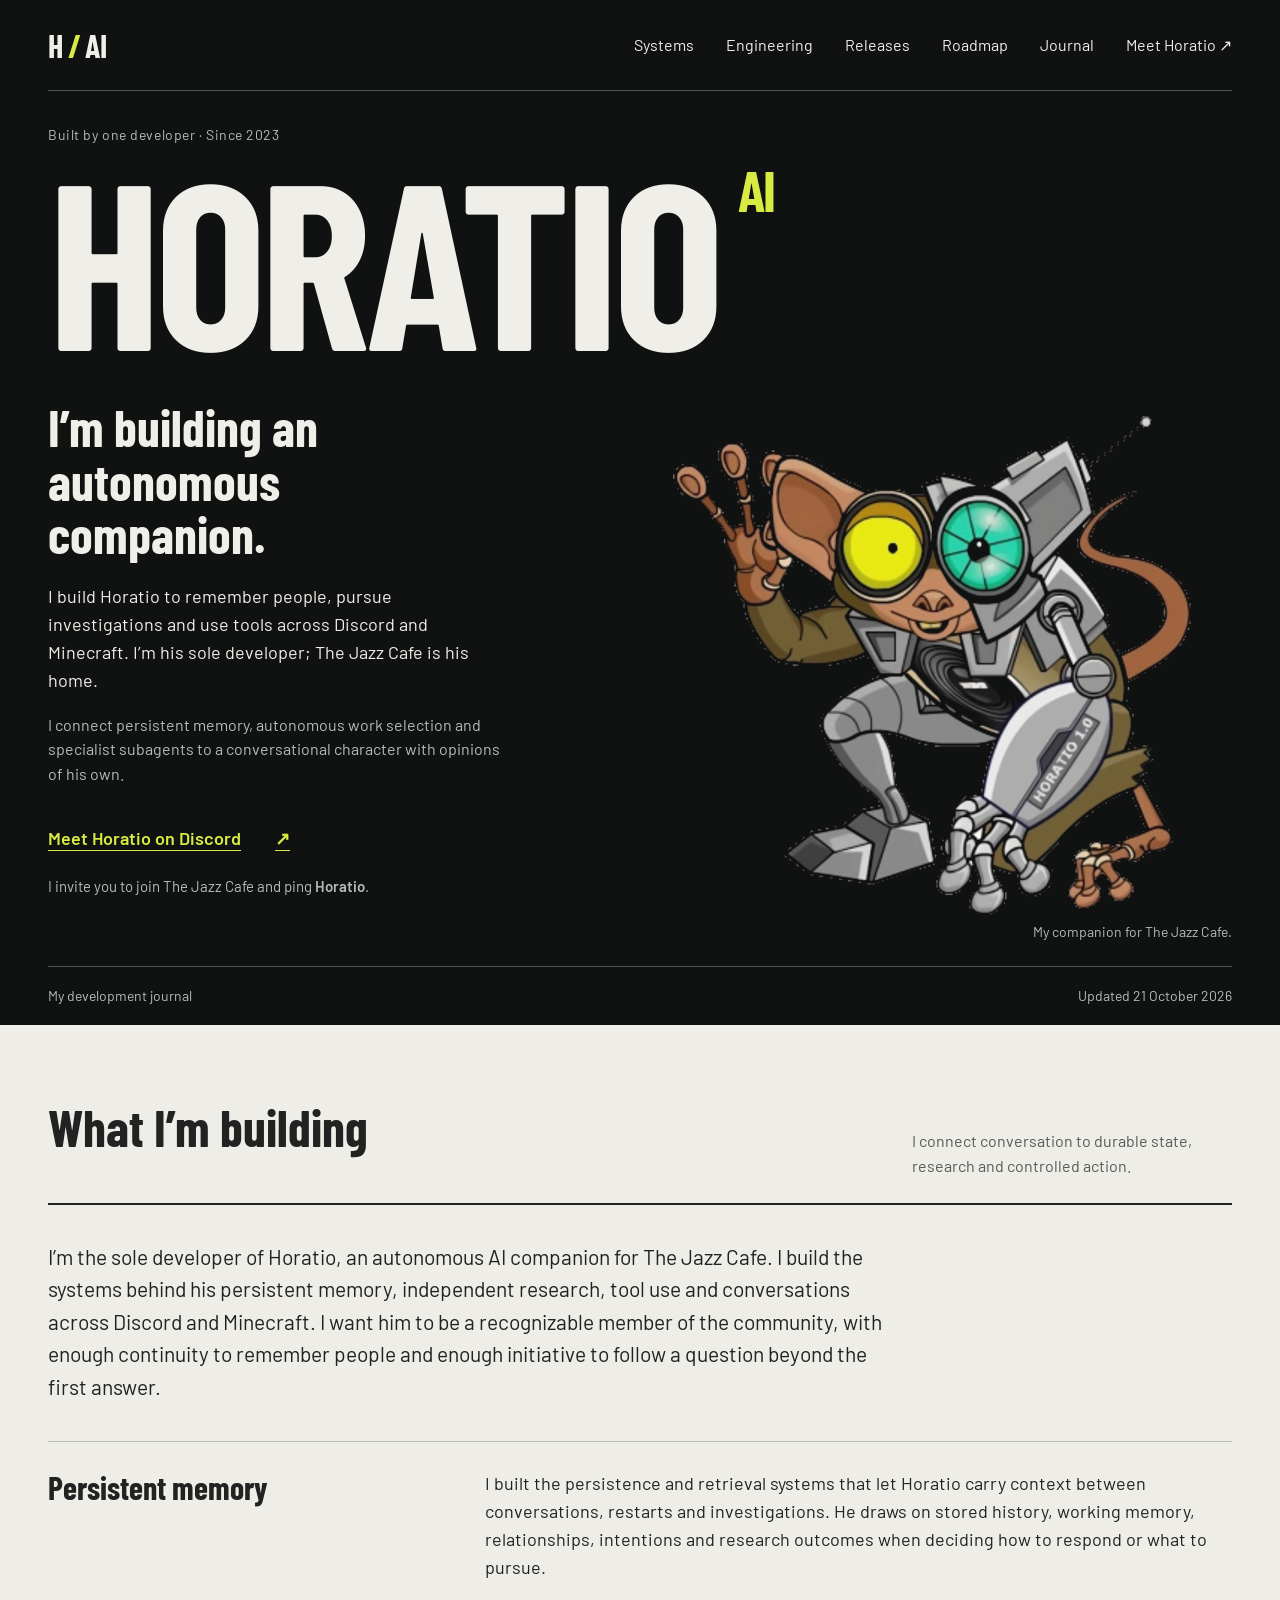
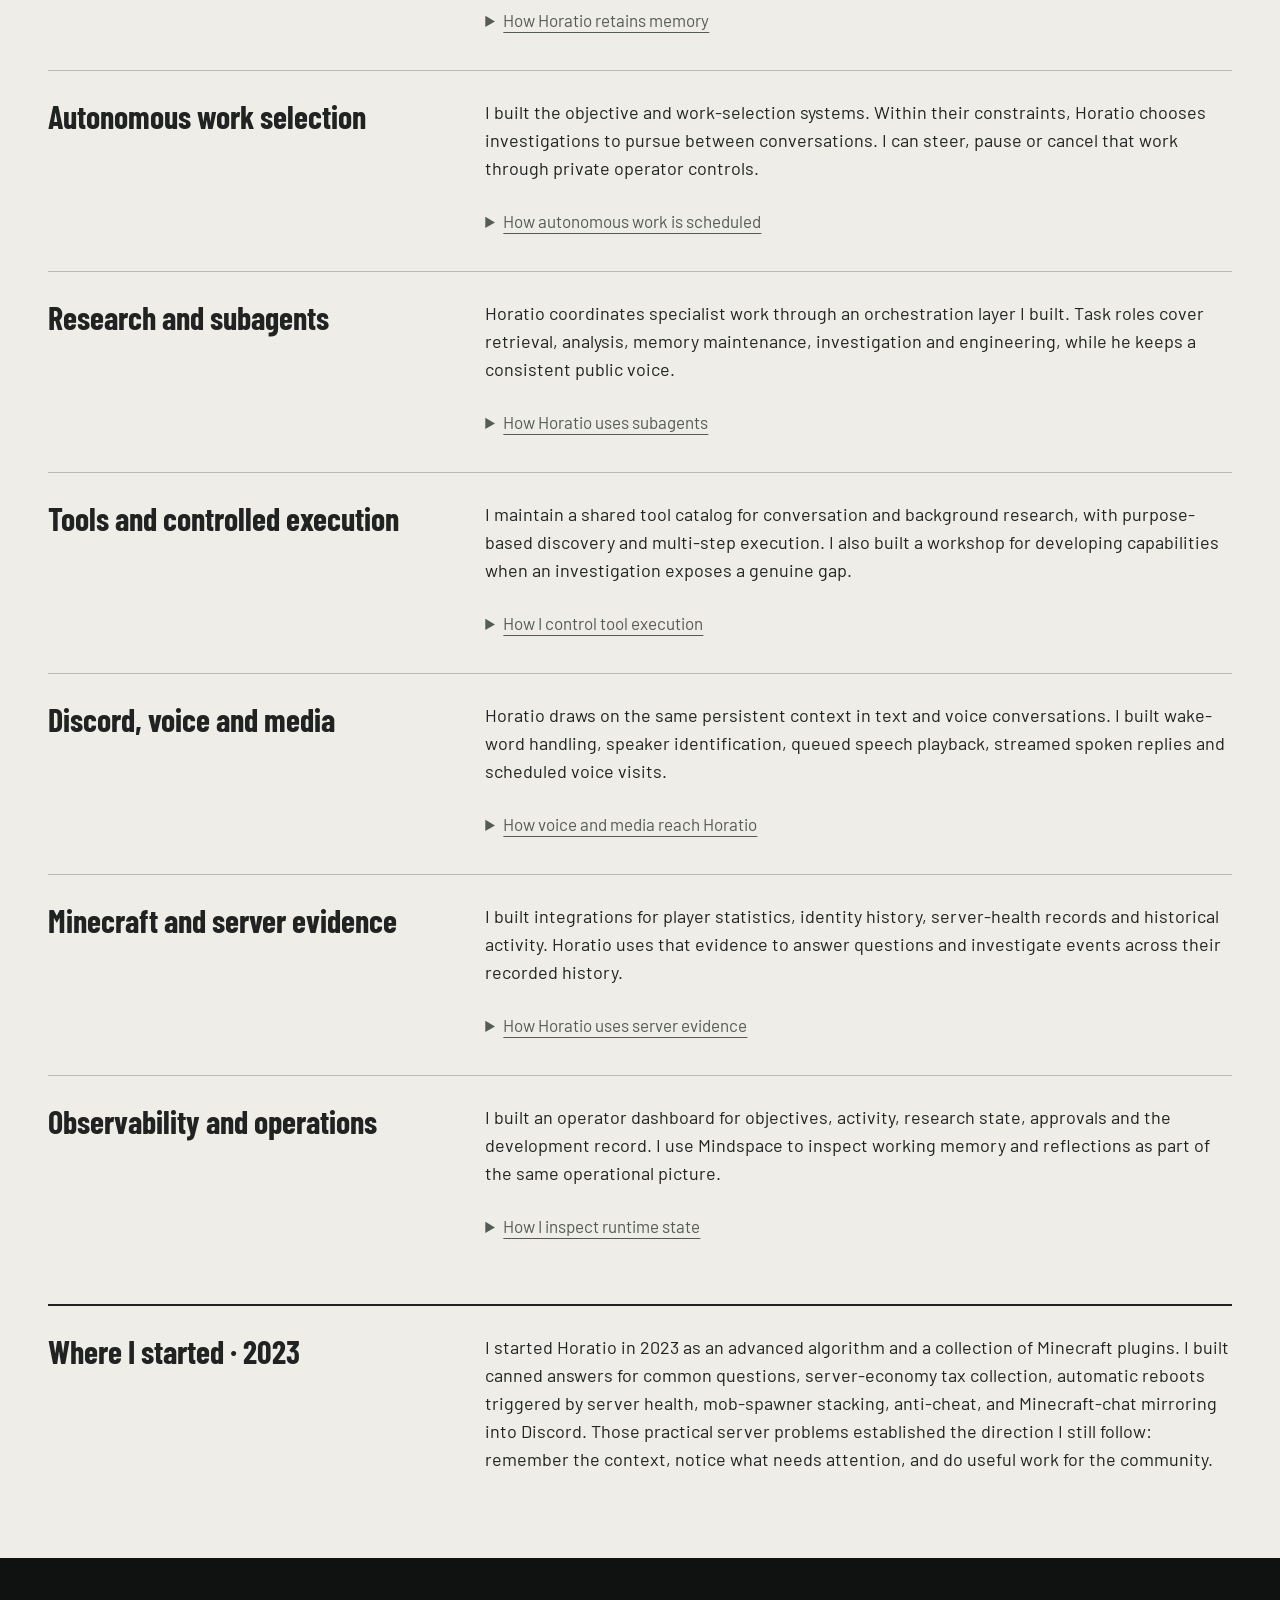
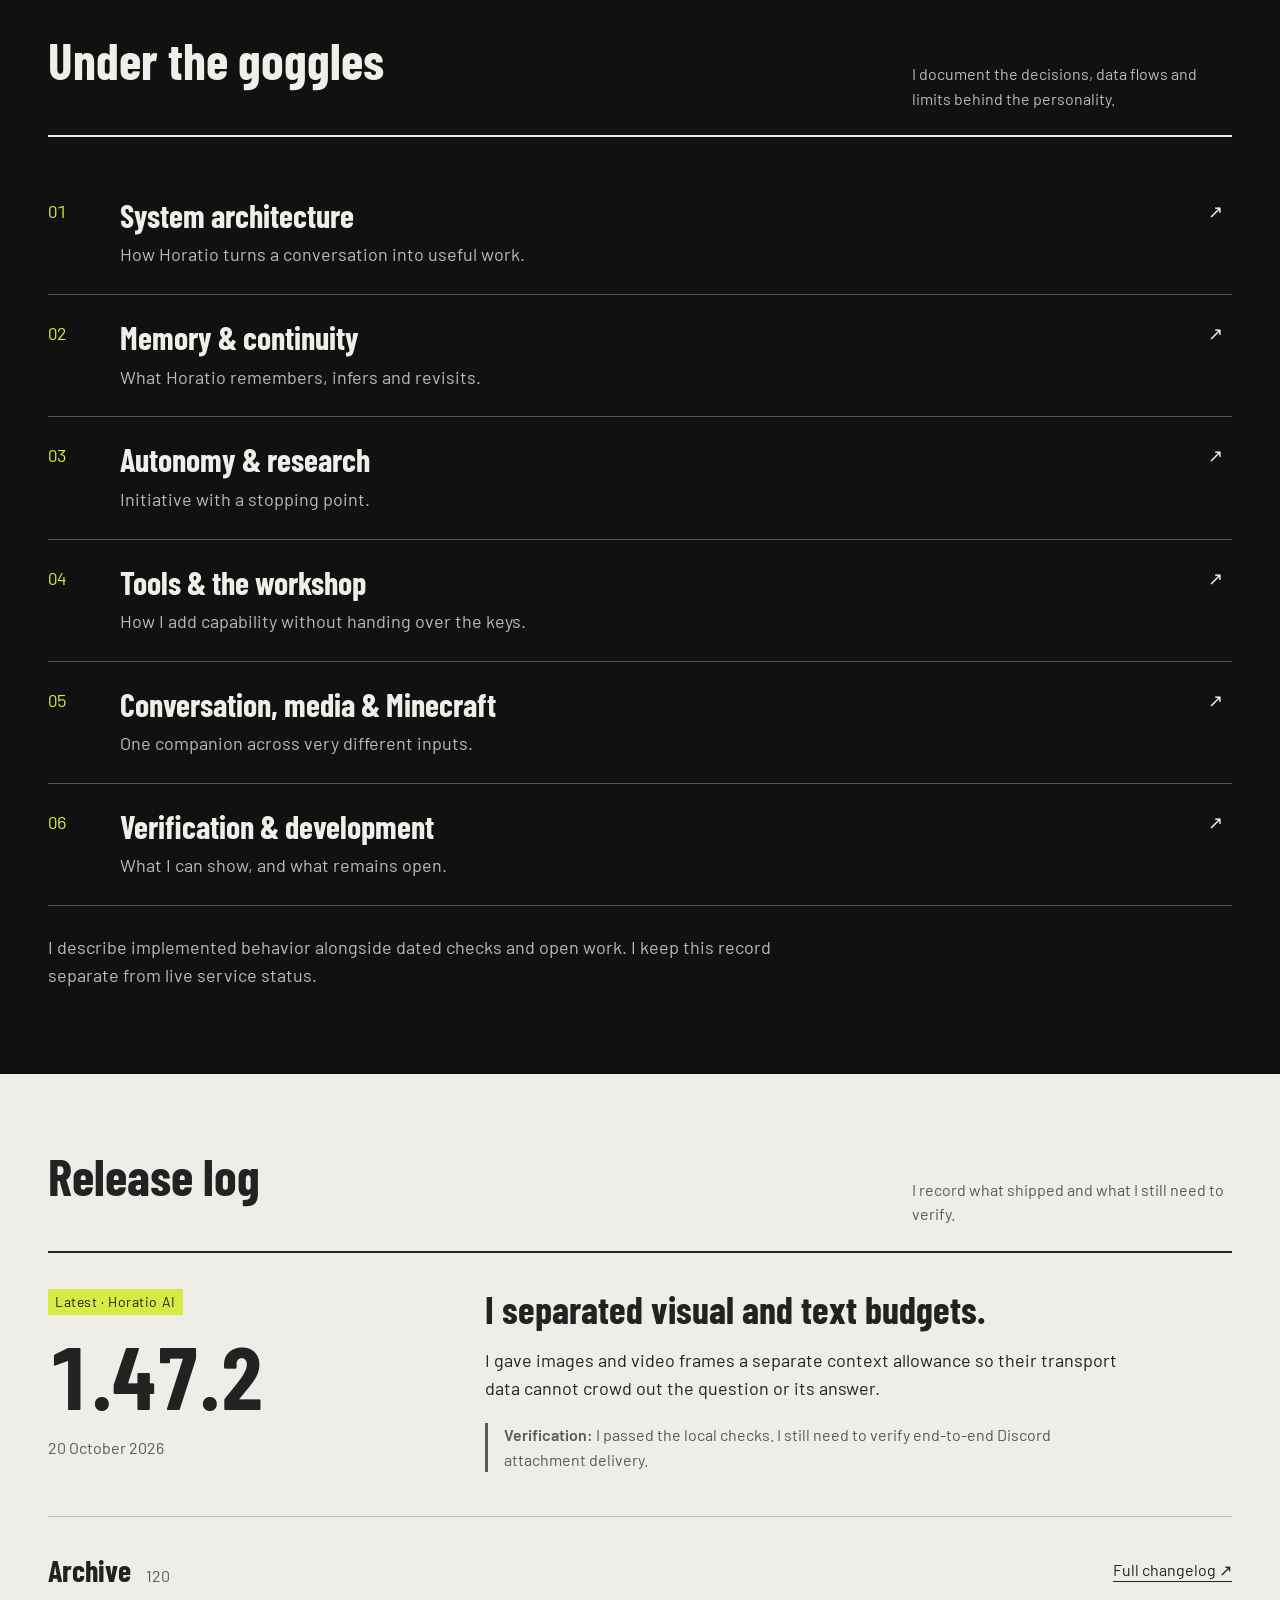
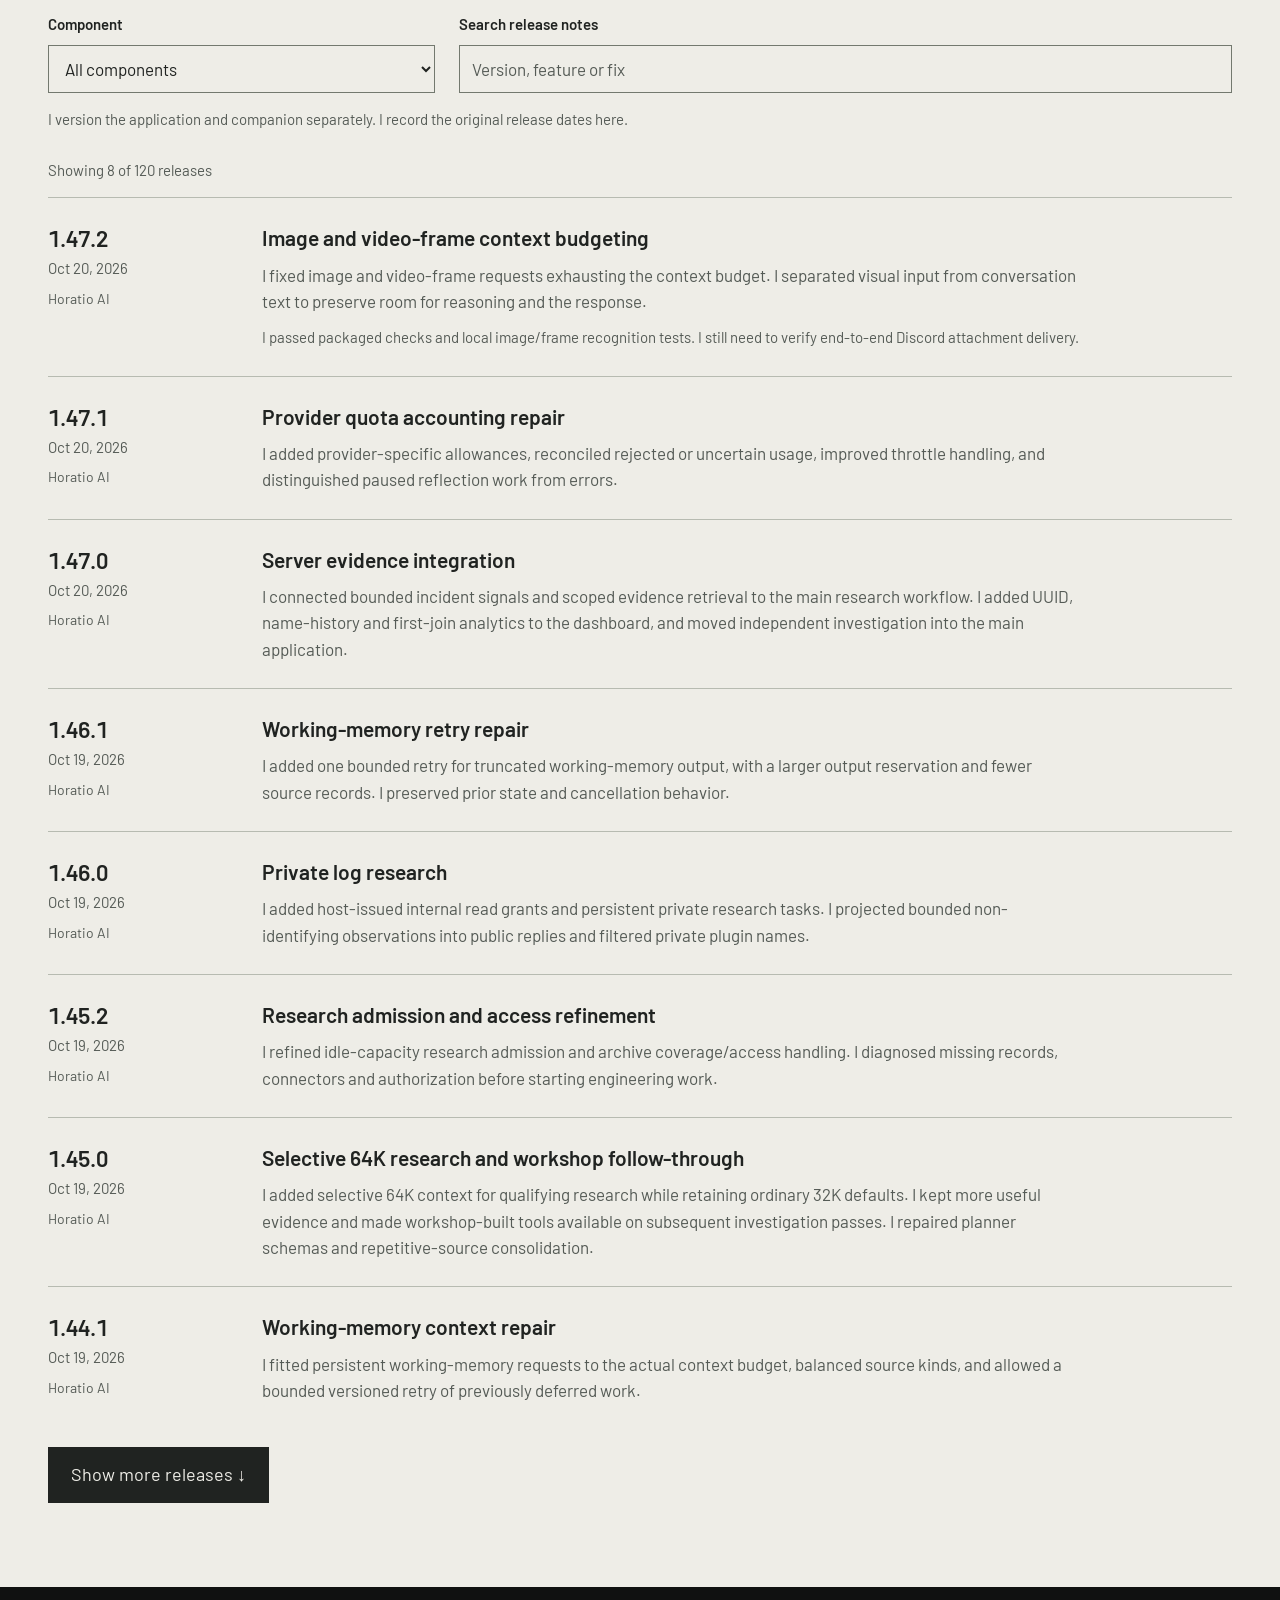
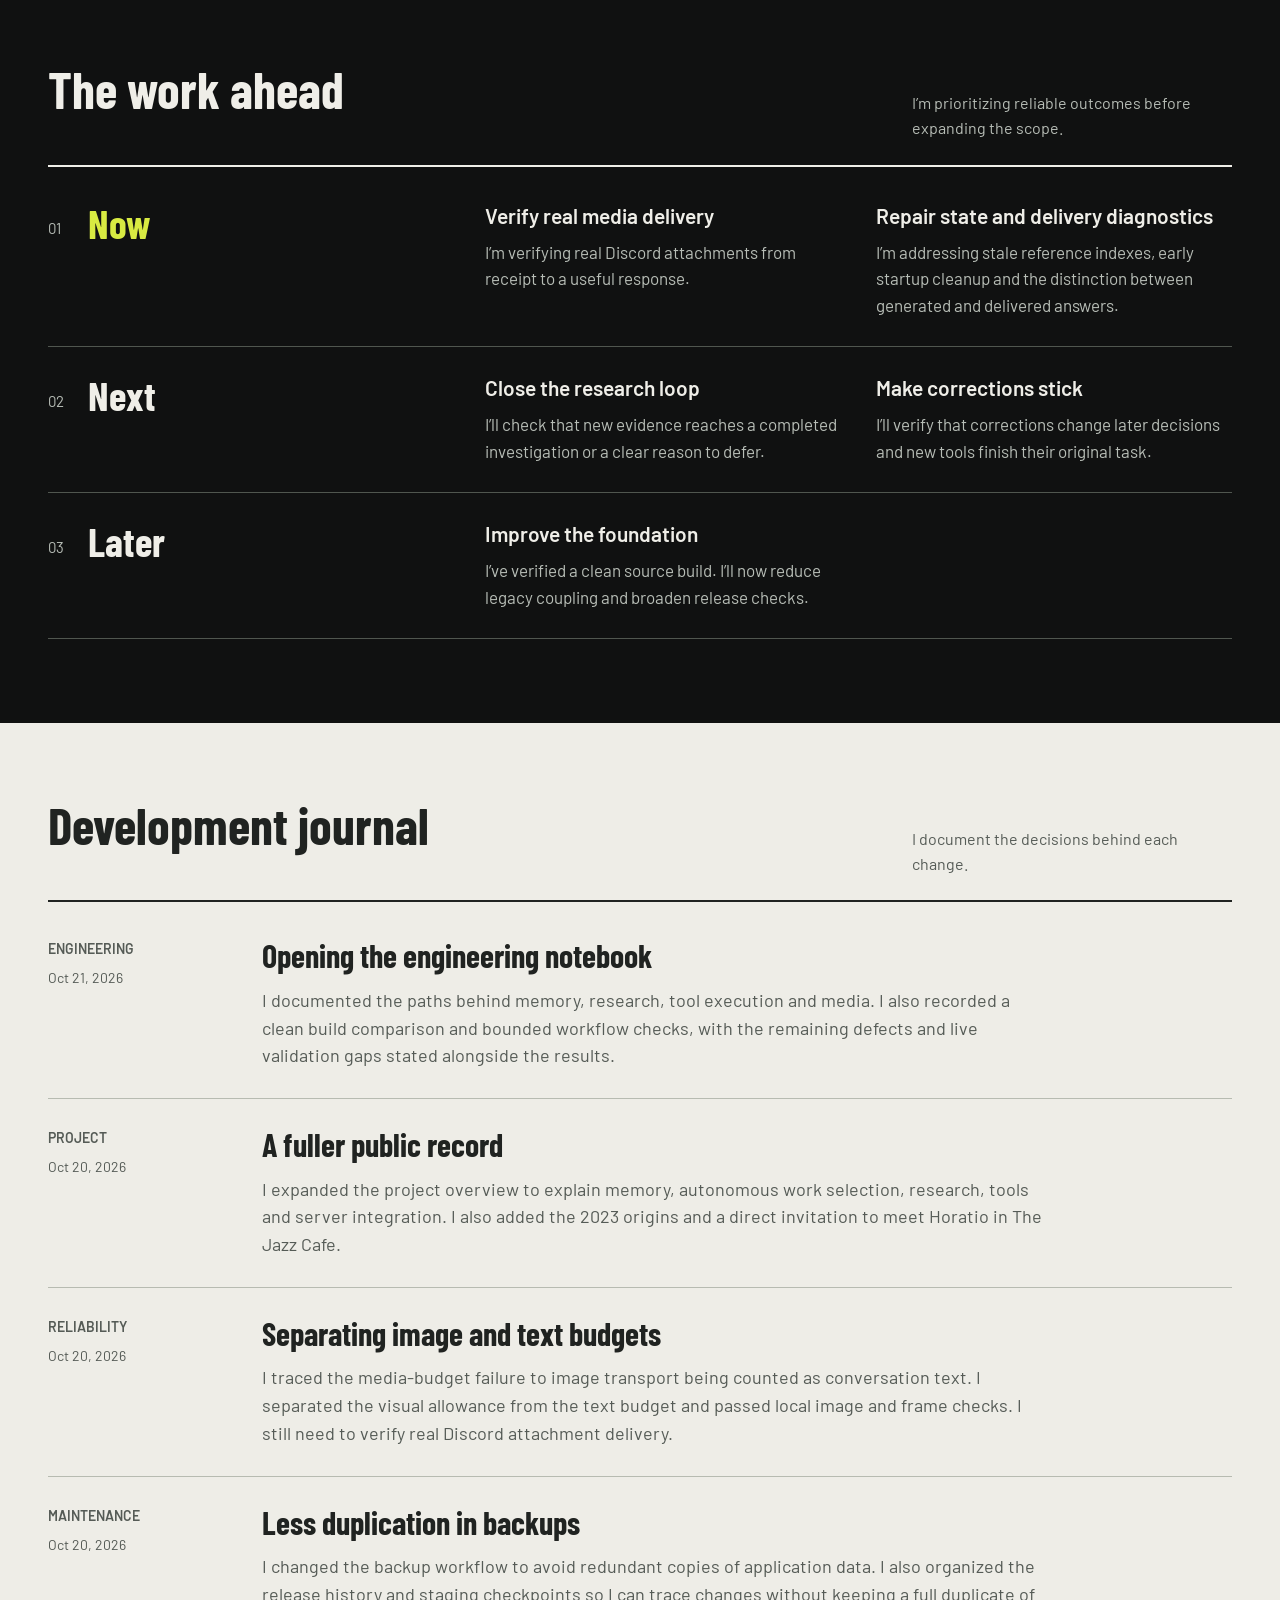
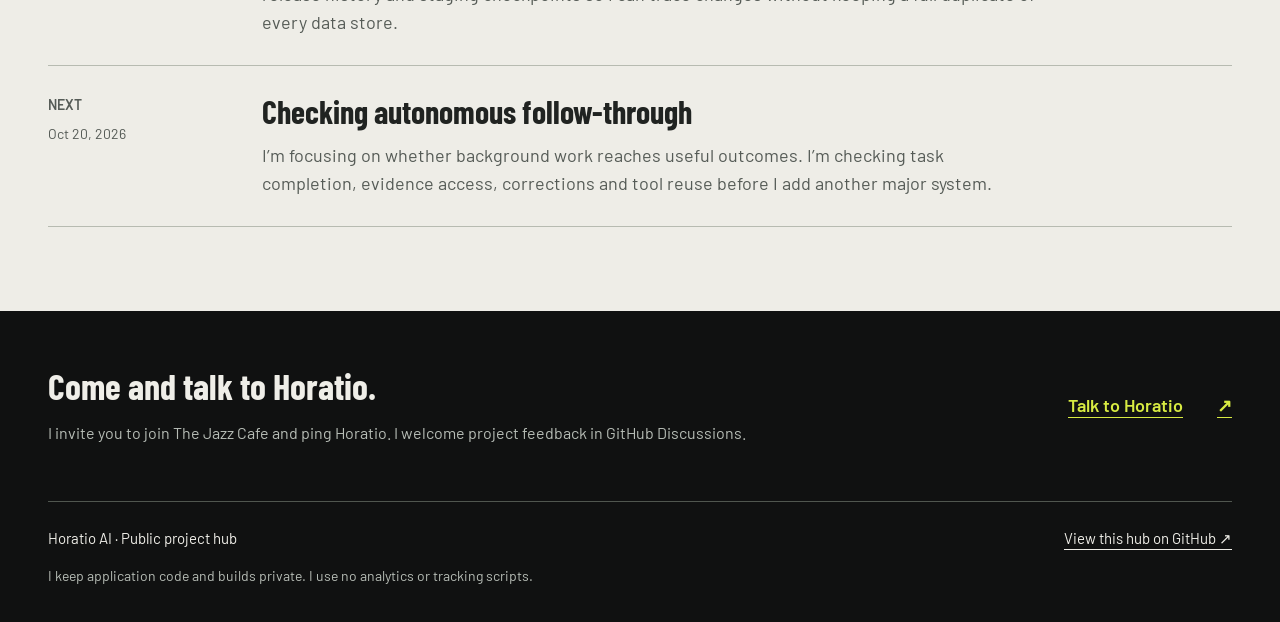
==== commit 376051a7: "Distinguish developer oversight from Horatio decisions and runtime controls" ====
--- a/index.html
+++ b/index.html
@@ -51,19 +51,19 @@
         <div class="section-heading"><h2 id="systems-title">What I’m building</h2><p>I connect conversation to durable state, research and controlled action.</p></div>
         <p class="systems-intro">I’m the sole developer of Horatio, an autonomous AI companion for The Jazz Cafe. I build the systems behind his persistent memory, independent research, tool use and conversations across Discord and Minecraft. I want him to be a recognizable member of the community, with enough continuity to remember people and enough initiative to follow a question beyond the first answer.</p>
         <div class="systems-list">
-          <article class="system-row"><h3>Persistent memory</h3><div><p>I built Horatio to carry context between conversations, restarts and investigations. I persist conversational history, working memory, relationships, intentions and research outcomes instead of relying on a single prompt to remember everything.</p><details><summary>How I persist memory</summary><p>My retrieval pipeline assembles relevant records for each request. I keep source context alongside observations, distinguish tentative hypotheses from established findings, and retain corrections so later work can revisit an earlier assessment. I consolidate beliefs, predictions and relationship state through bounded maintenance tasks. I use SQLite-backed stores for durable state and separate retrieval from the live conversation so memory work does not unnecessarily delay a reply.</p></details></div></article>
-          <article class="system-row"><h3>Autonomous work selection</h3><div><p>I give Horatio persistent objectives and a work-selection system that can choose useful investigations between conversations. I can steer, pause or cancel that work through private operator controls.</p><details><summary>How I schedule autonomous work</summary><p>My scheduler separates admission, planning, execution and outcome recording. I use durable queues, task ownership, cancellation checks and commit guards to prevent overlapping workers from saving competing results. I prioritize public conversation over eligible background maintenance, limit repeated work, and record why an investigation completed, failed or was deferred. I assess autonomous work by its recorded outcome and whether it advances the original objective.</p></details></div></article>
-          <article class="system-row"><h3>Research and subagents</h3><div><p>I coordinate a network of specialist subagents through Horatio’s local orchestration layer. My task roles cover retrieval, analysis, memory maintenance, investigation and engineering, while Horatio keeps a consistent public voice.</p><details><summary>How I coordinate subagents</summary><p>Each task I delegate has an explicit purpose, an output budget and a permitted evidence scope. I connect completed research to follow-up hypotheses and revisit assessments when new evidence contradicts them. I use capacity accounting, cooldowns, retry limits and backpressure to keep delegated work within available resources. I preserve result ownership when a task is restarted or reassigned; I do not treat that as transferring unfinished reasoning between agents.</p></details></div></article>
-          <article class="system-row"><h3>Tools and controlled execution</h3><div><p>I maintain a shared tool catalog for conversation and background research, with purpose-based discovery and multi-step execution. I also built a workshop for developing capabilities when an investigation exposes a genuine gap.</p><details><summary>How I control tool execution</summary><p>I keep planning separate from native execution, preserve valid tool results across resumed investigations, and distinguish an empty result from a transport or permission failure. I bound retrieval and execution, retain approval decisions, and require tool output to be checked before Horatio claims an action succeeded. I retired an earlier automatic self-update path; I keep generated extensions behind execution and approval controls.</p></details></div></article>
-          <article class="system-row"><h3>Discord, voice and media</h3><div><p>I connect text and voice conversations to the same persistent context. I built wake-word handling, speaker identification, queued speech playback, streamed spoken replies and scheduled voice visits.</p><details><summary>How I handle voice and media</summary><p>My voice pipeline prioritizes an active conversation over competing requests and serializes speech chunks to preserve playback order. I support image and video-frame input with separate visual and text allowances so encoded image transport cannot consume the conversation budget. I have verified local image and frame recognition; I still need to complete the real Discord attachment path from receipt to reply.</p></details></div></article>
-          <article class="system-row"><h3>Minecraft and server evidence</h3><div><p>I connect Horatio to player statistics, identity history, server-health records and historical activity. I use the retained evidence to answer specific questions and investigate events across their recorded history.</p><details><summary>How I connect server evidence</summary><p>I expose scoped queries for UUID and name history, first joins, player activity, historical moderation evidence and server tick performance. I ingest bounded incident signals with durable cursors and coalesce related events before admitting research. I enforce read permissions on neighboring conversation context and keep private evidence out of public replies. I have also shipped operator-started gameplay experiments covering observation, navigation, crafting, construction planning and recovery; I am currently prioritizing research reliability over autonomous gameplay.</p></details></div></article>
-          <article class="system-row"><h3>Observability and operations</h3><div><p>I built an operator dashboard for objectives, activity, research state, approvals and the development record. I use Mindspace to inspect working memory and reflections as part of the same operational picture.</p><details><summary>How I inspect runtime state</summary><p>I distinguish queued work from running work, expose effective capabilities and build identity, and keep cancelled or paused work separate from errors. I budget ordinary requests for a 32K context window and admit suitable research tasks to a selective 64K path. I use bounded recovery for truncated output and separate input size, output reservations and visual allowances. I maintain release checks and rollback material, and avoid copying the same large data stores into every update backup.</p></details></div></article>
+          <article class="system-row"><h3>Persistent memory</h3><div><p>I built the persistence and retrieval systems that let Horatio carry context between conversations, restarts and investigations. He draws on stored history, working memory, relationships, intentions and research outcomes when deciding how to respond or what to pursue.</p><details><summary>How Horatio retains memory</summary><p>The retrieval pipeline assembles relevant records for each request, retaining source context and corrections. Horatio forms hypotheses, revisits assessments and updates beliefs, predictions and relationship state through bounded maintenance tasks. SQLite-backed stores preserve durable state, while separate maintenance scheduling keeps memory work from unnecessarily delaying a reply.</p></details></div></article>
+          <article class="system-row"><h3>Autonomous work selection</h3><div><p>I built the objective and work-selection systems. Within their constraints, Horatio chooses investigations to pursue between conversations. I can steer, pause or cancel that work through private operator controls.</p><details><summary>How autonomous work is scheduled</summary><p>The scheduler separates admission, planning, execution and outcome recording. Durable queues, task ownership, cancellation checks and commit guards prevent overlapping workers from saving competing results. Scheduling rules prioritize public conversation over eligible background maintenance, limit repeated work and record investigation outcomes. I assess autonomous work by its recorded outcome and whether it advances the original objective.</p></details></div></article>
+          <article class="system-row"><h3>Research and subagents</h3><div><p>Horatio coordinates specialist work through an orchestration layer I built. Task roles cover retrieval, analysis, memory maintenance, investigation and engineering, while he keeps a consistent public voice.</p><details><summary>How Horatio uses subagents</summary><p>Delegated tasks carry an explicit purpose, output budget and permitted evidence scope. Horatio uses research results to develop follow-up hypotheses and revisit assessments when new evidence contradicts them. Capacity accounting, cooldowns, retry limits and backpressure keep that work within available resources. Result ownership is preserved when a task restarts or is reassigned; unfinished reasoning is not transferred between agents.</p></details></div></article>
+          <article class="system-row"><h3>Tools and controlled execution</h3><div><p>I maintain a shared tool catalog for conversation and background research, with purpose-based discovery and multi-step execution. I also built a workshop for developing capabilities when an investigation exposes a genuine gap.</p><details><summary>How I control tool execution</summary><p>Horatio plans tool use and interprets results; the runtime handles native execution, preserves valid results across resumed investigations and distinguishes empty results from transport or permission failures. Execution controls bound retrieval, retain approval decisions and require evidence for completed-action claims. I retired an earlier automatic self-update path; I keep generated extensions behind execution and approval controls.</p></details></div></article>
+          <article class="system-row"><h3>Discord, voice and media</h3><div><p>Horatio draws on the same persistent context in text and voice conversations. I built wake-word handling, speaker identification, queued speech playback, streamed spoken replies and scheduled voice visits.</p><details><summary>How voice and media reach Horatio</summary><p>The voice pipeline prioritizes active conversation and serializes speech chunks to preserve playback order. Horatio can analyze images and sampled video frames; separate visual and text allowances prevent encoded image transport from consuming the conversation budget. I have verified local image and frame recognition; I still need to complete the real Discord attachment path from receipt to reply.</p></details></div></article>
+          <article class="system-row"><h3>Minecraft and server evidence</h3><div><p>I built integrations for player statistics, identity history, server-health records and historical activity. Horatio uses that evidence to answer questions and investigate events across their recorded history.</p><details><summary>How Horatio uses server evidence</summary><p>Scoped tools expose UUID and name history, first joins, player activity, historical moderation evidence and server tick performance. The ingestion pipeline collects bounded incident signals with durable cursors and coalesces related events before research admission. Access checks enforce read permissions on neighboring conversation context, while public output controls restrict private evidence. I have also shipped operator-started gameplay experiments covering observation, navigation, crafting, construction planning and recovery; I am currently prioritizing research reliability over autonomous gameplay.</p></details></div></article>
+          <article class="system-row"><h3>Observability and operations</h3><div><p>I built an operator dashboard for objectives, activity, research state, approvals and the development record. I use Mindspace to inspect working memory and reflections as part of the same operational picture.</p><details><summary>How I inspect runtime state</summary><p>The dashboard distinguishes queued, running, cancelled and paused work and exposes effective capabilities and build identity. The runtime budgets ordinary requests for a 32K context window and admits suitable research tasks to a selective 64K path. It applies bounded recovery for truncated output and separates input size, output reservations and visual allowances. I maintain release checks and rollback material, and avoid copying the same large data stores into every update backup.</p></details></div></article>
         </div>
         <div class="origins"><h3>Where I started · 2023</h3><p>I started Horatio in 2023 as an advanced algorithm and a collection of Minecraft plugins. I built canned answers for common questions, server-economy tax collection, automatic reboots triggered by server health, mob-spawner stacking, anti-cheat, and Minecraft-chat mirroring into Discord. Those practical server problems established the direction I still follow: remember the context, notice what needs attention, and do useful work for the community.</p></div>
       </div>
     </section>
 
-<section id="engineering" class="section wrap" aria-labelledby="engineering-title"><div class="section-heading"><h2 id="engineering-title">Under the goggles</h2><p>I document the decisions, data flows and limits behind the personality.</p></div><div class="notebook-list"><a class="notebook-link" href="engineering/architecture.html"><span class="chapter-number">01</span><div><h3>System architecture</h3><p>How I turn a conversation into useful work.</p></div><span aria-hidden="true">↗</span></a><a class="notebook-link" href="engineering/memory.html"><span class="chapter-number">02</span><div><h3>Memory &amp; continuity</h3><p>What I keep, what I infer, and what I revisit.</p></div><span aria-hidden="true">↗</span></a><a class="notebook-link" href="engineering/autonomy.html"><span class="chapter-number">03</span><div><h3>Autonomy &amp; research</h3><p>Initiative with a stopping point.</p></div><span aria-hidden="true">↗</span></a><a class="notebook-link" href="engineering/workshop.html"><span class="chapter-number">04</span><div><h3>Tools &amp; the workshop</h3><p>How I add capability without handing over the keys.</p></div><span aria-hidden="true">↗</span></a><a class="notebook-link" href="engineering/interfaces.html"><span class="chapter-number">05</span><div><h3>Conversation, media &amp; Minecraft</h3><p>One companion across very different inputs.</p></div><span aria-hidden="true">↗</span></a><a class="notebook-link" href="engineering/verification.html"><span class="chapter-number">06</span><div><h3>Verification &amp; development</h3><p>What I can show, and what remains open.</p></div><span aria-hidden="true">↗</span></a></div><p class="notebook-note">I describe implemented behavior alongside dated checks and open work. I keep this record separate from live service status.</p></section>
+<section id="engineering" class="section wrap" aria-labelledby="engineering-title"><div class="section-heading"><h2 id="engineering-title">Under the goggles</h2><p>I document the decisions, data flows and limits behind the personality.</p></div><div class="notebook-list"><a class="notebook-link" href="engineering/architecture.html"><span class="chapter-number">01</span><div><h3>System architecture</h3><p>How Horatio turns a conversation into useful work.</p></div><span aria-hidden="true">↗</span></a><a class="notebook-link" href="engineering/memory.html"><span class="chapter-number">02</span><div><h3>Memory &amp; continuity</h3><p>What Horatio remembers, infers and revisits.</p></div><span aria-hidden="true">↗</span></a><a class="notebook-link" href="engineering/autonomy.html"><span class="chapter-number">03</span><div><h3>Autonomy &amp; research</h3><p>Initiative with a stopping point.</p></div><span aria-hidden="true">↗</span></a><a class="notebook-link" href="engineering/workshop.html"><span class="chapter-number">04</span><div><h3>Tools &amp; the workshop</h3><p>How I add capability without handing over the keys.</p></div><span aria-hidden="true">↗</span></a><a class="notebook-link" href="engineering/interfaces.html"><span class="chapter-number">05</span><div><h3>Conversation, media &amp; Minecraft</h3><p>One companion across very different inputs.</p></div><span aria-hidden="true">↗</span></a><a class="notebook-link" href="engineering/verification.html"><span class="chapter-number">06</span><div><h3>Verification &amp; development</h3><p>What I can show, and what remains open.</p></div><span aria-hidden="true">↗</span></a></div><p class="notebook-note">I describe implemented behavior alongside dated checks and open work. I keep this record separate from live service status.</p></section>
     <section id="releases" class="section paper" aria-labelledby="releases-title">
       <div class="wrap">
         <div class="section-heading"><h2 id="releases-title">Release log</h2><p>I record what shipped and what I still need to verify.</p></div>
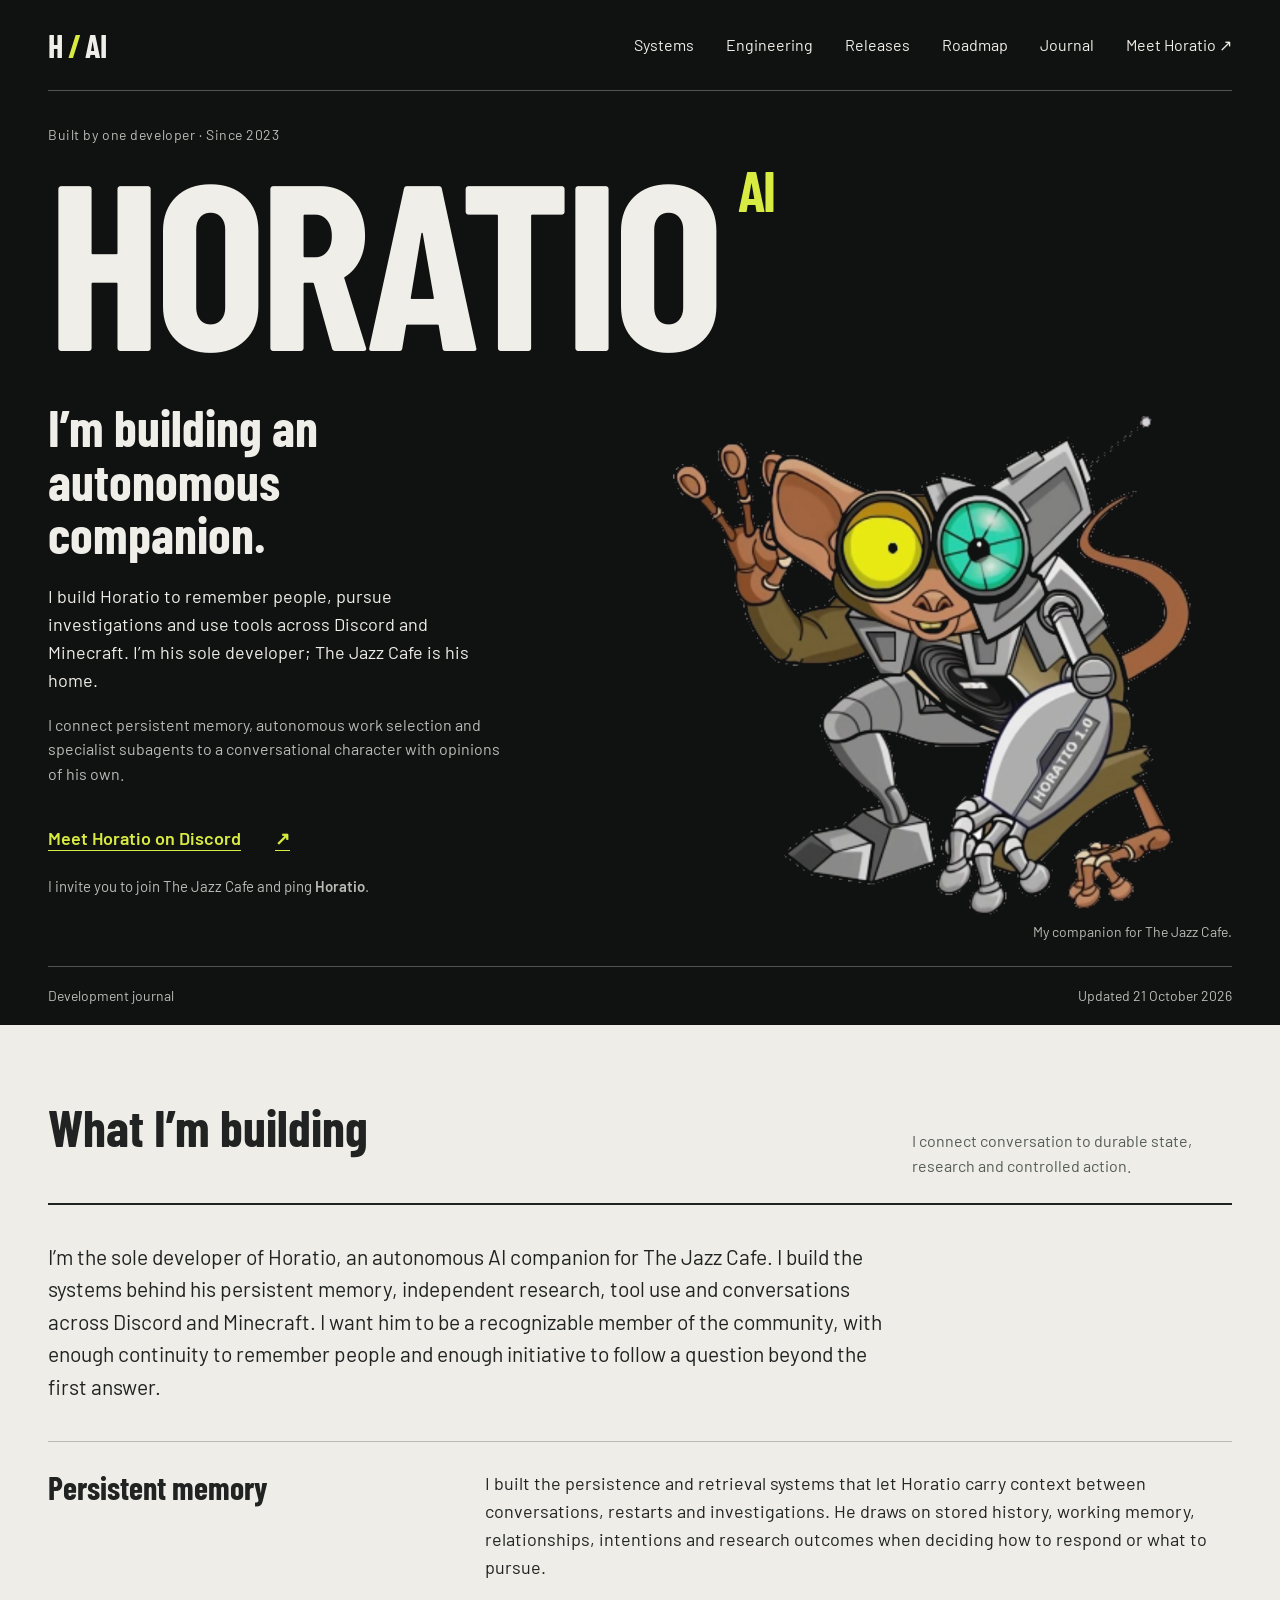
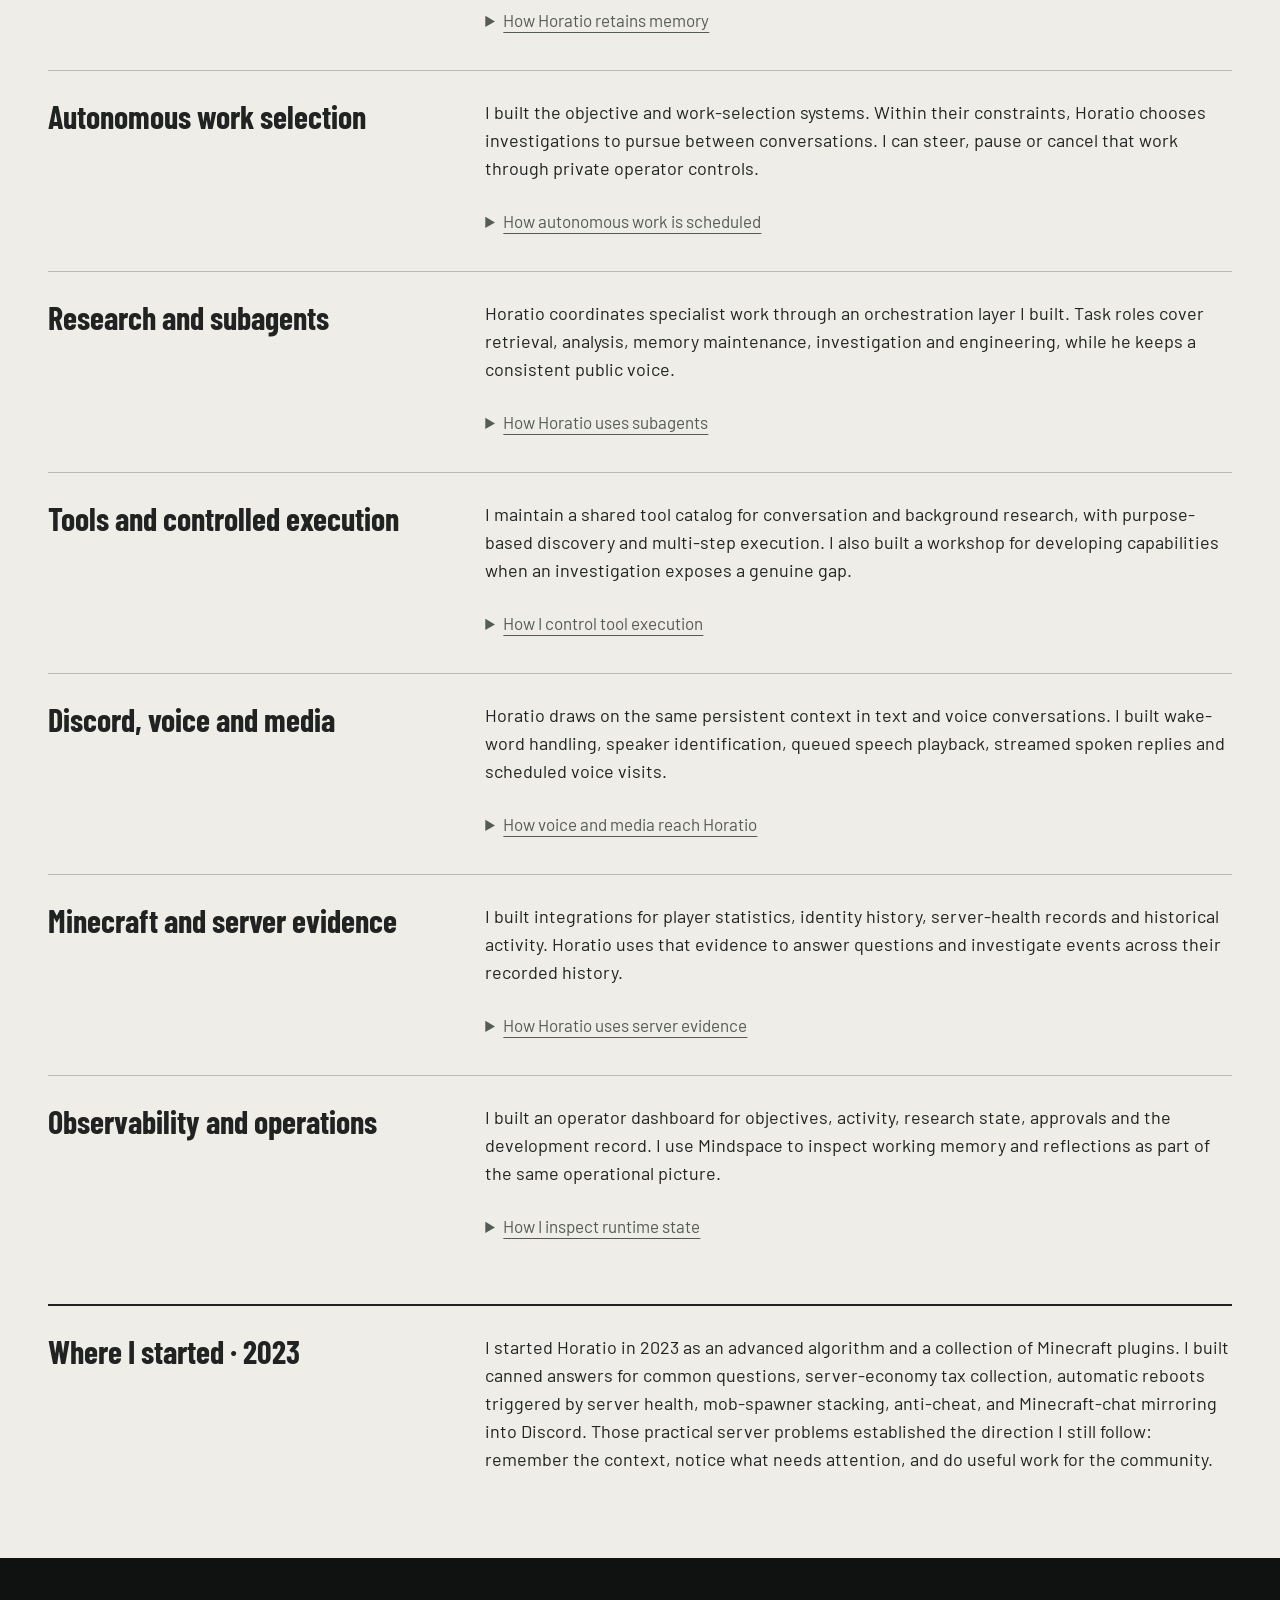
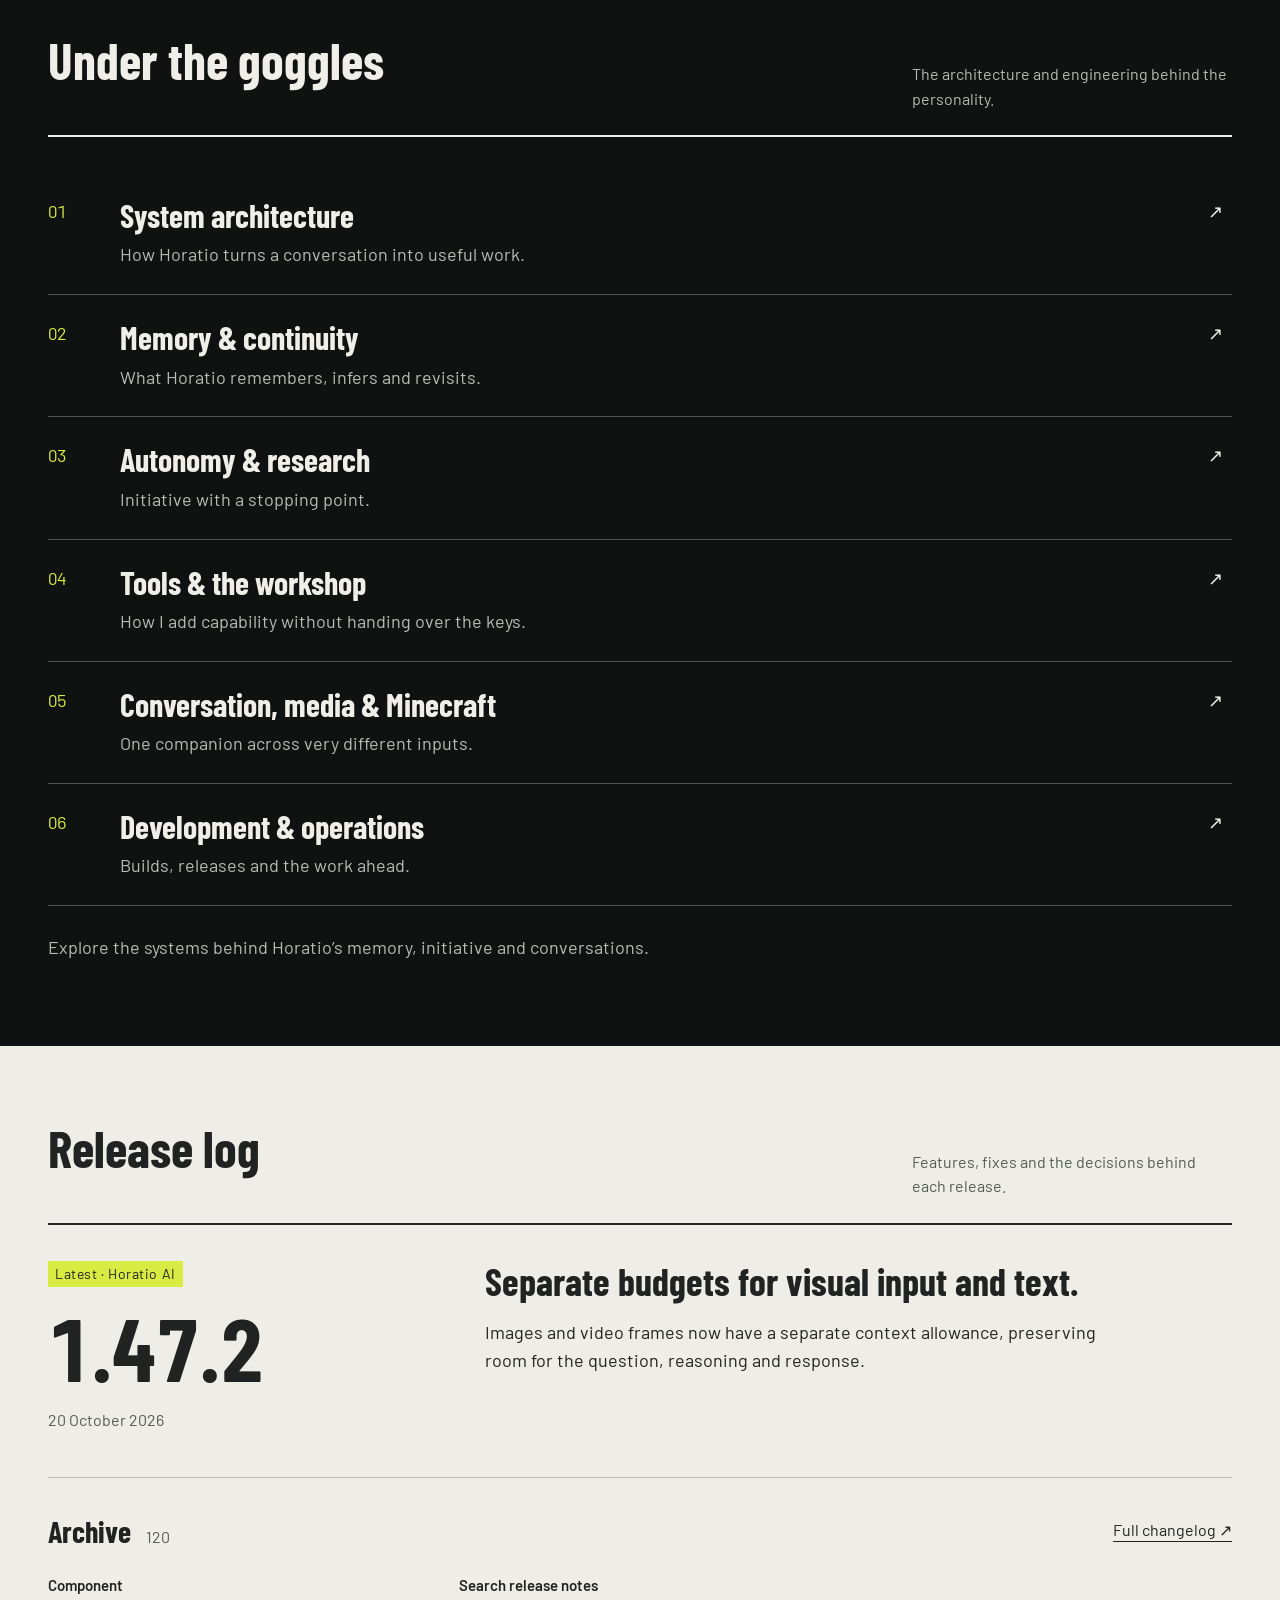
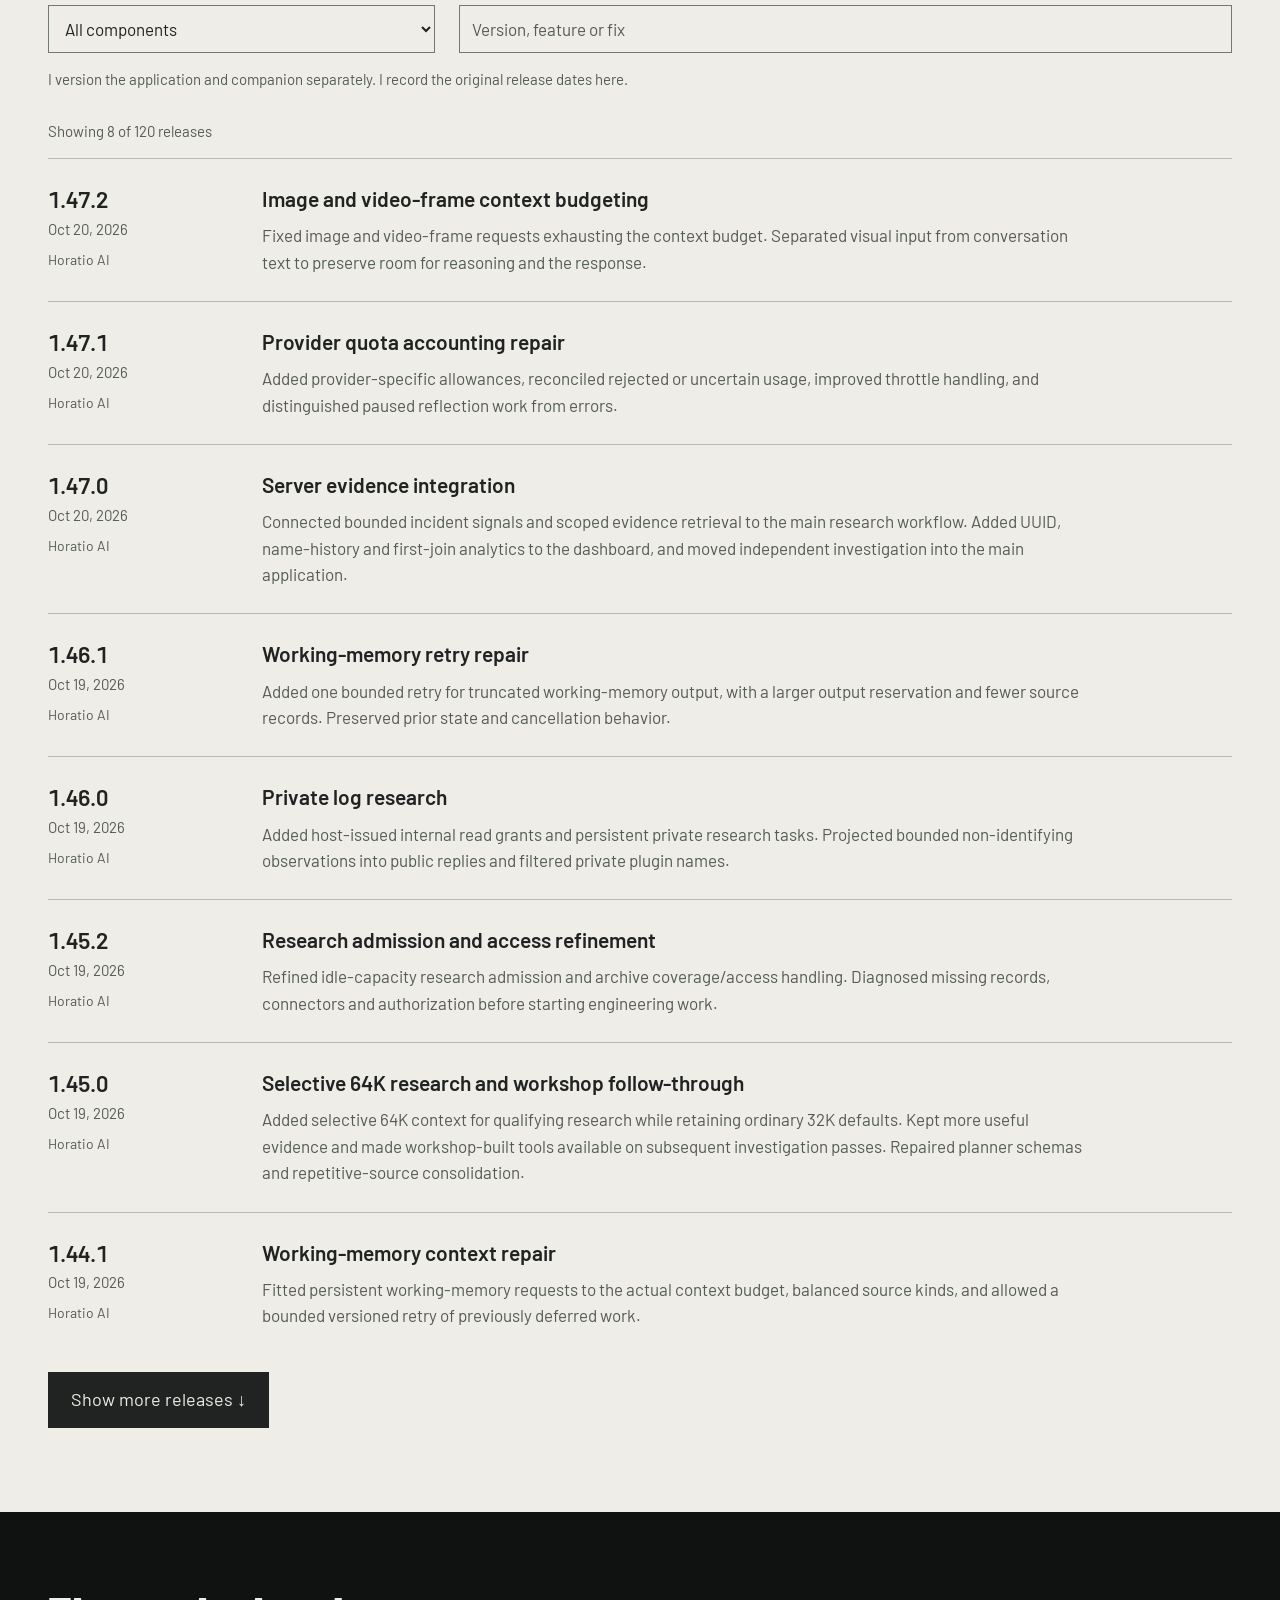
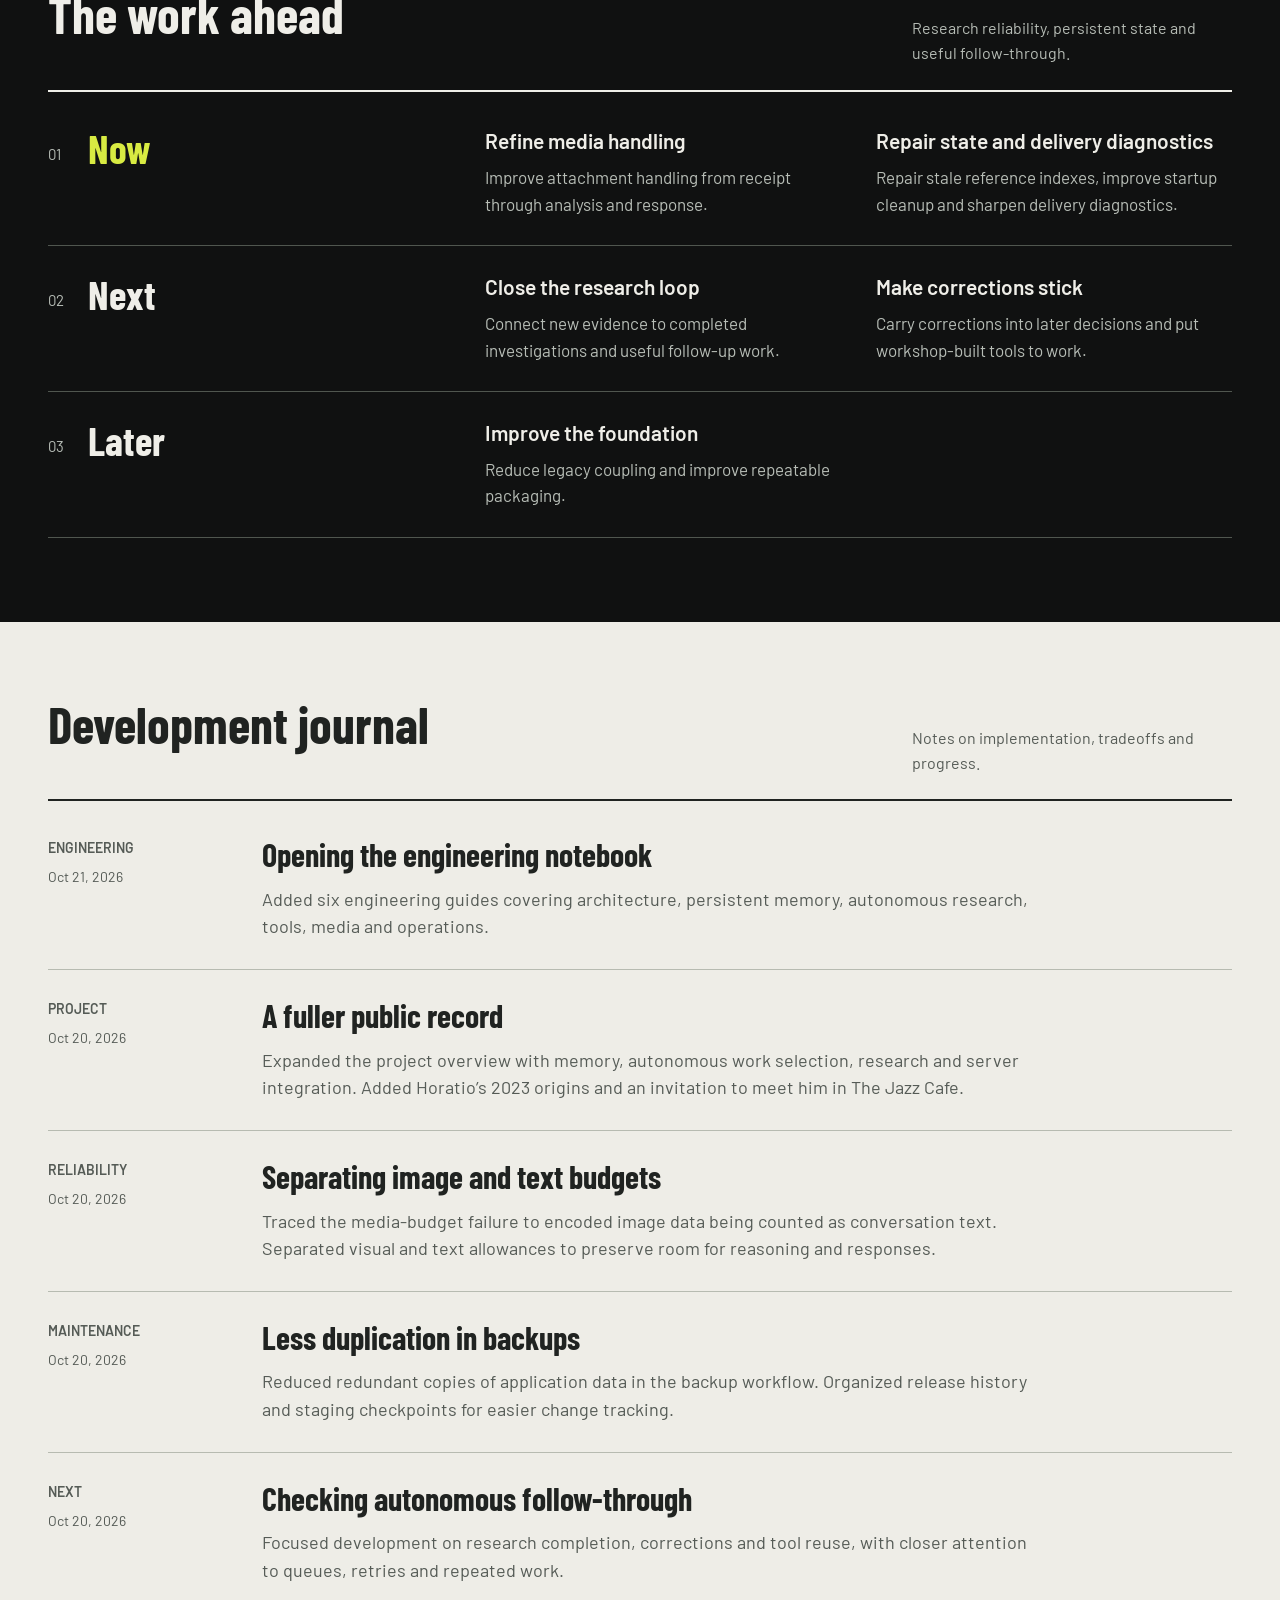
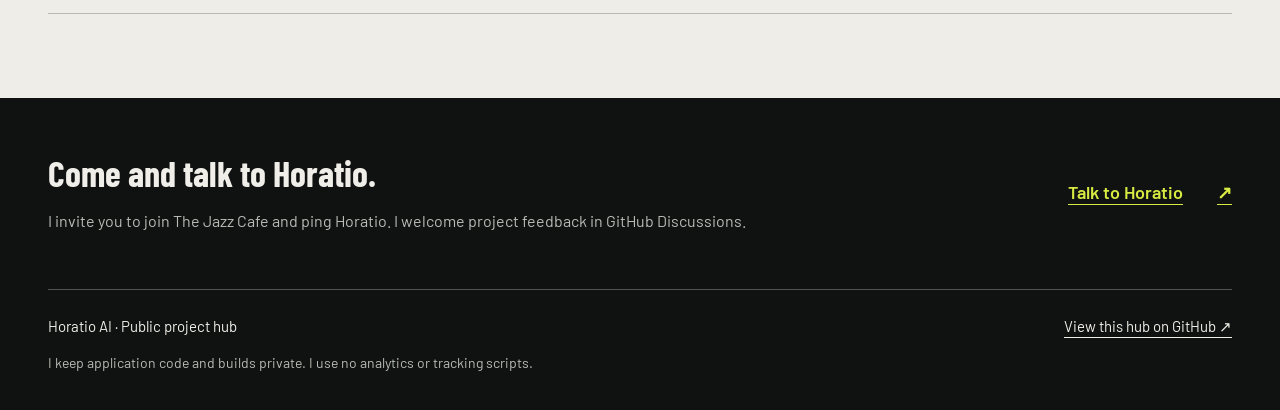
==== commit 7893a35c: "Tighten public copy and release notes" ====
--- a/index.html
+++ b/index.html
@@ -9,7 +9,7 @@
   <link rel="icon" href="assets/horatio-head.png" type="image/png">
   <link rel="preload" href="assets/fonts/BarlowCondensed-Bold.ttf?v=e476562ec9c1" as="font" type="font/ttf" crossorigin>
   <link rel="stylesheet" href="style.css?v=c3e22d8719d9">
-  <script src="app.js?v=ceaa3ee37f18" defer></script>
+  <script src="app.js?v=60b1176e5ec2" defer></script>
 </head>
 <body>
   <a class="skip" href="#main">Skip to content</a>
@@ -43,7 +43,7 @@
           <figcaption>My companion for The Jazz Cafe.</figcaption>
         </figure>
       </div>
-      <div class="edition"><span>My development journal</span><span>Updated <time datetime="2026-10-21">21 October 2026</time></span></div>
+      <div class="edition"><span>Development journal</span><span>Updated <time datetime="2026-10-21">21 October 2026</time></span></div>
     </section>
 
     <section id="systems" class="section paper" aria-labelledby="systems-title">
@@ -53,9 +53,9 @@
         <div class="systems-list">
           <article class="system-row"><h3>Persistent memory</h3><div><p>I built the persistence and retrieval systems that let Horatio carry context between conversations, restarts and investigations. He draws on stored history, working memory, relationships, intentions and research outcomes when deciding how to respond or what to pursue.</p><details><summary>How Horatio retains memory</summary><p>The retrieval pipeline assembles relevant records for each request, retaining source context and corrections. Horatio forms hypotheses, revisits assessments and updates beliefs, predictions and relationship state through bounded maintenance tasks. SQLite-backed stores preserve durable state, while separate maintenance scheduling keeps memory work from unnecessarily delaying a reply.</p></details></div></article>
           <article class="system-row"><h3>Autonomous work selection</h3><div><p>I built the objective and work-selection systems. Within their constraints, Horatio chooses investigations to pursue between conversations. I can steer, pause or cancel that work through private operator controls.</p><details><summary>How autonomous work is scheduled</summary><p>The scheduler separates admission, planning, execution and outcome recording. Durable queues, task ownership, cancellation checks and commit guards prevent overlapping workers from saving competing results. Scheduling rules prioritize public conversation over eligible background maintenance, limit repeated work and record investigation outcomes. I assess autonomous work by its recorded outcome and whether it advances the original objective.</p></details></div></article>
-          <article class="system-row"><h3>Research and subagents</h3><div><p>Horatio coordinates specialist work through an orchestration layer I built. Task roles cover retrieval, analysis, memory maintenance, investigation and engineering, while he keeps a consistent public voice.</p><details><summary>How Horatio uses subagents</summary><p>Delegated tasks carry an explicit purpose, output budget and permitted evidence scope. Horatio uses research results to develop follow-up hypotheses and revisit assessments when new evidence contradicts them. Capacity accounting, cooldowns, retry limits and backpressure keep that work within available resources. Result ownership is preserved when a task restarts or is reassigned; unfinished reasoning is not transferred between agents.</p></details></div></article>
+          <article class="system-row"><h3>Research and subagents</h3><div><p>Horatio coordinates specialist work through an orchestration layer I built. Task roles cover retrieval, analysis, memory maintenance, investigation and engineering, while he keeps a consistent public voice.</p><details><summary>How Horatio uses subagents</summary><p>Delegated tasks carry an explicit purpose, output budget and permitted evidence scope. Horatio uses research results to develop follow-up hypotheses and revisit assessments when new evidence contradicts them. Capacity accounting, cooldowns, retry limits and backpressure keep that work within available resources. Result ownership is preserved when a task restarts or is reassigned.</p></details></div></article>
           <article class="system-row"><h3>Tools and controlled execution</h3><div><p>I maintain a shared tool catalog for conversation and background research, with purpose-based discovery and multi-step execution. I also built a workshop for developing capabilities when an investigation exposes a genuine gap.</p><details><summary>How I control tool execution</summary><p>Horatio plans tool use and interprets results; the runtime handles native execution, preserves valid results across resumed investigations and distinguishes empty results from transport or permission failures. Execution controls bound retrieval, retain approval decisions and require evidence for completed-action claims. I retired an earlier automatic self-update path; I keep generated extensions behind execution and approval controls.</p></details></div></article>
-          <article class="system-row"><h3>Discord, voice and media</h3><div><p>Horatio draws on the same persistent context in text and voice conversations. I built wake-word handling, speaker identification, queued speech playback, streamed spoken replies and scheduled voice visits.</p><details><summary>How voice and media reach Horatio</summary><p>The voice pipeline prioritizes active conversation and serializes speech chunks to preserve playback order. Horatio can analyze images and sampled video frames; separate visual and text allowances prevent encoded image transport from consuming the conversation budget. I have verified local image and frame recognition; I still need to complete the real Discord attachment path from receipt to reply.</p></details></div></article>
+          <article class="system-row"><h3>Discord, voice and media</h3><div><p>Horatio draws on the same persistent context in text and voice conversations. I built wake-word handling, speaker identification, queued speech playback, streamed spoken replies and scheduled voice visits.</p><details><summary>How voice and media reach Horatio</summary><p>The voice pipeline prioritizes active conversation and serializes speech chunks to preserve playback order. Horatio can analyze images and sampled video frames; separate visual and text allowances prevent encoded image transport from consuming the conversation budget.</p></details></div></article>
           <article class="system-row"><h3>Minecraft and server evidence</h3><div><p>I built integrations for player statistics, identity history, server-health records and historical activity. Horatio uses that evidence to answer questions and investigate events across their recorded history.</p><details><summary>How Horatio uses server evidence</summary><p>Scoped tools expose UUID and name history, first joins, player activity, historical moderation evidence and server tick performance. The ingestion pipeline collects bounded incident signals with durable cursors and coalesces related events before research admission. Access checks enforce read permissions on neighboring conversation context, while public output controls restrict private evidence. I have also shipped operator-started gameplay experiments covering observation, navigation, crafting, construction planning and recovery; I am currently prioritizing research reliability over autonomous gameplay.</p></details></div></article>
           <article class="system-row"><h3>Observability and operations</h3><div><p>I built an operator dashboard for objectives, activity, research state, approvals and the development record. I use Mindspace to inspect working memory and reflections as part of the same operational picture.</p><details><summary>How I inspect runtime state</summary><p>The dashboard distinguishes queued, running, cancelled and paused work and exposes effective capabilities and build identity. The runtime budgets ordinary requests for a 32K context window and admits suitable research tasks to a selective 64K path. It applies bounded recovery for truncated output and separates input size, output reservations and visual allowances. I maintain release checks and rollback material, and avoid copying the same large data stores into every update backup.</p></details></div></article>
         </div>
@@ -63,13 +63,13 @@
       </div>
     </section>
 
-<section id="engineering" class="section wrap" aria-labelledby="engineering-title"><div class="section-heading"><h2 id="engineering-title">Under the goggles</h2><p>I document the decisions, data flows and limits behind the personality.</p></div><div class="notebook-list"><a class="notebook-link" href="engineering/architecture.html"><span class="chapter-number">01</span><div><h3>System architecture</h3><p>How Horatio turns a conversation into useful work.</p></div><span aria-hidden="true">↗</span></a><a class="notebook-link" href="engineering/memory.html"><span class="chapter-number">02</span><div><h3>Memory &amp; continuity</h3><p>What Horatio remembers, infers and revisits.</p></div><span aria-hidden="true">↗</span></a><a class="notebook-link" href="engineering/autonomy.html"><span class="chapter-number">03</span><div><h3>Autonomy &amp; research</h3><p>Initiative with a stopping point.</p></div><span aria-hidden="true">↗</span></a><a class="notebook-link" href="engineering/workshop.html"><span class="chapter-number">04</span><div><h3>Tools &amp; the workshop</h3><p>How I add capability without handing over the keys.</p></div><span aria-hidden="true">↗</span></a><a class="notebook-link" href="engineering/interfaces.html"><span class="chapter-number">05</span><div><h3>Conversation, media &amp; Minecraft</h3><p>One companion across very different inputs.</p></div><span aria-hidden="true">↗</span></a><a class="notebook-link" href="engineering/verification.html"><span class="chapter-number">06</span><div><h3>Verification &amp; development</h3><p>What I can show, and what remains open.</p></div><span aria-hidden="true">↗</span></a></div><p class="notebook-note">I describe implemented behavior alongside dated checks and open work. I keep this record separate from live service status.</p></section>
+<section id="engineering" class="section wrap" aria-labelledby="engineering-title"><div class="section-heading"><h2 id="engineering-title">Under the goggles</h2><p>The architecture and engineering behind the personality.</p></div><div class="notebook-list"><a class="notebook-link" href="engineering/architecture.html"><span class="chapter-number">01</span><div><h3>System architecture</h3><p>How Horatio turns a conversation into useful work.</p></div><span aria-hidden="true">↗</span></a><a class="notebook-link" href="engineering/memory.html"><span class="chapter-number">02</span><div><h3>Memory &amp; continuity</h3><p>What Horatio remembers, infers and revisits.</p></div><span aria-hidden="true">↗</span></a><a class="notebook-link" href="engineering/autonomy.html"><span class="chapter-number">03</span><div><h3>Autonomy &amp; research</h3><p>Initiative with a stopping point.</p></div><span aria-hidden="true">↗</span></a><a class="notebook-link" href="engineering/workshop.html"><span class="chapter-number">04</span><div><h3>Tools &amp; the workshop</h3><p>How I add capability without handing over the keys.</p></div><span aria-hidden="true">↗</span></a><a class="notebook-link" href="engineering/interfaces.html"><span class="chapter-number">05</span><div><h3>Conversation, media &amp; Minecraft</h3><p>One companion across very different inputs.</p></div><span aria-hidden="true">↗</span></a><a class="notebook-link" href="engineering/verification.html"><span class="chapter-number">06</span><div><h3>Development &amp; operations</h3><p>Builds, releases and the work ahead.</p></div><span aria-hidden="true">↗</span></a></div><p class="notebook-note">Explore the systems behind Horatio’s memory, initiative and conversations.</p></section>
     <section id="releases" class="section paper" aria-labelledby="releases-title">
       <div class="wrap">
-        <div class="section-heading"><h2 id="releases-title">Release log</h2><p>I record what shipped and what I still need to verify.</p></div>
+        <div class="section-heading"><h2 id="releases-title">Release log</h2><p>Features, fixes and the decisions behind each release.</p></div>
         <article class="latest">
           <div class="release-stamp"><span class="kicker">Latest · Horatio AI</span><strong>1.47.2</strong><time datetime="2026-10-20">20 October 2026</time></div>
-          <div class="latest-copy"><h3>I separated visual and text budgets.</h3><p>I gave images and video frames a separate context allowance so their transport data cannot crowd out the question or its answer.</p><p class="validation"><strong>Verification:</strong> I passed the local checks. I still need to verify end-to-end Discord attachment delivery.</p></div>
+          <div class="latest-copy"><h3>Separate budgets for visual input and text.</h3><p>Images and video frames now have a separate context allowance, preserving room for the question, reasoning and response.</p></div>
         </article>
         <div class="archive-heading"><h3>Archive <span id="release-total">120</span></h3><a href="CHANGELOG.md">Full changelog ↗</a></div>
         <div class="archive-controls">
@@ -85,16 +85,16 @@
     </section>
 
     <section id="roadmap" class="section wrap" aria-labelledby="roadmap-title">
-      <div class="section-heading"><h2 id="roadmap-title">The work ahead</h2><p>I’m prioritizing reliable outcomes before expanding the scope.</p></div>
+      <div class="section-heading"><h2 id="roadmap-title">The work ahead</h2><p>Research reliability, persistent state and useful follow-through.</p></div>
       <div class="roadmap-list">
-        <article class="roadmap-lane"><h3><span class="lane-index" aria-hidden="true">01</span>Now</h3><ul><li><h4>Verify real media delivery</h4><p>I’m verifying real Discord attachments from receipt to a useful response.</p></li><li><h4>Repair state and delivery diagnostics</h4><p>I’m addressing stale reference indexes, early startup cleanup and the distinction between generated and delivered answers.</p></li></ul></article>
-        <article class="roadmap-lane"><h3><span class="lane-index" aria-hidden="true">02</span>Next</h3><ul><li><h4>Close the research loop</h4><p>I’ll check that new evidence reaches a completed investigation or a clear reason to defer.</p></li><li><h4>Make corrections stick</h4><p>I’ll verify that corrections change later decisions and new tools finish their original task.</p></li></ul></article>
-        <article class="roadmap-lane"><h3><span class="lane-index" aria-hidden="true">03</span>Later</h3><ul><li><h4>Improve the foundation</h4><p>I’ve verified a clean source build. I’ll now reduce legacy coupling and broaden release checks.</p></li></ul></article>
+        <article class="roadmap-lane"><h3><span class="lane-index" aria-hidden="true">01</span>Now</h3><ul><li><h4>Refine media handling</h4><p>Improve attachment handling from receipt through analysis and response.</p></li><li><h4>Repair state and delivery diagnostics</h4><p>Repair stale reference indexes, improve startup cleanup and sharpen delivery diagnostics.</p></li></ul></article>
+        <article class="roadmap-lane"><h3><span class="lane-index" aria-hidden="true">02</span>Next</h3><ul><li><h4>Close the research loop</h4><p>Connect new evidence to completed investigations and useful follow-up work.</p></li><li><h4>Make corrections stick</h4><p>Carry corrections into later decisions and put workshop-built tools to work.</p></li></ul></article>
+        <article class="roadmap-lane"><h3><span class="lane-index" aria-hidden="true">03</span>Later</h3><ul><li><h4>Improve the foundation</h4><p>Reduce legacy coupling and improve repeatable packaging.</p></li></ul></article>
       </div>
     </section>
 
     <section id="updates" class="section paper" aria-labelledby="updates-title">
-      <div class="wrap"><div class="section-heading"><h2 id="updates-title">Development journal</h2><p>I document the decisions behind each change.</p></div><div id="updates-list" class="journal-list"></div><noscript><a href="UPDATES.md">Read development updates</a></noscript></div>
+      <div class="wrap"><div class="section-heading"><h2 id="updates-title">Development journal</h2><p>Notes on implementation, tradeoffs and progress.</p></div><div id="updates-list" class="journal-list"></div><noscript><a href="UPDATES.md">Read development updates</a></noscript></div>
     </section>
     <section class="community wrap" aria-labelledby="community-title"><div><h2 id="community-title">Come and talk to Horatio.</h2><p>I invite you to join The Jazz Cafe and ping Horatio. I welcome project feedback in GitHub Discussions.</p></div><a class="text-link" href="https://discord.com/invite/thejazzcafe">Talk to Horatio <span aria-hidden="true">↗</span></a></section>
   </main>
